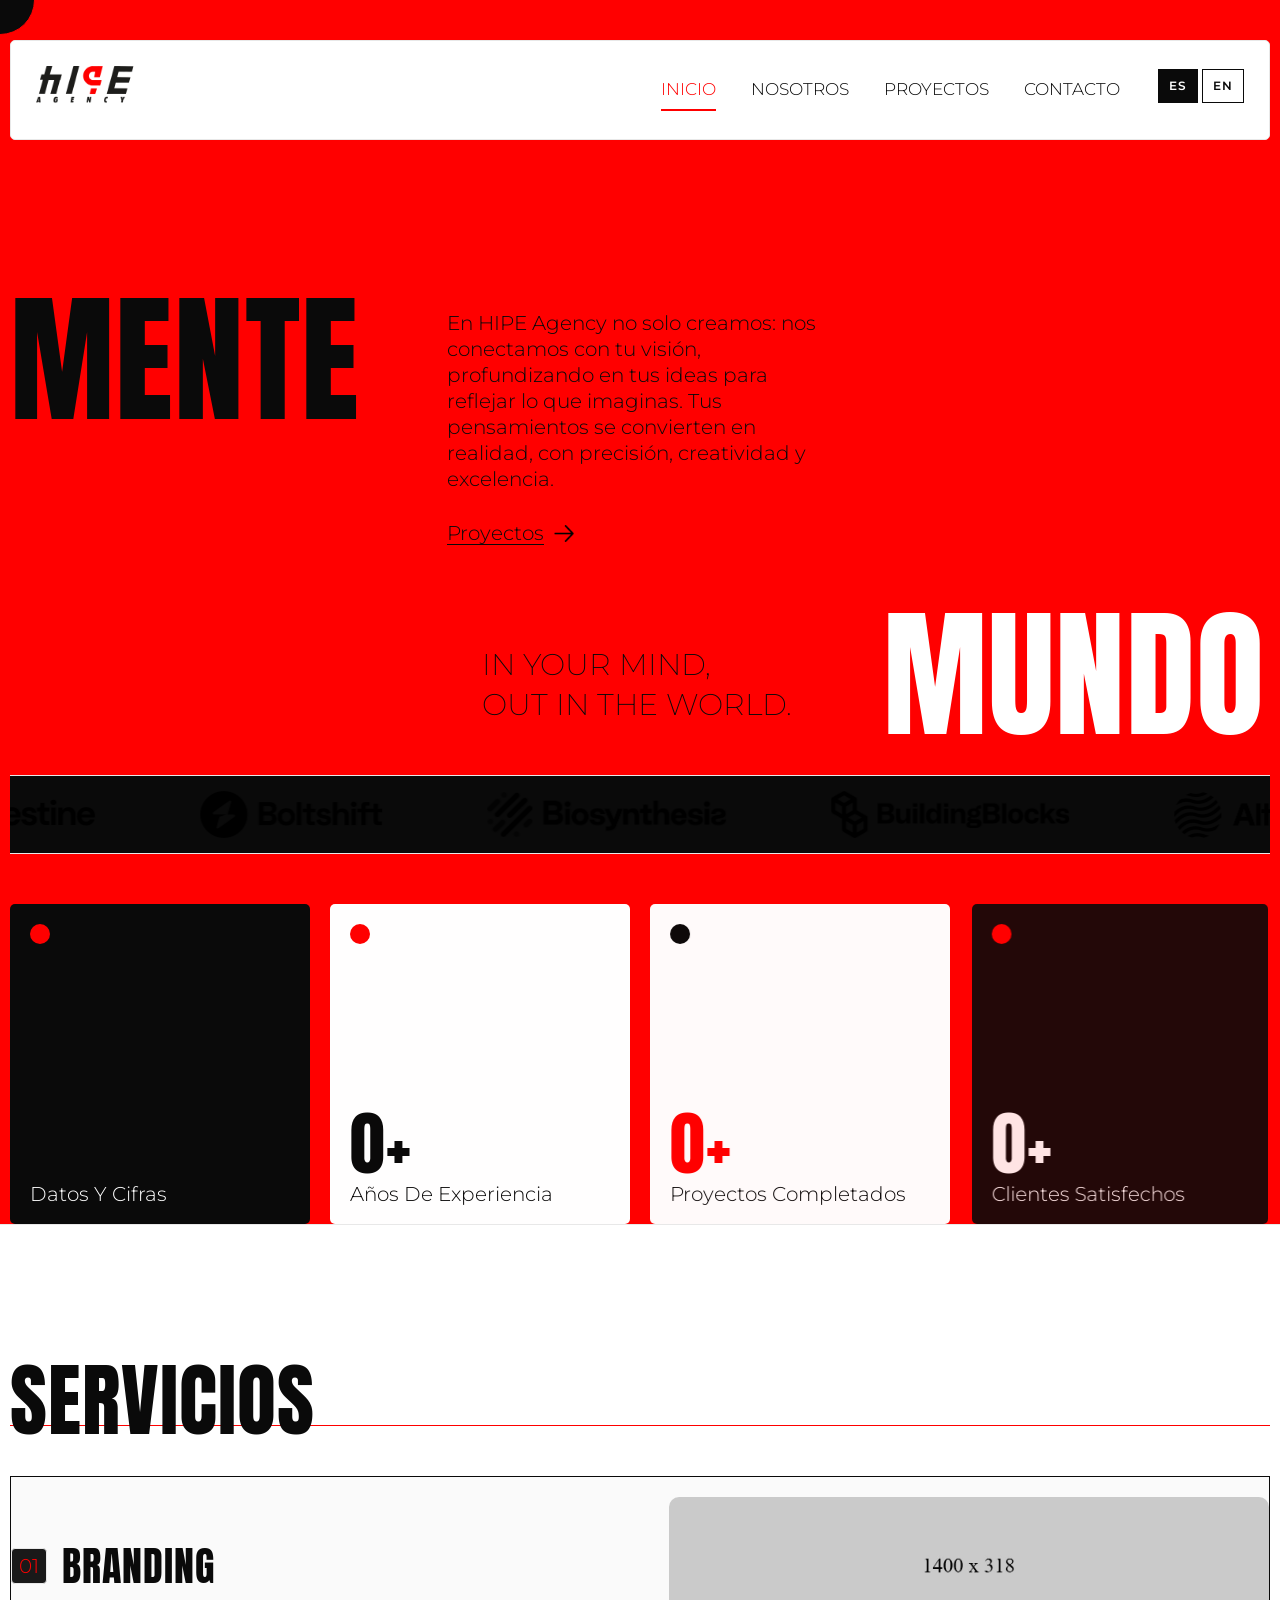
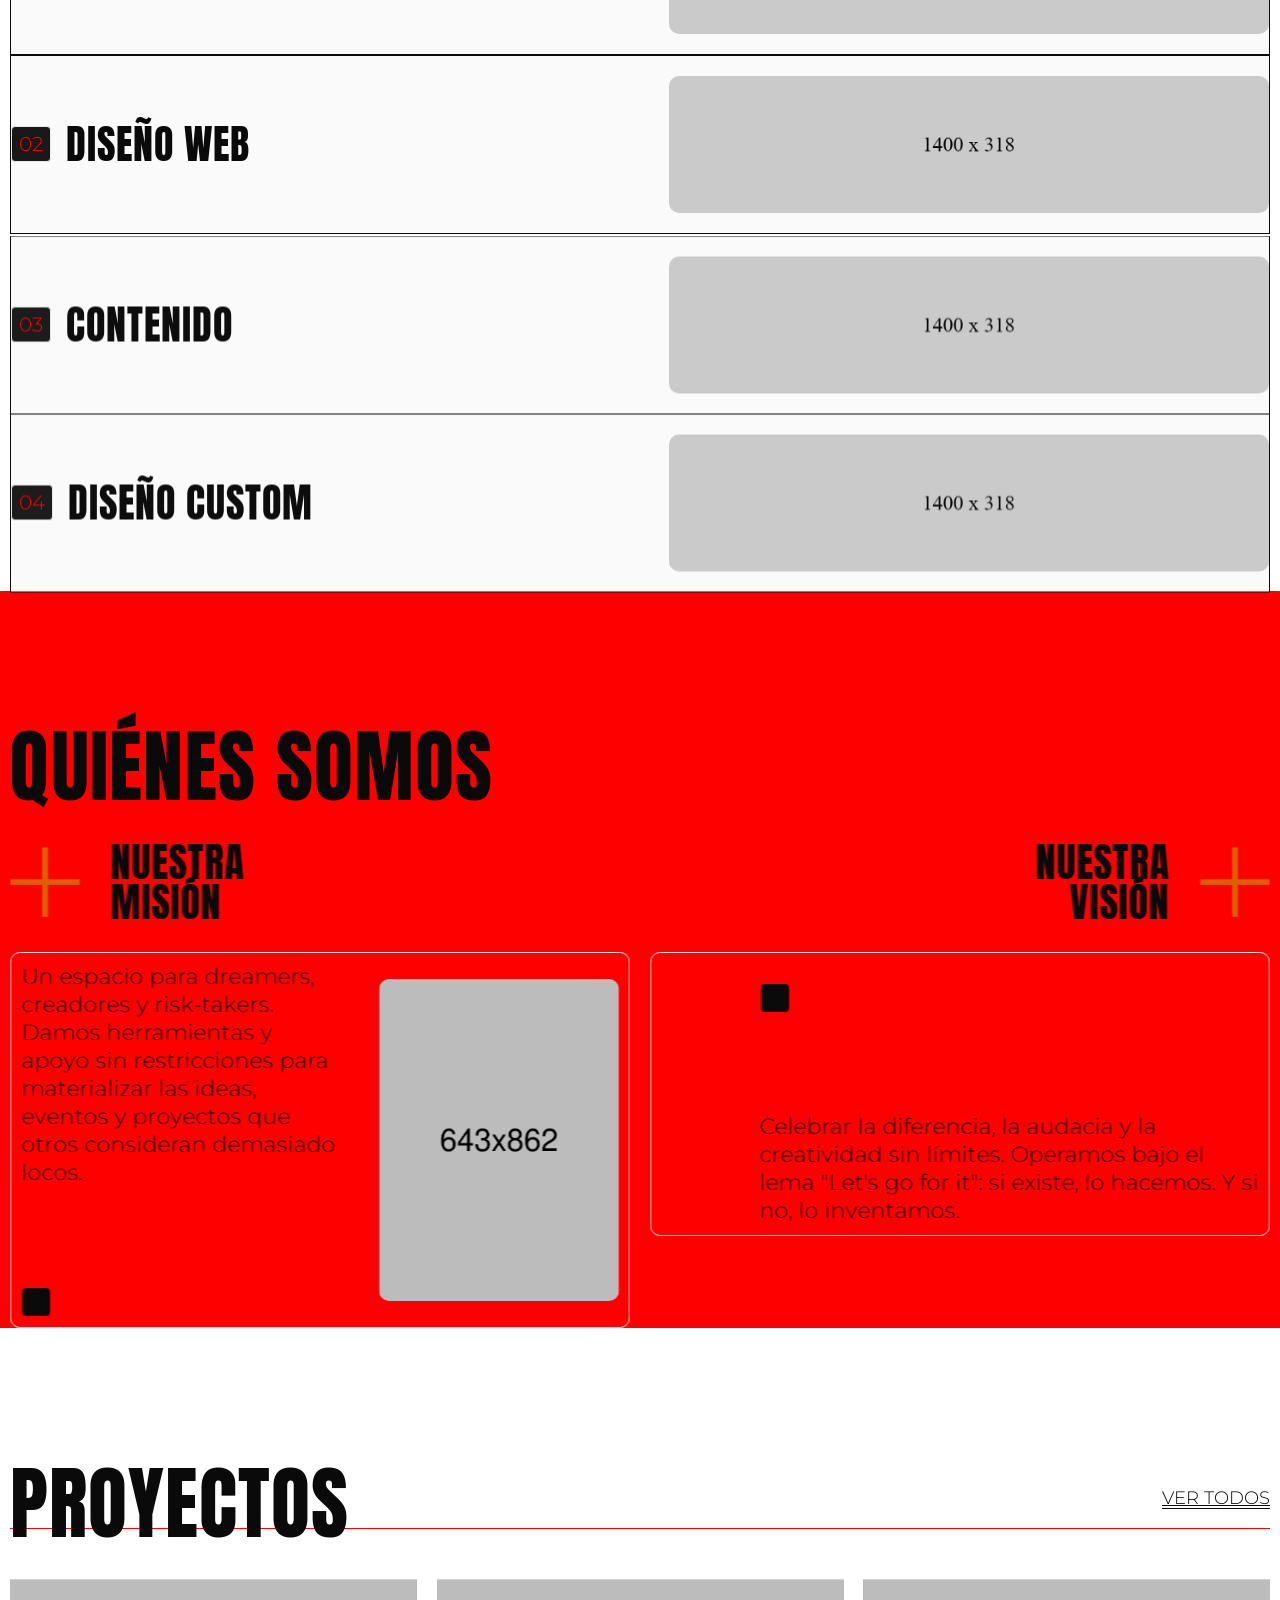
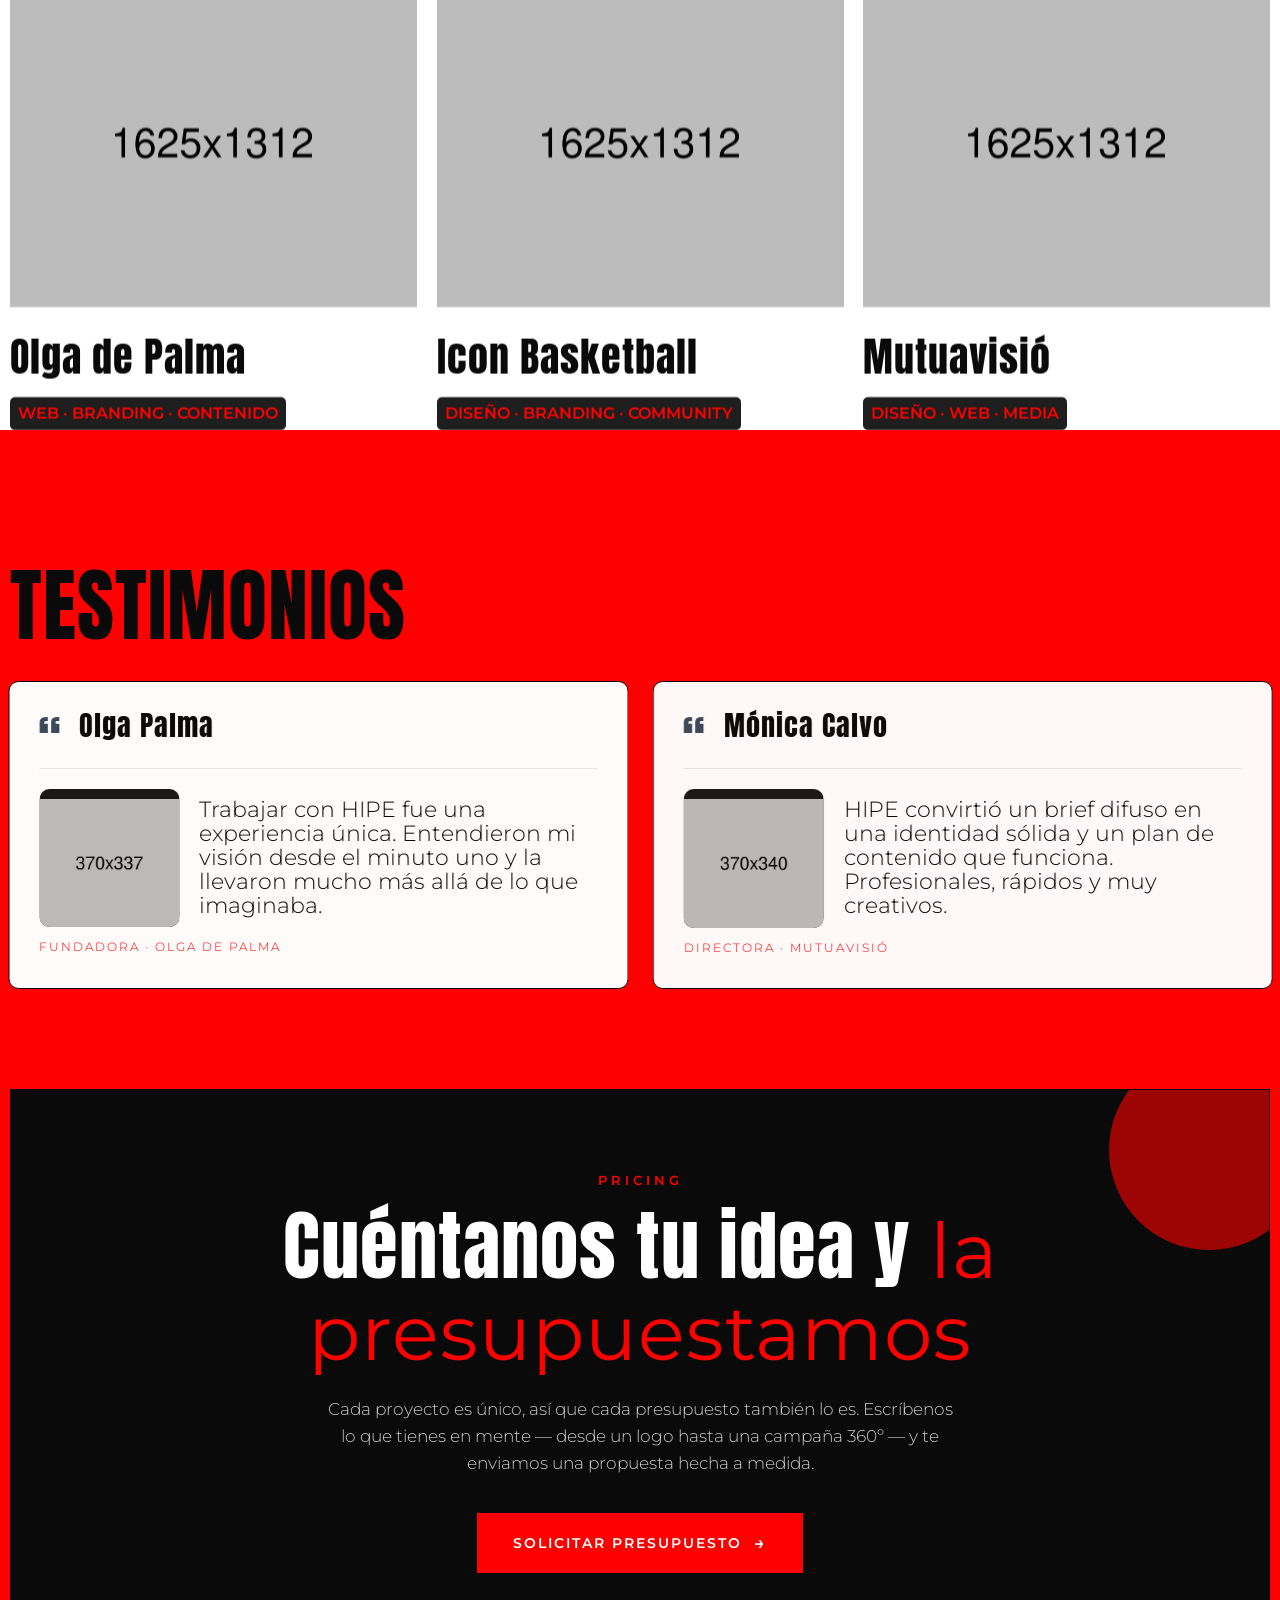
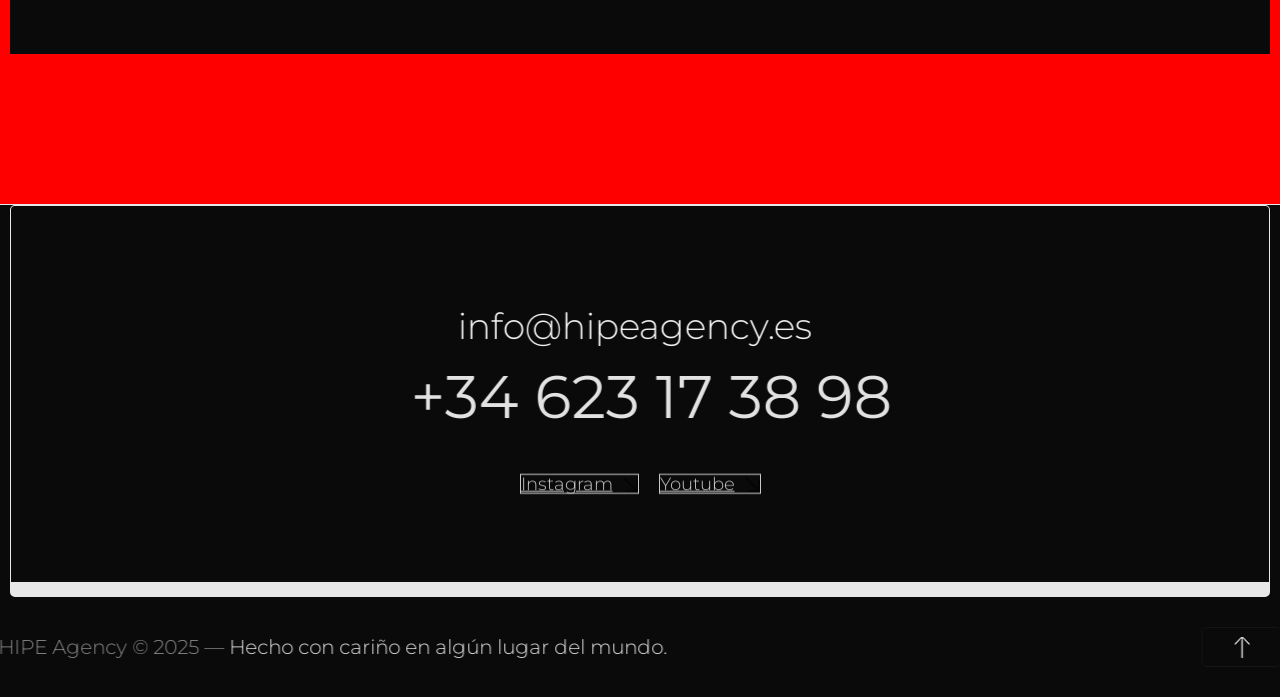
==== index.html @ ff64edf8 "fix strucutre" ====
<!DOCTYPE html>
<html lang="es" data-wf-page="667187163156a5df09557ed5">

    <head>

        <meta charset="utf-8" />
        <meta content="width=device-width, initial-scale=1" name="viewport" />

        <title>HIPE Agency — In your mind, out in the world</title>
        <meta name="description" content="HIPE Agency: branding, web design, content creation y diseños personalizados. Where your ideas become reality." />

        <link href="css/normalize.css" rel="stylesheet" type="text/css" />
        <link href="css/layout.css" rel="stylesheet" type="text/css" />
        <link href="css/style.css" rel="stylesheet" type="text/css" />
        <link href="css/hipe.css" rel="stylesheet" type="text/css" />


        <link href="images/favicon.png" rel="shortcut icon" type="image/x-icon" />
        <link href="images/webclip.png" rel="apple-touch-icon" />

    </head>

    <body>

        <div class="cursor-wrapp">
            <div class="cursor-emmbed w-embed">
                <style>
                    .cursor-wrapp {
                        pointer-events: none;
                    }
                </style>
            </div>
            <div data-w-id="darkyn-cursor" class="cursor">
                <div class="project-cursor-text" data-es="Ver<br />Proyecto" data-en="View<br />Work">
                    Ver<br />
                    Proyecto
                </div>
            </div>
        </div>

        <div class="header">
            <div class="w-layout-blockcontainer main-container w-container">
                <div id="home" data-animation="default" data-collapse="medium" data-duration="400" data-easing="ease" data-easing2="ease" role="banner" class="header-inner w-nav">
                    <a href="index.html" aria-current="page" class="logo w-inline-block w--current"><img src="images/Completo-Negro-2048x978.png" alt="HIPE Agency" class="logo-img" /></a>
                    <nav role="navigation" class="main-menu w-nav-menu">
                        <a href="index.html" aria-current="page" class="menu-item w-nav-link w--current" data-es="Inicio" data-en="Home">Inicio</a>
                        <a href="about.html" class="menu-item w-nav-link" data-es="Nosotros" data-en="About">Nosotros</a>
                        <a href="works.html" class="menu-item w-nav-link" data-es="Proyectos" data-en="Work">Proyectos</a>
                        <a href="contact.html" class="menu-item w-nav-link" data-es="Contacto" data-en="Contact">Contacto</a>
                        <span class="lang-switch">
                            <button type="button" class="lang-btn" data-lang="es">ES</button>
                            <button type="button" class="lang-btn" data-lang="en">EN</button>
                        </span>
                    </nav>
                    <div class="menu-button w-nav-button">
                        <div class="icon w-icon-nav-menu"></div>
                    </div>
                </div>
            </div>
        </div>

        <div class="hero-section">
            <div class="w-layout-blockcontainer main-container w-container">
                <div class="hero-grid">
                    <div  class="hero-left">
                        <h1 data-w-id="darkyn20" style="opacity: 0;" class="hero-big-text" data-es="Mente" data-en="Mind">Mente</h1>
                    </div>
                    <div id="darkyn18" data-w-id="darkyn19" style="opacity: 0;" class="hero-mid">
                        <p class="hero-paragraph" data-es="En HIPE Agency no solo creamos: nos conectamos con tu visión, profundizando en tus ideas para reflejar lo que imaginas. Tus pensamientos se convierten en realidad, con precisión, creatividad y excelencia." data-en="At HIPE Agency we don't just create — we connect with your vision, diving deep into your ideas to reflect what you imagine. Your thoughts become reality, with precision, creativity and excellence.">En HIPE Agency no solo creamos: nos conectamos con tu visión, profundizando en tus ideas para reflejar lo que imaginas. Tus pensamientos se convierten en realidad, con precisión, creatividad y excelencia.</p>
                        <a href="works.html" class="hero-projects-link w-inline-block">
                            <div class="hero-projects-link-text" data-es="Proyectos" data-en="Projects">Proyectos</div>
                            <img src="images/arrow-right.png"  alt="" class="hero-proect-link-arrow" />
                        </a>
                        <div class="hero-under-text" data-es="In your mind,<br />out in the world." data-en="In your mind,<br />out in the world.">
                            In your mind, <br />
                            out in the world.
                        </div>
                    </div>
                    <div id="darkyn21" class="hero-right">
                        <h1 data-w-id="darkyn22" style="opacity: 0;" class="hero-big-text" data-es="Mundo" data-en="World">Mundo</h1>
                    </div>
                </div>
                <div class="hero-partners">
                    <div data-w-id="darkyn23" class="hero-partners-moving">
                        <img src="images/Clandestine.png"  width="238.5" alt="" class="hero-client-logo" />
                        <img src="images/Boltshift.png"  width="182.5" alt="" class="hero-client-logo" />
                        <img src="images/Biosynthesis.png"  width="238.5" alt="" class="hero-client-logo" />
                        <img src="images/BuildingBlocks.png"  width="238.5" alt="" class="hero-client-logo" />
                        <img src="images/AltShift.png"  width="179.5" alt="" class="hero-client-logo" />
                        <img src="images/Clandestine.png"  width="238.5" alt="" class="hero-client-logo" />
                        <img src="images/Boltshift.png"  width="182.5" alt="" class="hero-client-logo" />
                        <img src="images/Biosynthesis.png"  width="238.5" alt="" class="hero-client-logo" />
                    </div>
                </div>
            </div>
        </div>

        <div class="numbers-section">
            <div class="w-layout-blockcontainer main-container w-container">
                <div class="numbers-grid">
                    <div data-w-id="darkyn14" style="opacity: 0;" class="numbers-item numbers-item-orange">
                        <div class="number-circle number-circle-black"></div>
                        <div class="number-text-box">
                            <div class="number-text-small" data-es="Datos y cifras" data-en="Numbers and Facts">Datos y cifras</div>
                        </div>
                    </div>
                    <div data-w-id="darkyn15" style="opacity: 0;" class="numbers-item numbers-item-grey">
                        <div class="number-circle circle-dark"></div>
                        <div class="number-text-box">
                            <div class="number-text-big">0+</div>
                            <div class="number-text-small" data-es="Años de experiencia" data-en="Years of Experience">Años de experiencia</div>
                        </div>
                    </div>
                    <div data-w-id="darkyn16" style="opacity: 0;" class="numbers-item numbers-item-dark">
                        <div class="number-circle circle-orange"></div>
                        <div class="number-text-box">
                            <div class="number-text-big">0+</div>
                            <div class="number-text-small" data-es="Proyectos completados" data-en="Projects Completed">Proyectos completados</div>
                        </div>
                    </div>
                    <div data-w-id="darkyn17" style="opacity: 0;" class="numbers-item numbers-item-grey-light">
                        <div class="number-circle circle-grey"></div>
                        <div class="number-text-box">
                            <div class="number-text-big">0+</div>
                            <div class="number-text-small" data-es="Clientes satisfechos" data-en="Happy Clients">Clientes satisfechos</div>
                        </div>
                    </div>
                </div>
            </div>
        </div>

        <div class="services-section">
            <div class="w-layout-blockcontainer main-container w-container">
                <h2 class="main-title" data-es="Servicios" data-en="Services">Servicios</h2>
                <div class="services-wrapp">
                    <div data-w-id="darkyn10" style="opacity: 0;" class="services-item">
                        <div class="service-nunmber">01</div>
                        <div class="service-text" data-es="Branding" data-en="Branding">Branding</div>
                        <img src="images/branding.jpg" alt="" class="service-img" />
                    </div>
                    <div data-w-id="darkyn11" style="opacity: 0;" class="services-item">
                        <div class="service-nunmber">02</div>
                        <div class="service-text" data-es="Diseño Web" data-en="Web Design">Diseño Web</div>
                        <img src="images/motion.jpg" alt="" class="service-img" />
                    </div>
                    <div data-w-id="darkyn12" style="opacity: 0;" class="services-item">
                        <div class="service-nunmber">03</div>
                        <div class="service-text" data-es="Contenido" data-en="Content">Contenido</div>
                        <img src="images/webdesign.jpg" alt="" class="service-img" />
                    </div>
                    <div data-w-id="darkyn13" style="opacity: 0;" class="services-item">
                        <div class="service-nunmber">04</div>
                        <div class="service-text" data-es="Diseño Custom" data-en="Custom Design">Diseño Custom</div>
                        <img src="images/marketing.jpg" alt="" class="service-img" />
                    </div>
                </div>
            </div>
        </div>

        <div class="who-we-are-section">
            <div class="w-layout-blockcontainer main-container w-container">
                <h2 class="main-title" data-es="Quiénes somos" data-en="Who we are">Quiénes somos</h2>
                <div class="mission-grid">
                    <div data-w-id="darkyn09" style="opacity: 0;" class="mission-left">
                        <div class="mission-title">
                            <img src="images/plus.png"  alt="" class="mission-plus" />
                            <h4 class="mission-heading" data-es="Nuestra<br />Misión" data-en="Our<br />Mission">
                                Nuestra<br />
                                Misión
                            </h4>
                        </div>
                        <div class="mission-content">
                            <div class="mission-text-box">
                                <p class="mission-paragraph" data-es="Un espacio para dreamers, creadores y risk-takers. Damos herramientas y apoyo sin restricciones para materializar las ideas, eventos y proyectos que otros consideran demasiado locos." data-en="A space for dreamers, creators and risk-takers. We provide tools and unrestricted support to bring to life the ideas, events and projects others consider too crazy.">Un espacio para dreamers, creadores y risk-takers. Damos herramientas y apoyo sin restricciones para materializar las ideas, eventos y proyectos que otros consideran demasiado locos.</p>
                                <div class="mission-orange-box"></div>
                            </div>
                            <img src="images/ab1.jpg"  alt="" class="mission-img" />
                        </div>
                    </div>
                    <div data-w-id="darkyn24" style="opacity: 0;" class="mission-right">
                        <div class="mission-title mission-title-right">
                            <h4 class="mission-heading mission-heading-right" data-es="Nuestra<br />Visión" data-en="Our<br />Vision">
                                Nuestra<br />
                                Visión
                            </h4>
                            <img src="images/plus.png"  alt="" class="mission-plus mission-plus-right" />
                        </div>
                        <div class="mission-content">
                            <img src="images/ab2.jpg"  alt="" class="mission-img mission-img-right" />
                            <div class="mission-text-box">
                                <div class="mission-orange-box mission-transparent"></div>
                                <p class="mission-paragraph mission-paragraph-right" data-es="Celebrar la diferencia, la audacia y la creatividad sin límites. Operamos bajo el lema &quot;Let&#x27;s go for it&quot;: si existe, lo hacemos. Y si no, lo inventamos." data-en="Celebrating difference, boldness and creativity without limits. We operate under the motto &quot;Let&#x27;s go for it&quot;: if it exists, we do it. And if not, we invent it.">Celebrar la diferencia, la audacia y la creatividad sin límites. Operamos bajo el lema "Let's go for it": si existe, lo hacemos. Y si no, lo inventamos.</p>
                            </div>
                        </div>
                    </div>
                </div>
            </div>
        </div>

        <div class="work-section">
            <div class="w-layout-blockcontainer main-container w-container">

                <div class="main-title-box">
                    <h2 class="main-title" data-es="Proyectos" data-en="Work">Proyectos</h2>
                    <a href="works.html" class="all-projects" data-es="Ver todos" data-en="All Projects">Ver todos</a>
                </div>

                <div class="work-wrapper w-dyn-list">
                    <div role="list" class="work-list w-dyn-items">
                        <div role="listitem" class="w-dyn-item">
                            <a
                                data-w-id="darkyn08"
                                style="opacity: 1; transform: translate3d(0px, 0px, 0px) scale3d(1, 1, 1) rotateX(0deg) rotateY(0deg) rotateZ(0deg) skew(0deg, 0deg); transform-style: preserve-3d;"
                                href="singlework.html"
                                class="work-item w-inline-block"
                            >
                                <div class="work-img-wrapp"><img src="images/work7.jpg"  alt="" class="work-img" /></div>
                                <h4 class="heading">Olga de Palma</h4>
                                <div class="work-category" data-es="Web · Branding · Contenido" data-en="Web · Branding · Content">Web · Branding · Contenido</div>
                            </a>
                        </div>
                        <div role="listitem" class="w-dyn-item">
                            <a
                                data-w-id="darkyn08"
                                style="opacity: 1; transform: translate3d(0px, 0px, 0px) scale3d(1, 1, 1) rotateX(0deg) rotateY(0deg) rotateZ(0deg) skew(0deg, 0deg); transform-style: preserve-3d;"
                                href="singlework.html"
                                class="work-item w-inline-block"
                            >
                                <div class="work-img-wrapp"><img src="images/work8.jpg"  alt="" class="work-img" /></div>
                                <h4 class="heading">Icon Basketball</h4>
                                <div class="work-category" data-es="Diseño · Branding · Community" data-en="Design · Branding · Community">Diseño · Branding · Community</div>
                            </a>
                        </div>
                        <div role="listitem" class="w-dyn-item">
                            <a
                                data-w-id="darkyn08"
                                style="opacity: 1; transform: translate3d(0px, 0px, 0px) scale3d(1, 1, 1) rotateX(0deg) rotateY(0deg) rotateZ(0deg) skew(0deg, 0deg); transform-style: preserve-3d;"
                                href="singlework.html"
                                class="work-item w-inline-block"
                            >
                                <div class="work-img-wrapp"><img src="images/work9.jpg"  alt="" class="work-img" /></div>
                                <h4 class="heading">Mutuavisió</h4>
                                <div class="work-category" data-es="Diseño · Web · Media" data-en="Design · Web · Media">Diseño · Web · Media</div>
                            </a>
                        </div>
                    </div>
                </div>

            </div>
        </div>

        <div class="testimonials-section">
            <div class="w-layout-blockcontainer main-container w-container">
                <h2 class="main-title" data-es="Testimonios" data-en="Testimonials">Testimonios</h2>
                <div class="testimonials-grid">
                    <div data-w-id="darkyn07" style="opacity: 0;" class="trstimonials-item">
                        <div class="testimonial-item-box">
                            <img src="images/quote.png"  alt="" class="testimonials-quote" />
                            <h4 class="testimonial-heading">Olga Palma</h4>
                        </div>
                        <div class="testimonials-img-txt">
                            <img src="images/testimonials-photo1.png"  alt="" class="testimonial-img" />
                            <p class="testimonials-txt" data-es="Trabajar con HIPE fue una experiencia única. Entendieron mi visión desde el minuto uno y la llevaron mucho más allá de lo que imaginaba." data-en="Working with HIPE was a unique experience. They got my vision from minute one and pushed it far beyond what I imagined.">Trabajar con HIPE fue una experiencia única. Entendieron mi visión desde el minuto uno y la llevaron mucho más allá de lo que imaginaba.</p>
                        </div>
                        <div class="testimonial-role" data-es="Fundadora · Olga de Palma" data-en="Founder · Olga de Palma">Fundadora · Olga de Palma</div>
                    </div>
                    <div id="w-node-_darkyn29-09557ed5" data-w-id="darkyn29" style="opacity: 0;" class="trstimonials-item">
                        <div class="testimonial-item-box">
                            <img src="images/quote.png"  alt="" class="testimonials-quote" />
                            <h4 class="testimonial-heading">Mónica Calvo</h4>
                        </div>
                        <div class="testimonials-img-txt">
                            <img src="images/testimonials-photo2.png"  alt="" class="testimonial-img" />
                            <p class="testimonials-txt" data-es="HIPE convirtió un brief difuso en una identidad sólida y un plan de contenido que funciona. Profesionales, rápidos y muy creativos." data-en="HIPE turned a fuzzy brief into a solid identity and a content plan that works. Professional, fast and very creative.">HIPE convirtió un brief difuso en una identidad sólida y un plan de contenido que funciona. Profesionales, rápidos y muy creativos.</p>
                        </div>
                        <div class="testimonial-role" data-es="Directora · Mutuavisió" data-en="Director · Mutuavisió">Directora · Mutuavisió</div>
                    </div>
                </div>
            </div>
        </div>

        <div class="pricing-section">
            <div class="w-layout-blockcontainer main-container w-container">
                <div class="pricing-cta" data-w-id="hipe-pricing">
                    <div class="pricing-cta-eyebrow" data-es="Pricing" data-en="Pricing">Pricing</div>
                    <h2 class="pricing-cta-title" data-es="Cuéntanos tu idea y <span class=&quot;accent&quot;>la presupuestamos</span>" data-en="Tell us your idea and <span class=&quot;accent&quot;>we&#x27;ll quote it</span>">
                        Cuéntanos tu idea y <span class="accent">la presupuestamos</span>
                    </h2>
                    <p class="pricing-cta-text" data-es="Cada proyecto es único, así que cada presupuesto también lo es. Escríbenos lo que tienes en mente — desde un logo hasta una campaña 360º — y te enviamos una propuesta hecha a medida." data-en="Every project is unique, so every quote is too. Tell us what you have in mind — from a logo to a 360º campaign — and we'll send you a tailor-made proposal.">Cada proyecto es único, así que cada presupuesto también lo es. Escríbenos lo que tienes en mente — desde un logo hasta una campaña 360º — y te enviamos una propuesta hecha a medida.</p>
                    <a href="contact.html" class="pricing-cta-button">
                        <span data-es="Solicitar presupuesto" data-en="Request a budget">Solicitar presupuesto</span>
                        <span class="arrow">→</span>
                    </a>
                </div>
            </div>
        </div>


        <div class="footer">
            <div class="w-layout-blockcontainer main-container w-container">
                <div class="inner-footer">
                    <a data-w-id="darkyn02" href="mailto:info@hipeagency.es" class="mail-link">info@hipeagency.es</a>
                    <a data-w-id="darkyn03" href="tel:+34623173898" class="phone-link">+34 623 17 38 98</a>
                    <div data-w-id="darkyn04" class="socials">
                        <a href="https://instagram.com/hipeagency" target="_blank" rel="noopener noreferrer" class="social-link w-inline-block">
                            <div class="social-text">instagram</div>
                            <img src="images/arrow-down-right.png"  alt="" class="social-arrow" />
                        </a>
                        <a href="https://youtube.com" target="_blank" rel="noopener noreferrer" class="social-link last-social w-inline-block">
                            <div class="social-text">youtube</div>
                            <img src="images/arrow-down-right.png"  alt="" class="social-arrow" />
                        </a>
                    </div>
                </div>
                <div class="copyright">
                    <div data-w-id="darkyn05" class="copyright-text">
                        HIPE Agency © 2025 — <span data-es="Hecho con cariño en algún lugar del mundo." data-en="Made with love somewhere in the world.">Hecho con cariño en algún lugar del mundo.</span>
                    </div>
                    <div data-w-id="darkyn06" class="right-copyright">
                        <a href="#home" class="backtotop w-inline-block" aria-label="Back to top" title="Back to top"><img  src="images/back-top_1back-top.png" alt="Back to top" /></a>
                    </div>
                </div>
            </div>
        </div>


        <script src="js/jquery.min.js" type="text/javascript"></script>
        <script src="js/plugins.js" type="text/javascript"></script>
        <script src="js/hipe.js" type="text/javascript"></script>


    </body>

</html>
---- css/layout.css ----
@font-face {
  font-family: 'webflow-icons';
  src: url("[data-uri]") format('truetype');
  font-weight: normal;
  font-style: normal;
}
[class^="w-icon-"],
[class*=" w-icon-"] {
  /* use !important to prevent issues with browser extensions that change fonts */
  font-family: 'webflow-icons' !important;
  speak: none;
  font-style: normal;
  font-weight: normal;
  font-variant: normal;
  text-transform: none;
  line-height: 1;
  /* Better Font Rendering =========== */
  -webkit-font-smoothing: antialiased;
  -moz-osx-font-smoothing: grayscale;
}
.w-icon-slider-right:before {
  content: "\e600";
}
.w-icon-slider-left:before {
  content: "\e601";
}
.w-icon-nav-menu:before {
  content: "\e602";
}
.w-icon-arrow-down:before,
.w-icon-dropdown-toggle:before {
  content: "\e603";
}
.w-icon-file-upload-remove:before {
  content: "\e900";
}
.w-icon-file-upload-icon:before {
  content: "\e903";
}
* {
  -webkit-box-sizing: border-box;
  -moz-box-sizing: border-box;
  box-sizing: border-box;
}
html {
  height: 100%;
}
body {
  margin: 0;
  min-height: 100%;
  background-color: #fff;
  font-family: Arial, sans-serif;
  font-size: 14px;
  line-height: 20px;
  color: #333;
}
img {
  max-width: 100%;
  vertical-align: middle;
  display: inline-block;
}
html.w-mod-touch * {
  background-attachment: scroll !important;
}
.w-block {
  display: block;
}
.w-inline-block {
  max-width: 100%;
  display: inline-block;
}
.w-clearfix:before,
.w-clearfix:after {
  content: " ";
  display: table;
  grid-column-start: 1;
  grid-row-start: 1;
  grid-column-end: 2;
  grid-row-end: 2;
}
.w-clearfix:after {
  clear: both;
}
.w-hidden {
  display: none;
}
.w-button {
  display: inline-block;
  padding: 9px 15px;
  background-color: #3898EC;
  color: white;
  border: 0;
  line-height: inherit;
  text-decoration: none;
  cursor: pointer;
  border-radius: 0;
}
input.w-button {
  -webkit-appearance: button;
}
html[data-w-dynpage] [data-w-cloak] {
  color: transparent !important;
}
.w-code-block {
  margin: unset;
}
pre.w-code-block code {
  all: inherit;
}
.w-optimization {
  display: contents;
}
.w-webflow-badge,
.w-webflow-badge * {
  position: static;
  left: auto;
  top: auto;
  right: auto;
  bottom: auto;
  z-index: auto;
  display: block;
  visibility: visible;
  overflow: visible;
  overflow-x: visible;
  overflow-y: visible;
  box-sizing: border-box;
  width: auto;
  height: auto;
  max-height: none;
  max-width: none;
  min-height: 0;
  min-width: 0;
  margin: 0;
  padding: 0;
  float: none;
  clear: none;
  border: 0 none transparent;
  border-radius: 0;
  background: none;
  background-image: none;
  background-position: 0% 0%;
  background-size: auto auto;
  background-repeat: repeat;
  background-origin: padding-box;
  background-clip: border-box;
  background-attachment: scroll;
  background-color: transparent;
  box-shadow: none;
  opacity: 1;
  transform: none;
  transition: none;
  direction: ltr;
  font-family: inherit;
  font-weight: inherit;
  color: inherit;
  font-size: inherit;
  line-height: inherit;
  font-style: inherit;
  font-variant: inherit;
  text-align: inherit;
  letter-spacing: inherit;
  text-decoration: inherit;
  text-indent: 0;
  text-transform: inherit;
  list-style-type: disc;
  text-shadow: none;
  font-smoothing: auto;
  vertical-align: baseline;
  cursor: inherit;
  white-space: inherit;
  word-break: normal;
  word-spacing: normal;
  word-wrap: normal;
}
.w-webflow-badge {
  position: fixed !important;
  display: inline-block !important;
  visibility: visible !important;
  z-index: 2147483647 !important;
  top: auto !important;
  right: 12px !important;
  bottom: 12px !important;
  left: auto !important;
  color: #aaadb0 !important;
  background-color: #fff !important;
  border-radius: 3px !important;
  padding: 6px !important;
  font-size: 12px !important;
  opacity: 1 !important;
  line-height: 14px !important;
  text-decoration: none !important;
  transform: none !important;
  margin: 0 !important;
  width: auto !important;
  height: auto !important;
  overflow: visible !important;
  white-space: nowrap;
  box-shadow: 0 0 0 1px rgba(0, 0, 0, 0.1), 0px 1px 3px rgba(0, 0, 0, 0.1);
  cursor: pointer;
}
.w-webflow-badge > img {
  display: inline-block !important;
  visibility: visible !important;
  opacity: 1 !important;
  vertical-align: middle !important;
}
h1,
h2,
h3,
h4,
h5,
h6 {
  font-weight: bold;
  margin-bottom: 10px;
}
h1 {
  font-size: 38px;
  line-height: 44px;
  margin-top: 20px;
}
h2 {
  font-size: 32px;
  line-height: 36px;
  margin-top: 20px;
}
h3 {
  font-size: 24px;
  line-height: 30px;
  margin-top: 20px;
}
h4 {
  font-size: 18px;
  line-height: 24px;
  margin-top: 10px;
}
h5 {
  font-size: 14px;
  line-height: 20px;
  margin-top: 10px;
}
h6 {
  font-size: 12px;
  line-height: 18px;
  margin-top: 10px;
}
p {
  margin-top: 0;
  margin-bottom: 10px;
}
blockquote {
  margin: 0 0 10px 0;
  padding: 10px 20px;
  border-left: 5px solid #E2E2E2;
  font-size: 18px;
  line-height: 22px;
}
figure {
  margin: 0;
  margin-bottom: 10px;
}
figcaption {
  margin-top: 5px;
  text-align: center;
}
ul,
ol {
  margin-top: 0px;
  margin-bottom: 10px;
  padding-left: 40px;
}
.w-list-unstyled {
  padding-left: 0;
  list-style: none;
}
.w-embed:before,
.w-embed:after {
  content: " ";
  display: table;
  grid-column-start: 1;
  grid-row-start: 1;
  grid-column-end: 2;
  grid-row-end: 2;
}
.w-embed:after {
  clear: both;
}
.w-video {
  width: 100%;
  position: relative;
  padding: 0;
}
.w-video iframe,
.w-video object,
.w-video embed {
  position: absolute;
  top: 0;
  left: 0;
  width: 100%;
  height: 100%;
  border: none;
}
fieldset {
  padding: 0;
  margin: 0;
  border: 0;
}
button,
[type='button'],
[type='reset'] {
  border: 0;
  cursor: pointer;
  -webkit-appearance: button;
}
.w-form {
  margin: 0 0 15px;
}
.w-form-done {
  display: none;
  padding: 20px;
  text-align: center;
  background-color: #dddddd;
}
.w-form-fail {
  display: none;
  margin-top: 10px;
  padding: 10px;
  background-color: #ffdede;
}
label {
  display: block;
  margin-bottom: 5px;
  font-weight: bold;
}
.w-input,
.w-select {
  display: block;
  width: 100%;
  height: 38px;
  padding: 8px 12px;
  margin-bottom: 10px;
  font-size: 14px;
  line-height: 1.42857143;
  color: #333333;
  vertical-align: middle;
  background-color: #ffffff;
  border: 1px solid #cccccc;
}
.w-input::placeholder,
.w-select::placeholder {
  color: #999;
}
.w-input:focus,
.w-select:focus {
  border-color: #3898EC;
  outline: 0;
}
.w-input[disabled],
.w-select[disabled],
.w-input[readonly],
.w-select[readonly],
fieldset[disabled] .w-input,
fieldset[disabled] .w-select {
  cursor: not-allowed;
}
.w-input[disabled]:not(.w-input-disabled),
.w-select[disabled]:not(.w-input-disabled),
.w-input[readonly],
.w-select[readonly],
fieldset[disabled]:not(.w-input-disabled) .w-input,
fieldset[disabled]:not(.w-input-disabled) .w-select {
  background-color: #eeeeee;
}
textarea.w-input,
textarea.w-select {
  height: auto;
}
.w-select {
  background-color: #f3f3f3;
}
.w-select[multiple] {
  height: auto;
}
.w-form-label {
  display: inline-block;
  cursor: pointer;
  font-weight: normal;
  margin-bottom: 0px;
}
.w-radio {
  display: block;
  margin-bottom: 5px;
  padding-left: 20px;
}
.w-radio:before,
.w-radio:after {
  content: " ";
  display: table;
  grid-column-start: 1;
  grid-row-start: 1;
  grid-column-end: 2;
  grid-row-end: 2;
}
.w-radio:after {
  clear: both;
}
.w-radio-input {
  margin: 4px 0 0;
  line-height: normal;
  float: left;
  margin-left: -20px;
}
.w-radio-input {
  margin-top: 3px;
}
.w-file-upload {
  display: block;
  margin-bottom: 10px;
}
.w-file-upload-input {
  width: 0.1px;
  height: 0.1px;
  opacity: 0;
  overflow: hidden;
  position: absolute;
  z-index: -100;
}
.w-file-upload-default,
.w-file-upload-uploading,
.w-file-upload-success {
  display: inline-block;
  color: #333333;
}
.w-file-upload-error {
  display: block;
  margin-top: 10px;
}
.w-file-upload-default.w-hidden,
.w-file-upload-uploading.w-hidden,
.w-file-upload-error.w-hidden,
.w-file-upload-success.w-hidden {
  display: none;
}
.w-file-upload-uploading-btn {
  display: flex;
  font-size: 14px;
  font-weight: normal;
  cursor: pointer;
  margin: 0;
  padding: 8px 12px;
  border: 1px solid #cccccc;
  background-color: #fafafa;
}
.w-file-upload-file {
  display: flex;
  flex-grow: 1;
  justify-content: space-between;
  margin: 0;
  padding: 8px 9px 8px 11px;
  border: 1px solid #cccccc;
  background-color: #fafafa;
}
.w-file-upload-file-name {
  font-size: 14px;
  font-weight: normal;
  display: block;
}
.w-file-remove-link {
  margin-top: 3px;
  margin-left: 10px;
  width: auto;
  height: auto;
  padding: 3px;
  display: block;
  cursor: pointer;
}
.w-icon-file-upload-remove {
  margin: auto;
  font-size: 10px;
}
.w-file-upload-error-msg {
  display: inline-block;
  color: #ea384c;
  padding: 2px 0;
}
.w-file-upload-info {
  display: inline-block;
  line-height: 38px;
  padding: 0 12px;
}
.w-file-upload-label {
  display: inline-block;
  font-size: 14px;
  font-weight: normal;
  cursor: pointer;
  margin: 0;
  padding: 8px 12px;
  border: 1px solid #cccccc;
  background-color: #fafafa;
}
.w-icon-file-upload-icon,
.w-icon-file-upload-uploading {
  display: inline-block;
  margin-right: 8px;
  width: 20px;
}
.w-icon-file-upload-uploading {
  height: 20px;
}
.w-container {
  margin-left: auto;
  margin-right: auto;
  max-width: 940px;
}
.w-container:before,
.w-container:after {
  content: " ";
  display: table;
  grid-column-start: 1;
  grid-row-start: 1;
  grid-column-end: 2;
  grid-row-end: 2;
}
.w-container:after {
  clear: both;
}
.w-container .w-row {
  margin-left: -10px;
  margin-right: -10px;
}
.w-row:before,
.w-row:after {
  content: " ";
  display: table;
  grid-column-start: 1;
  grid-row-start: 1;
  grid-column-end: 2;
  grid-row-end: 2;
}
.w-row:after {
  clear: both;
}
.w-row .w-row {
  margin-left: 0;
  margin-right: 0;
}
.w-col {
  position: relative;
  float: left;
  width: 100%;
  min-height: 1px;
  padding-left: 10px;
  padding-right: 10px;
}
.w-col .w-col {
  padding-left: 0;
  padding-right: 0;
}
.w-col-1 {
  width: 8.33333333%;
}
.w-col-2 {
  width: 16.66666667%;
}
.w-col-3 {
  width: 25%;
}
.w-col-4 {
  width: 33.33333333%;
}
.w-col-5 {
  width: 41.66666667%;
}
.w-col-6 {
  width: 50%;
}
.w-col-7 {
  width: 58.33333333%;
}
.w-col-8 {
  width: 66.66666667%;
}
.w-col-9 {
  width: 75%;
}
.w-col-10 {
  width: 83.33333333%;
}
.w-col-11 {
  width: 91.66666667%;
}
.w-col-12 {
  width: 100%;
}
.w-hidden-main {
  display: none !important;
}
@media screen and (max-width: 991px) {
  .w-container {
    max-width: 728px;
  }
  .w-hidden-main {
    display: inherit !important;
  }
  .w-hidden-medium {
    display: none !important;
  }
  .w-col-medium-1 {
    width: 8.33333333%;
  }
  .w-col-medium-2 {
    width: 16.66666667%;
  }
  .w-col-medium-3 {
    width: 25%;
  }
  .w-col-medium-4 {
    width: 33.33333333%;
  }
  .w-col-medium-5 {
    width: 41.66666667%;
  }
  .w-col-medium-6 {
    width: 50%;
  }
  .w-col-medium-7 {
    width: 58.33333333%;
  }
  .w-col-medium-8 {
    width: 66.66666667%;
  }
  .w-col-medium-9 {
    width: 75%;
  }
  .w-col-medium-10 {
    width: 83.33333333%;
  }
  .w-col-medium-11 {
    width: 91.66666667%;
  }
  .w-col-medium-12 {
    width: 100%;
  }
  .w-col-stack {
    width: 100%;
    left: auto;
    right: auto;
  }
}
@media screen and (max-width: 767px) {
  .w-hidden-main {
    display: inherit !important;
  }
  .w-hidden-medium {
    display: inherit !important;
  }
  .w-hidden-small {
    display: none !important;
  }
  .w-row,
  .w-container .w-row {
    margin-left: 0;
    margin-right: 0;
  }
  .w-col {
    width: 100%;
    left: auto;
    right: auto;
  }
  .w-col-small-1 {
    width: 8.33333333%;
  }
  .w-col-small-2 {
    width: 16.66666667%;
  }
  .w-col-small-3 {
    width: 25%;
  }
  .w-col-small-4 {
    width: 33.33333333%;
  }
  .w-col-small-5 {
    width: 41.66666667%;
  }
  .w-col-small-6 {
    width: 50%;
  }
  .w-col-small-7 {
    width: 58.33333333%;
  }
  .w-col-small-8 {
    width: 66.66666667%;
  }
  .w-col-small-9 {
    width: 75%;
  }
  .w-col-small-10 {
    width: 83.33333333%;
  }
  .w-col-small-11 {
    width: 91.66666667%;
  }
  .w-col-small-12 {
    width: 100%;
  }
}
@media screen and (max-width: 479px) {
  .w-container {
    max-width: none;
  }
  .w-hidden-main {
    display: inherit !important;
  }
  .w-hidden-medium {
    display: inherit !important;
  }
  .w-hidden-small {
    display: inherit !important;
  }
  .w-hidden-tiny {
    display: none !important;
  }
  .w-col {
    width: 100%;
  }
  .w-col-tiny-1 {
    width: 8.33333333%;
  }
  .w-col-tiny-2 {
    width: 16.66666667%;
  }
  .w-col-tiny-3 {
    width: 25%;
  }
  .w-col-tiny-4 {
    width: 33.33333333%;
  }
  .w-col-tiny-5 {
    width: 41.66666667%;
  }
  .w-col-tiny-6 {
    width: 50%;
  }
  .w-col-tiny-7 {
    width: 58.33333333%;
  }
  .w-col-tiny-8 {
    width: 66.66666667%;
  }
  .w-col-tiny-9 {
    width: 75%;
  }
  .w-col-tiny-10 {
    width: 83.33333333%;
  }
  .w-col-tiny-11 {
    width: 91.66666667%;
  }
  .w-col-tiny-12 {
    width: 100%;
  }
}
.w-widget {
  position: relative;
}
.w-widget-map {
  width: 100%;
  height: 400px;
}
.w-widget-map label {
  width: auto;
  display: inline;
}
.w-widget-map img {
  max-width: inherit;
}
.w-widget-map .gm-style-iw {
  text-align: center;
}
.w-widget-map .gm-style-iw > button {
  display: none !important;
}
.w-widget-twitter {
  overflow: hidden;
}
.w-widget-twitter-count-shim {
  display: inline-block;
  vertical-align: top;
  position: relative;
  width: 28px;
  height: 20px;
  text-align: center;
  background: white;
  border: #758696 solid 1px;
  border-radius: 3px;
}
.w-widget-twitter-count-shim * {
  pointer-events: none;
  user-select: none;
}
.w-widget-twitter-count-shim .w-widget-twitter-count-inner {
  position: relative;
  font-size: 15px;
  line-height: 12px;
  text-align: center;
  color: #999;
  font-family: serif;
}
.w-widget-twitter-count-shim .w-widget-twitter-count-clear {
  position: relative;
  display: block;
}
.w-widget-twitter-count-shim.w--large {
  width: 36px;
  height: 28px;
}
.w-widget-twitter-count-shim.w--large .w-widget-twitter-count-inner {
  font-size: 18px;
  line-height: 18px;
}
.w-widget-twitter-count-shim:not(.w--vertical) {
  margin-left: 5px;
  margin-right: 8px;
}
.w-widget-twitter-count-shim:not(.w--vertical).w--large {
  margin-left: 6px;
}
.w-widget-twitter-count-shim:not(.w--vertical):before,
.w-widget-twitter-count-shim:not(.w--vertical):after {
  top: 50%;
  left: 0;
  border: solid transparent;
  content: ' ';
  height: 0;
  width: 0;
  position: absolute;
  pointer-events: none;
}
.w-widget-twitter-count-shim:not(.w--vertical):before {
  border-color: rgba(117, 134, 150, 0);
  border-right-color: #5d6c7b;
  border-width: 4px;
  margin-left: -9px;
  margin-top: -4px;
}
.w-widget-twitter-count-shim:not(.w--vertical).w--large:before {
  border-width: 5px;
  margin-left: -10px;
  margin-top: -5px;
}
.w-widget-twitter-count-shim:not(.w--vertical):after {
  border-color: rgba(255, 255, 255, 0);
  border-right-color: white;
  border-width: 4px;
  margin-left: -8px;
  margin-top: -4px;
}
.w-widget-twitter-count-shim:not(.w--vertical).w--large:after {
  border-width: 5px;
  margin-left: -9px;
  margin-top: -5px;
}
.w-widget-twitter-count-shim.w--vertical {
  width: 61px;
  height: 33px;
  margin-bottom: 8px;
}
.w-widget-twitter-count-shim.w--vertical:before,
.w-widget-twitter-count-shim.w--vertical:after {
  top: 100%;
  left: 50%;
  border: solid transparent;
  content: ' ';
  height: 0;
  width: 0;
  position: absolute;
  pointer-events: none;
}
.w-widget-twitter-count-shim.w--vertical:before {
  border-color: rgba(117, 134, 150, 0);
  border-top-color: #5d6c7b;
  border-width: 5px;
  margin-left: -5px;
}
.w-widget-twitter-count-shim.w--vertical:after {
  border-color: rgba(255, 255, 255, 0);
  border-top-color: white;
  border-width: 4px;
  margin-left: -4px;
}
.w-widget-twitter-count-shim.w--vertical .w-widget-twitter-count-inner {
  font-size: 18px;
  line-height: 22px;
}
.w-widget-twitter-count-shim.w--vertical.w--large {
  width: 76px;
}
.w-background-video {
  position: relative;
  overflow: hidden;
  height: 500px;
  color: white;
}
.w-background-video > video {
  background-size: cover;
  background-position: 50% 50%;
  position: absolute;
  margin: auto;
  width: 100%;
  height: 100%;
  right: -100%;
  bottom: -100%;
  top: -100%;
  left: -100%;
  object-fit: cover;
  z-index: -100;
}
.w-background-video > video::-webkit-media-controls-start-playback-button {
  display: none !important;
  -webkit-appearance: none;
}
.w-background-video--control {
  position: absolute;
  bottom: 1em;
  right: 1em;
  background-color: transparent;
  padding: 0;
}
.w-background-video--control > [hidden] {
  display: none !important;
}
.w-slider {
  position: relative;
  height: 300px;
  text-align: center;
  background: #dddddd;
  clear: both;
  -webkit-tap-highlight-color: rgba(0, 0, 0, 0);
  tap-highlight-color: rgba(0, 0, 0, 0);
}
.w-slider-mask {
  position: relative;
  display: block;
  overflow: hidden;
  z-index: 1;
  left: 0;
  right: 0;
  height: 100%;
  white-space: nowrap;
}
.w-slide {
  position: relative;
  display: inline-block;
  vertical-align: top;
  width: 100%;
  height: 100%;
  white-space: normal;
  text-align: left;
}
.w-slider-nav {
  position: absolute;
  z-index: 2;
  top: auto;
  right: 0;
  bottom: 0;
  left: 0;
  margin: auto;
  padding-top: 10px;
  height: 40px;
  text-align: center;
  -webkit-tap-highlight-color: rgba(0, 0, 0, 0);
  tap-highlight-color: rgba(0, 0, 0, 0);
}
.w-slider-nav.w-round > div {
  border-radius: 100%;
}
.w-slider-nav.w-num > div {
  width: auto;
  height: auto;
  padding: 0.2em 0.5em;
  font-size: inherit;
  line-height: inherit;
}
.w-slider-nav.w-shadow > div {
  box-shadow: 0 0 3px rgba(51, 51, 51, 0.4);
}
.w-slider-nav-invert {
  color: #fff;
}
.w-slider-nav-invert > div {
  background-color: rgba(34, 34, 34, 0.4);
}
.w-slider-nav-invert > div.w-active {
  background-color: #222;
}
.w-slider-dot {
  position: relative;
  display: inline-block;
  width: 1em;
  height: 1em;
  background-color: rgba(255, 255, 255, 0.4);
  cursor: pointer;
  margin: 0 3px 0.5em;
  transition: background-color 100ms, color 100ms;
}
.w-slider-dot.w-active {
  background-color: #fff;
}
.w-slider-dot:focus {
  outline: none;
  box-shadow: 0px 0px 0px 2px #fff;
}
.w-slider-dot:focus.w-active {
  box-shadow: none;
}
.w-slider-arrow-left,
.w-slider-arrow-right {
  position: absolute;
  width: 80px;
  top: 0;
  right: 0;
  bottom: 0;
  left: 0;
  margin: auto;
  cursor: pointer;
  overflow: hidden;
  color: white;
  font-size: 40px;
  -webkit-tap-highlight-color: rgba(0, 0, 0, 0);
  tap-highlight-color: rgba(0, 0, 0, 0);
  user-select: none;
}
.w-slider-arrow-left [class^='w-icon-'],
.w-slider-arrow-right [class^='w-icon-'],
.w-slider-arrow-left [class*=' w-icon-'],
.w-slider-arrow-right [class*=' w-icon-'] {
  position: absolute;
}
.w-slider-arrow-left:focus,
.w-slider-arrow-right:focus {
  outline: 0;
}
.w-slider-arrow-left {
  z-index: 3;
  right: auto;
}
.w-slider-arrow-right {
  z-index: 4;
  left: auto;
}
.w-icon-slider-left,
.w-icon-slider-right {
  top: 0;
  right: 0;
  bottom: 0;
  left: 0;
  margin: auto;
  width: 1em;
  height: 1em;
}
.w-slider-aria-label {
  border: 0;
  clip: rect(0 0 0 0);
  height: 1px;
  margin: -1px;
  overflow: hidden;
  padding: 0;
  position: absolute;
  width: 1px;
}
.w-slider-force-show {
  display: block !important;
}
.w-dropdown {
  display: inline-block;
  position: relative;
  text-align: left;
  margin-left: auto;
  margin-right: auto;
  z-index: 900;
}
.w-dropdown-btn,
.w-dropdown-toggle,
.w-dropdown-link {
  position: relative;
  vertical-align: top;
  text-decoration: none;
  color: #222222;
  padding: 20px;
  text-align: left;
  margin-left: auto;
  margin-right: auto;
  white-space: nowrap;
}
.w-dropdown-toggle {
  user-select: none;
  display: inline-block;
  cursor: pointer;
  padding-right: 40px;
}
.w-dropdown-toggle:focus {
  outline: 0;
}
.w-icon-dropdown-toggle {
  position: absolute;
  top: 0;
  right: 0;
  bottom: 0;
  margin: auto;
  margin-right: 20px;
  width: 1em;
  height: 1em;
}
.w-dropdown-list {
  position: absolute;
  background: #dddddd;
  display: none;
  min-width: 100%;
}
.w-dropdown-list.w--open {
  display: block;
}
.w-dropdown-link {
  padding: 10px 20px;
  display: block;
  color: #222222;
}
.w-dropdown-link.w--current {
  color: #0082f3;
}
.w-dropdown-link:focus {
  outline: 0;
}
@media screen and (max-width: 767px) {
  .w-nav-brand {
    padding-left: 10px;
  }
}
/**
 * ## Note
 * Safari (on both iOS and OS X) does not handle viewport units (vh, vw) well.
 * For example percentage units do not work on descendants of elements that
 * have any dimensions expressed in viewport units. It also doesn’t handle them at
 * all in `calc()`.
 */
/**
 * Wrapper around all lightbox elements
 *
 * 1. Since the lightbox can receive focus, IE also gives it an outline.
 * 2. Fixes flickering on Chrome when a transition is in progress
 *    underneath the lightbox.
 */
.w-lightbox-backdrop {
  cursor: auto;
  font-style: normal;
  letter-spacing: normal;
  list-style: disc;
  text-indent: 0;
  text-shadow: none;
  text-transform: none;
  visibility: visible;
  white-space: normal;
  word-break: normal;
  word-spacing: normal;
  word-wrap: normal;
  position: fixed;
  top: 0;
  right: 0;
  bottom: 0;
  left: 0;
  color: #fff;
  font-family: "Helvetica Neue", Helvetica, Ubuntu, "Segoe UI", Verdana, sans-serif;
  font-size: 17px;
  line-height: 1.2;
  font-weight: 300;
  text-align: center;
  background: rgba(0, 0, 0, 0.9);
  z-index: 2000;
  outline: 0;
  /* 1 */
  opacity: 0;
  -webkit-user-select: none;
  -moz-user-select: none;
  -webkit-tap-highlight-color: transparent;
  -webkit-transform: translate(0, 0);
  /* 2 */
}
/**
 * Neat trick to bind the rubberband effect to our canvas instead of the whole
 * document on iOS. It also prevents a bug that causes the document underneath to scroll.
 */
.w-lightbox-backdrop,
.w-lightbox-container {
  height: 100%;
  overflow: auto;
  -webkit-overflow-scrolling: touch;
}
.w-lightbox-content {
  position: relative;
  height: 100vh;
  overflow: hidden;
}
.w-lightbox-view {
  position: absolute;
  width: 100vw;
  height: 100vh;
  opacity: 0;
}
.w-lightbox-view:before {
  content: "";
  height: 100vh;
}
/* .w-lightbox-content */
.w-lightbox-group,
.w-lightbox-group .w-lightbox-view,
.w-lightbox-group .w-lightbox-view:before {
  height: 86vh;
}
.w-lightbox-frame,
.w-lightbox-view:before {
  display: inline-block;
  vertical-align: middle;
}
/*
 * 1. Remove default margin set by user-agent on the <figure> element.
 */
.w-lightbox-figure {
  position: relative;
  margin: 0;
  /* 1 */
}
.w-lightbox-group .w-lightbox-figure {
  cursor: pointer;
}
/**
 * IE adds image dimensions as width and height attributes on the IMG tag,
 * but we need both width and height to be set to auto to enable scaling.
 */
.w-lightbox-img {
  width: auto;
  height: auto;
  max-width: none;
}
/**
 * 1. Reset if style is set by user on "All Images"
 */
.w-lightbox-image {
  display: block;
  float: none;
  /* 1 */
  max-width: 100vw;
  max-height: 100vh;
}
.w-lightbox-group .w-lightbox-image {
  max-height: 86vh;
}
.w-lightbox-caption {
  position: absolute;
  right: 0;
  bottom: 0;
  left: 0;
  padding: 0.5em 1em;
  background: rgba(0, 0, 0, 0.4);
  text-align: left;
  text-overflow: ellipsis;
  white-space: nowrap;
  overflow: hidden;
}
.w-lightbox-embed {
  position: absolute;
  top: 0;
  right: 0;
  bottom: 0;
  left: 0;
  width: 100%;
  height: 100%;
}
.w-lightbox-control {
  position: absolute;
  top: 0;
  width: 4em;
  background-size: 24px;
  background-repeat: no-repeat;
  background-position: center;
  cursor: pointer;
  -webkit-transition: all 0.3s;
  transition: all 0.3s;
}
.w-lightbox-left {
  display: none;
  bottom: 0;
  left: 0;
  /* <svg xmlns="http://www.w3.org/2000/svg" viewBox="-20 0 24 40" width="24" height="40"><g transform="rotate(45)"><path d="m0 0h5v23h23v5h-28z" opacity=".4"/><path d="m1 1h3v23h23v3h-26z" fill="#fff"/></g></svg> */
  background-image: url("[data-uri]");
}
.w-lightbox-right {
  display: none;
  right: 0;
  bottom: 0;
  /* <svg xmlns="http://www.w3.org/2000/svg" viewBox="-4 0 24 40" width="24" height="40"><g transform="rotate(45)"><path d="m0-0h28v28h-5v-23h-23z" opacity=".4"/><path d="m1 1h26v26h-3v-23h-23z" fill="#fff"/></g></svg> */
  background-image: url("[data-uri]");
}
/*
 * Without specifying the with and height inside the SVG, all versions of IE render the icon too small.
 * The bug does not seem to manifest itself if the elements are tall enough such as the above arrows.
 * (http://stackoverflow.com/questions/16092114/background-size-differs-in-internet-explorer)
 */
.w-lightbox-close {
  right: 0;
  height: 2.6em;
  /* <svg xmlns="http://www.w3.org/2000/svg" viewBox="-4 0 18 17" width="18" height="17"><g transform="rotate(45)"><path d="m0 0h7v-7h5v7h7v5h-7v7h-5v-7h-7z" opacity=".4"/><path d="m1 1h7v-7h3v7h7v3h-7v7h-3v-7h-7z" fill="#fff"/></g></svg> */
  background-image: url("[data-uri]");
  background-size: 18px;
}
/**
 * 1. All IE versions add extra space at the bottom without this.
 */
.w-lightbox-strip {
  position: absolute;
  bottom: 0;
  left: 0;
  right: 0;
  padding: 0 1vh;
  line-height: 0;
  /* 1 */
  white-space: nowrap;
  overflow-x: auto;
  overflow-y: hidden;
}
/*
 * 1. We use content-box to avoid having to do `width: calc(10vh + 2vw)`
 *    which doesn’t work in Safari anyway.
 * 2. Chrome renders images pixelated when switching to GPU. Making sure
 *    the parent is also rendered on the GPU (by setting translate3d for
 *    example) fixes this behavior.
 */
.w-lightbox-item {
  display: inline-block;
  width: 10vh;
  padding: 2vh 1vh;
  box-sizing: content-box;
  /* 1 */
  cursor: pointer;
  -webkit-transform: translate3d(0, 0, 0);
  /* 2 */
}
.w-lightbox-active {
  opacity: 0.3;
}
.w-lightbox-thumbnail {
  position: relative;
  height: 10vh;
  background: #222;
  overflow: hidden;
}
.w-lightbox-thumbnail-image {
  position: absolute;
  top: 0;
  left: 0;
}
.w-lightbox-thumbnail .w-lightbox-tall {
  top: 50%;
  width: 100%;
  -webkit-transform: translate(0, -50%);
  transform: translate(0, -50%);
}
.w-lightbox-thumbnail .w-lightbox-wide {
  left: 50%;
  height: 100%;
  -webkit-transform: translate(-50%, 0);
  transform: translate(-50%, 0);
}
/*
 * Spinner
 *
 * Absolute pixel values are used to avoid rounding errors that would cause
 * the white spinning element to be misaligned with the track.
 */
.w-lightbox-spinner {
  position: absolute;
  top: 50%;
  left: 50%;
  box-sizing: border-box;
  width: 40px;
  height: 40px;
  margin-top: -20px;
  margin-left: -20px;
  border: 5px solid rgba(0, 0, 0, 0.4);
  border-radius: 50%;
  -webkit-animation: spin 0.8s infinite linear;
  animation: spin 0.8s infinite linear;
}
.w-lightbox-spinner:after {
  content: "";
  position: absolute;
  top: -4px;
  right: -4px;
  bottom: -4px;
  left: -4px;
  border: 3px solid transparent;
  border-bottom-color: #fff;
  border-radius: 50%;
}
/*
 * Utility classes
 */
.w-lightbox-hide {
  display: none;
}
.w-lightbox-noscroll {
  overflow: hidden;
}
@media (min-width: 768px) {
  .w-lightbox-content {
    height: 96vh;
    margin-top: 2vh;
  }
  .w-lightbox-view,
  .w-lightbox-view:before {
    height: 96vh;
  }
  /* .w-lightbox-content */
  .w-lightbox-group,
  .w-lightbox-group .w-lightbox-view,
  .w-lightbox-group .w-lightbox-view:before {
    height: 84vh;
  }
  .w-lightbox-image {
    max-width: 96vw;
    max-height: 96vh;
  }
  .w-lightbox-group .w-lightbox-image {
    max-width: 82.3vw;
    max-height: 84vh;
  }
  .w-lightbox-left,
  .w-lightbox-right {
    display: block;
    opacity: 0.5;
  }
  .w-lightbox-close {
    opacity: 0.8;
  }
  .w-lightbox-control:hover {
    opacity: 1;
  }
}
.w-lightbox-inactive,
.w-lightbox-inactive:hover {
  opacity: 0;
}
.w-richtext:before,
.w-richtext:after {
  content: " ";
  display: table;
  grid-column-start: 1;
  grid-row-start: 1;
  grid-column-end: 2;
  grid-row-end: 2;
}
.w-richtext:after {
  clear: both;
}
.w-richtext[contenteditable="true"]:before,
.w-richtext[contenteditable="true"]:after {
  white-space: initial;
}
.w-richtext ol,
.w-richtext ul {
  overflow: hidden;
}
.w-richtext .w-richtext-figure-selected.w-richtext-figure-type-video div:after,
.w-richtext .w-richtext-figure-selected[data-rt-type="video"] div:after {
  outline: 2px solid #2895f7;
}
.w-richtext .w-richtext-figure-selected.w-richtext-figure-type-image div,
.w-richtext .w-richtext-figure-selected[data-rt-type="image"] div {
  outline: 2px solid #2895f7;
}
.w-richtext figure.w-richtext-figure-type-video > div:after,
.w-richtext figure[data-rt-type="video"] > div:after {
  content: '';
  position: absolute;
  display: none;
  left: 0;
  top: 0;
  right: 0;
  bottom: 0;
}
.w-richtext figure {
  position: relative;
  max-width: 60%;
}
.w-richtext figure > div:before {
  cursor: default!important;
}
.w-richtext figure img {
  width: 100%;
}
.w-richtext figure figcaption.w-richtext-figcaption-placeholder {
  opacity: 0.6;
}
.w-richtext figure div {
  /* fix incorrectly sized selection border in the data manager */
  font-size: 0px;
  color: transparent;
}
.w-richtext figure.w-richtext-figure-type-image,
.w-richtext figure[data-rt-type="image"] {
  display: table;
}
.w-richtext figure.w-richtext-figure-type-image > div,
.w-richtext figure[data-rt-type="image"] > div {
  display: inline-block;
}
.w-richtext figure.w-richtext-figure-type-image > figcaption,
.w-richtext figure[data-rt-type="image"] > figcaption {
  display: table-caption;
  caption-side: bottom;
}
.w-richtext figure.w-richtext-figure-type-video,
.w-richtext figure[data-rt-type="video"] {
  width: 60%;
  height: 0;
}
.w-richtext figure.w-richtext-figure-type-video iframe,
.w-richtext figure[data-rt-type="video"] iframe {
  position: absolute;
  top: 0;
  left: 0;
  width: 100%;
  height: 100%;
}
.w-richtext figure.w-richtext-figure-type-video > div,
.w-richtext figure[data-rt-type="video"] > div {
  width: 100%;
}
.w-richtext figure.w-richtext-align-center {
  margin-right: auto;
  margin-left: auto;
  clear: both;
}
.w-richtext figure.w-richtext-align-center.w-richtext-figure-type-image > div,
.w-richtext figure.w-richtext-align-center[data-rt-type="image"] > div {
  max-width: 100%;
}
.w-richtext figure.w-richtext-align-normal {
  clear: both;
}
.w-richtext figure.w-richtext-align-fullwidth {
  width: 100%;
  max-width: 100%;
  text-align: center;
  clear: both;
  display: block;
  margin-right: auto;
  margin-left: auto;
}
.w-richtext figure.w-richtext-align-fullwidth > div {
  display: inline-block;
  /* padding-bottom is used for aspect ratios in video figures
      we want the div to inherit that so hover/selection borders in the designer-canvas
      fit right*/
  padding-bottom: inherit;
}
.w-richtext figure.w-richtext-align-fullwidth > figcaption {
  display: block;
}
.w-richtext figure.w-richtext-align-floatleft {
  float: left;
  margin-right: 15px;
  clear: none;
}
.w-richtext figure.w-richtext-align-floatright {
  float: right;
  margin-left: 15px;
  clear: none;
}
.w-nav {
  position: relative;
  background: #dddddd;
  z-index: 1000;
}
.w-nav:before,
.w-nav:after {
  content: " ";
  display: table;
  grid-column-start: 1;
  grid-row-start: 1;
  grid-column-end: 2;
  grid-row-end: 2;
}
.w-nav:after {
  clear: both;
}
.w-nav-brand {
  position: relative;
  float: left;
  text-decoration: none;
  color: #333333;
}
.w-nav-link {
  position: relative;
  display: inline-block;
  vertical-align: top;
  text-decoration: none;
  color: #222222;
  padding: 20px;
  text-align: left;
  margin-left: auto;
  margin-right: auto;
}
.w-nav-link.w--current {
  color: #0082f3;
}
.w-nav-menu {
  position: relative;
  float: right;
}
[data-nav-menu-open] {
  display: block !important;
  position: absolute;
  top: 100%;
  left: 0;
  right: 0;
  background: #C8C8C8;
  text-align: center;
  overflow: visible;
  min-width: 200px;
}
.w--nav-link-open {
  display: block;
  position: relative;
}
.w-nav-overlay {
  position: absolute;
  overflow: hidden;
  display: none;
  top: 100%;
  left: 0;
  right: 0;
  width: 100%;
}
.w-nav-overlay [data-nav-menu-open] {
  top: 0;
}
.w-nav[data-animation='over-left'] .w-nav-overlay {
  width: auto;
}
.w-nav[data-animation='over-left'] .w-nav-overlay,
.w-nav[data-animation='over-left'] [data-nav-menu-open] {
  right: auto;
  z-index: 1;
  top: 0;
}
.w-nav[data-animation='over-right'] .w-nav-overlay {
  width: auto;
}
.w-nav[data-animation='over-right'] .w-nav-overlay,
.w-nav[data-animation='over-right'] [data-nav-menu-open] {
  left: auto;
  z-index: 1;
  top: 0;
}
.w-nav-button {
  position: relative;
  float: right;
  padding: 18px;
  font-size: 24px;
  display: none;
  cursor: pointer;
  -webkit-tap-highlight-color: rgba(0, 0, 0, 0);
  tap-highlight-color: rgba(0, 0, 0, 0);
  user-select: none;
}
.w-nav-button:focus {
  outline: 0;
}
.w-nav-button.w--open {
  background-color: #C8C8C8;
  color: white;
}
.w-nav[data-collapse='all'] .w-nav-menu {
  display: none;
}
.w-nav[data-collapse='all'] .w-nav-button {
  display: block;
}
.w--nav-dropdown-open {
  display: block;
}
.w--nav-dropdown-toggle-open {
  display: block;
}
.w--nav-dropdown-list-open {
  position: static;
}
@media screen and (max-width: 991px) {
  .w-nav[data-collapse='medium'] .w-nav-menu {
    display: none;
  }
  .w-nav[data-collapse='medium'] .w-nav-button {
    display: block;
  }
}
@media screen and (max-width: 767px) {
  .w-nav[data-collapse='small'] .w-nav-menu {
    display: none;
  }
  .w-nav[data-collapse='small'] .w-nav-button {
    display: block;
  }
  .w-nav-brand {
    padding-left: 10px;
  }
}
@media screen and (max-width: 479px) {
  .w-nav[data-collapse='tiny'] .w-nav-menu {
    display: none;
  }
  .w-nav[data-collapse='tiny'] .w-nav-button {
    display: block;
  }
}
.w-tabs {
  position: relative;
}
.w-tabs:before,
.w-tabs:after {
  content: " ";
  display: table;
  grid-column-start: 1;
  grid-row-start: 1;
  grid-column-end: 2;
  grid-row-end: 2;
}
.w-tabs:after {
  clear: both;
}
.w-tab-menu {
  position: relative;
}
.w-tab-link {
  position: relative;
  display: inline-block;
  vertical-align: top;
  text-decoration: none;
  padding: 9px 30px;
  text-align: left;
  cursor: pointer;
  color: #222222;
  background-color: #dddddd;
}
.w-tab-link.w--current {
  background-color: #C8C8C8;
}
.w-tab-link:focus {
  outline: 0;
}
.w-tab-content {
  position: relative;
  display: block;
  overflow: hidden;
}
.w-tab-pane {
  position: relative;
  display: none;
}
.w--tab-active {
  display: block;
}
@media screen and (max-width: 479px) {
  .w-tab-link {
    display: block;
  }
}
.w-ix-emptyfix:after {
  content: "";
}
@keyframes spin {
  0% {
    transform: rotate(0deg);
  }
  100% {
    transform: rotate(360deg);
  }
}
.w-dyn-empty {
  padding: 10px;
  background-color: #dddddd;
}
.w-dyn-hide {
  display: none !important;
}
.w-dyn-bind-empty {
  display: none !important;
}
.w-condition-invisible {
  display: none !important;
}
.wf-layout-layout {
  display: grid;
}
.w-code-component > * {
  height: 100%;
  width: 100%;
  position: absolute;
  top: 0;
  left: 0;
}
---- css/style.css ----
:root {
  --black: black;
  --default: #dc5f00;
  --transparent: #fff0;
  --white: white;
  --border-color: #292929;
  --grey: #1e1e1e;
}

.w-layout-blockcontainer {
  max-width: 940px;
  margin-left: auto;
  margin-right: auto;
  display: block;
}

.w-commerce-commercecartwrapper {
  display: inline-block;
  position: relative;
}

.w-commerce-commercecartopenlink {
  color: #fff;
  cursor: pointer;
  -webkit-appearance: none;
  appearance: none;
  background-color: #3898ec;
  border-width: 0;
  border-radius: 0;
  align-items: center;
  padding: 9px 15px;
  text-decoration: none;
  display: flex;
}

.w-commerce-commercecartopenlinkcount {
  color: #3898ec;
  text-align: center;
  background-color: #fff;
  border-radius: 9px;
  min-width: 18px;
  height: 18px;
  margin-left: 8px;
  padding-left: 6px;
  padding-right: 6px;
  font-size: 11px;
  font-weight: 700;
  line-height: 18px;
  display: inline-block;
}

.w-commerce-commercecartcontainerwrapper {
  z-index: 1001;
  background-color: #000c;
  position: fixed;
  inset: 0;
}

.w-commerce-commercecartcontainerwrapper--cartType-modal {
  flex-direction: column;
  justify-content: center;
  align-items: center;
  display: flex;
}

.w-commerce-commercecartcontainerwrapper--cartType-leftSidebar {
  flex-direction: row;
  justify-content: flex-start;
  align-items: stretch;
  display: flex;
}

.w-commerce-commercecartcontainerwrapper--cartType-rightSidebar {
  flex-direction: row;
  justify-content: flex-end;
  align-items: stretch;
  display: flex;
}

.w-commerce-commercecartcontainerwrapper--cartType-leftDropdown {
  background-color: #0000;
  position: absolute;
  inset: 100% auto auto 0;
}

.w-commerce-commercecartcontainerwrapper--cartType-rightDropdown {
  background-color: #0000;
  position: absolute;
  inset: 100% 0 auto auto;
}

.w-commerce-commercecartcontainer {
  background-color: #fff;
  flex-direction: column;
  width: 100%;
  min-width: 320px;
  max-width: 480px;
  display: flex;
  overflow: auto;
  box-shadow: 0 5px 25px #00000040;
}

.w-commerce-commercecartheader {
  border-bottom: 1px solid #e6e6e6;
  flex: none;
  justify-content: space-between;
  align-items: center;
  padding: 16px 24px;
  display: flex;
  position: relative;
}

.w-commerce-commercecartheading {
  margin-top: 0;
  margin-bottom: 0;
  padding-left: 0;
  padding-right: 0;
}

.w-commerce-commercecartcloselink {
  width: 16px;
  height: 16px;
}

.w-commerce-commercecartformwrapper {
  flex-direction: column;
  flex: 1;
  display: flex;
}

.w-commerce-commercecartform {
  flex-direction: column;
  flex: 1;
  justify-content: flex-start;
  display: flex;
}

.w-commerce-commercecartlist {
  -webkit-overflow-scrolling: touch;
  flex: 1;
  padding: 12px 24px;
  overflow: auto;
}

.w-commerce-commercecartitem {
  align-items: flex-start;
  padding-top: 12px;
  padding-bottom: 12px;
  display: flex;
}

.w-commerce-commercecartitemimage {
  width: 60px;
  height: 0%;
}

.w-commerce-commercecartiteminfo {
  flex-direction: column;
  flex: 1;
  margin-left: 16px;
  margin-right: 16px;
  display: flex;
}

.w-commerce-commercecartproductname {
  font-weight: 700;
}

.w-commerce-commercecartoptionlist {
  margin-bottom: 0;
  padding-left: 0;
  text-decoration: none;
  list-style-type: none;
}

.w-commerce-commercecartquantity {
  -webkit-appearance: none;
  appearance: none;
  background-color: #fafafa;
  border: 1px solid #ddd;
  border-radius: 3px;
  width: 60px;
  height: 38px;
  margin-bottom: 10px;
  padding: 8px 6px 8px 12px;
  line-height: 20px;
  display: block;
}

.w-commerce-commercecartquantity::placeholder {
  color: #999;
}

.w-commerce-commercecartquantity:focus {
  border-color: #3898ec;
  outline-style: none;
}

.w-commerce-commercecartfooter {
  border-top: 1px solid #e6e6e6;
  flex-direction: column;
  flex: none;
  padding: 16px 24px 24px;
  display: flex;
}

.w-commerce-commercecartlineitem {
  flex: none;
  justify-content: space-between;
  align-items: baseline;
  margin-bottom: 16px;
  display: flex;
}

.w-commerce-commercecartordervalue {
  font-weight: 700;
}

.w-commerce-commercecartapplepaybutton {
  color: #fff;
  cursor: pointer;
  -webkit-appearance: none;
  appearance: none;
  background-color: #000;
  border-width: 0;
  border-radius: 2px;
  align-items: center;
  height: 38px;
  min-height: 30px;
  margin-bottom: 8px;
  padding: 0;
  text-decoration: none;
  display: flex;
}

.w-commerce-commercecartapplepayicon {
  width: 100%;
  height: 50%;
  min-height: 20px;
}

.w-commerce-commercecartquickcheckoutbutton {
  color: #fff;
  cursor: pointer;
  -webkit-appearance: none;
  appearance: none;
  background-color: #000;
  border-width: 0;
  border-radius: 2px;
  justify-content: center;
  align-items: center;
  height: 38px;
  margin-bottom: 8px;
  padding: 0 15px;
  text-decoration: none;
  display: flex;
}

.w-commerce-commercequickcheckoutgoogleicon, .w-commerce-commercequickcheckoutmicrosofticon {
  margin-right: 8px;
  display: block;
}

.w-commerce-commercecartcheckoutbutton {
  color: #fff;
  cursor: pointer;
  -webkit-appearance: none;
  appearance: none;
  text-align: center;
  background-color: #3898ec;
  border-width: 0;
  border-radius: 2px;
  align-items: center;
  padding: 9px 15px;
  text-decoration: none;
  display: block;
}

.w-commerce-commercecartemptystate {
  flex: 1;
  justify-content: center;
  align-items: center;
  padding-top: 100px;
  padding-bottom: 100px;
  display: flex;
}

.w-commerce-commercecarterrorstate {
  background-color: #ffdede;
  flex: none;
  margin: 0 24px 24px;
  padding: 10px;
}

.w-commerce-commerceaddtocartform {
  margin: 0 0 15px;
}

.w-commerce-commerceaddtocartoptionpillgroup {
  margin-bottom: 10px;
  display: flex;
}

.w-commerce-commerceaddtocartoptionpill {
  color: #000;
  cursor: pointer;
  background-color: #fff;
  border: 1px solid #000;
  margin-right: 10px;
  padding: 8px 15px;
}

.w-commerce-commerceaddtocartoptionpill.w--ecommerce-pill-selected {
  color: #fff;
  background-color: #000;
}

.w-commerce-commerceaddtocartoptionpill.w--ecommerce-pill-disabled {
  color: #666;
  cursor: not-allowed;
  background-color: #e6e6e6;
  border-color: #e6e6e6;
  outline-style: none;
}

.w-commerce-commerceaddtocartquantityinput {
  -webkit-appearance: none;
  appearance: none;
  background-color: #fafafa;
  border: 1px solid #ddd;
  border-radius: 3px;
  width: 60px;
  height: 38px;
  margin-bottom: 10px;
  padding: 8px 6px 8px 12px;
  line-height: 20px;
  display: block;
}

.w-commerce-commerceaddtocartquantityinput::placeholder {
  color: #999;
}

.w-commerce-commerceaddtocartquantityinput:focus {
  border-color: #3898ec;
  outline-style: none;
}

.w-commerce-commerceaddtocartbutton {
  color: #fff;
  cursor: pointer;
  -webkit-appearance: none;
  appearance: none;
  background-color: #3898ec;
  border-width: 0;
  border-radius: 0;
  align-items: center;
  padding: 9px 15px;
  text-decoration: none;
  display: flex;
}

.w-commerce-commerceaddtocartbutton.w--ecommerce-add-to-cart-disabled {
  color: #666;
  cursor: not-allowed;
  background-color: #e6e6e6;
  border-color: #e6e6e6;
  outline-style: none;
}

.w-commerce-commercebuynowbutton {
  color: #fff;
  cursor: pointer;
  -webkit-appearance: none;
  appearance: none;
  background-color: #3898ec;
  border-width: 0;
  border-radius: 0;
  align-items: center;
  margin-top: 10px;
  padding: 9px 15px;
  text-decoration: none;
  display: inline-block;
}

.w-commerce-commercebuynowbutton.w--ecommerce-buy-now-disabled {
  color: #666;
  cursor: not-allowed;
  background-color: #e6e6e6;
  border-color: #e6e6e6;
  outline-style: none;
}

.w-commerce-commerceaddtocartoutofstock {
  background-color: #ddd;
  margin-top: 10px;
  padding: 10px;
}

.w-commerce-commerceaddtocarterror {
  background-color: #ffdede;
  margin-top: 10px;
  padding: 10px;
}

.w-commerce-commercecheckoutformcontainer {
  background-color: #f5f5f5;
  width: 100%;
  min-height: 100vh;
  padding: 20px;
}

.w-commerce-commercelayoutcontainer {
  justify-content: center;
  align-items: flex-start;
  display: flex;
}

.w-commerce-commercelayoutmain {
  flex: 0 800px;
  margin-right: 20px;
}

.w-commerce-commercecheckoutcustomerinfowrapper {
  margin-bottom: 20px;
}

.w-commerce-commercecheckoutblockheader {
  background-color: #fff;
  border: 1px solid #e6e6e6;
  justify-content: space-between;
  align-items: baseline;
  padding: 4px 20px;
  display: flex;
}

.w-commerce-commercecheckoutblockcontent {
  background-color: #fff;
  border-bottom: 1px solid #e6e6e6;
  border-left: 1px solid #e6e6e6;
  border-right: 1px solid #e6e6e6;
  padding: 20px;
}

.w-commerce-commercecheckoutlabel {
  margin-bottom: 8px;
}

.w-commerce-commercecheckoutemailinput {
  -webkit-appearance: none;
  appearance: none;
  background-color: #fafafa;
  border: 1px solid #ddd;
  border-radius: 3px;
  width: 100%;
  height: 38px;
  margin-bottom: 0;
  padding: 8px 12px;
  line-height: 20px;
  display: block;
}

.w-commerce-commercecheckoutemailinput::placeholder {
  color: #999;
}

.w-commerce-commercecheckoutemailinput:focus {
  border-color: #3898ec;
  outline-style: none;
}

.w-commerce-commercecheckoutshippingaddresswrapper {
  margin-bottom: 20px;
}

.w-commerce-commercecheckoutshippingfullname {
  -webkit-appearance: none;
  appearance: none;
  background-color: #fafafa;
  border: 1px solid #ddd;
  border-radius: 3px;
  width: 100%;
  height: 38px;
  margin-bottom: 16px;
  padding: 8px 12px;
  line-height: 20px;
  display: block;
}

.w-commerce-commercecheckoutshippingfullname::placeholder {
  color: #999;
}

.w-commerce-commercecheckoutshippingfullname:focus {
  border-color: #3898ec;
  outline-style: none;
}

.w-commerce-commercecheckoutshippingstreetaddress {
  -webkit-appearance: none;
  appearance: none;
  background-color: #fafafa;
  border: 1px solid #ddd;
  border-radius: 3px;
  width: 100%;
  height: 38px;
  margin-bottom: 16px;
  padding: 8px 12px;
  line-height: 20px;
  display: block;
}

.w-commerce-commercecheckoutshippingstreetaddress::placeholder {
  color: #999;
}

.w-commerce-commercecheckoutshippingstreetaddress:focus {
  border-color: #3898ec;
  outline-style: none;
}

.w-commerce-commercecheckoutshippingstreetaddressoptional {
  -webkit-appearance: none;
  appearance: none;
  background-color: #fafafa;
  border: 1px solid #ddd;
  border-radius: 3px;
  width: 100%;
  height: 38px;
  margin-bottom: 16px;
  padding: 8px 12px;
  line-height: 20px;
  display: block;
}

.w-commerce-commercecheckoutshippingstreetaddressoptional::placeholder {
  color: #999;
}

.w-commerce-commercecheckoutshippingstreetaddressoptional:focus {
  border-color: #3898ec;
  outline-style: none;
}

.w-commerce-commercecheckoutrow {
  margin-left: -8px;
  margin-right: -8px;
  display: flex;
}

.w-commerce-commercecheckoutcolumn {
  flex: 1;
  padding-left: 8px;
  padding-right: 8px;
}

.w-commerce-commercecheckoutshippingcity {
  -webkit-appearance: none;
  appearance: none;
  background-color: #fafafa;
  border: 1px solid #ddd;
  border-radius: 3px;
  width: 100%;
  height: 38px;
  margin-bottom: 16px;
  padding: 8px 12px;
  line-height: 20px;
  display: block;
}

.w-commerce-commercecheckoutshippingcity::placeholder {
  color: #999;
}

.w-commerce-commercecheckoutshippingcity:focus {
  border-color: #3898ec;
  outline-style: none;
}

.w-commerce-commercecheckoutshippingstateprovince {
  -webkit-appearance: none;
  appearance: none;
  background-color: #fafafa;
  border: 1px solid #ddd;
  border-radius: 3px;
  width: 100%;
  height: 38px;
  margin-bottom: 16px;
  padding: 8px 12px;
  line-height: 20px;
  display: block;
}

.w-commerce-commercecheckoutshippingstateprovince::placeholder {
  color: #999;
}

.w-commerce-commercecheckoutshippingstateprovince:focus {
  border-color: #3898ec;
  outline-style: none;
}

.w-commerce-commercecheckoutshippingzippostalcode {
  -webkit-appearance: none;
  appearance: none;
  background-color: #fafafa;
  border: 1px solid #ddd;
  border-radius: 3px;
  width: 100%;
  height: 38px;
  margin-bottom: 16px;
  padding: 8px 12px;
  line-height: 20px;
  display: block;
}

.w-commerce-commercecheckoutshippingzippostalcode::placeholder {
  color: #999;
}

.w-commerce-commercecheckoutshippingzippostalcode:focus {
  border-color: #3898ec;
  outline-style: none;
}

.w-commerce-commercecheckoutshippingcountryselector {
  -webkit-appearance: none;
  appearance: none;
  background-color: #fafafa;
  border: 1px solid #ddd;
  border-radius: 3px;
  width: 100%;
  height: 38px;
  margin-bottom: 0;
  padding: 8px 12px;
  line-height: 20px;
  display: block;
}

.w-commerce-commercecheckoutshippingcountryselector::placeholder {
  color: #999;
}

.w-commerce-commercecheckoutshippingcountryselector:focus {
  border-color: #3898ec;
  outline-style: none;
}

.w-commerce-commercecheckoutshippingmethodswrapper {
  margin-bottom: 20px;
}

.w-commerce-commercecheckoutshippingmethodslist {
  border-left: 1px solid #e6e6e6;
  border-right: 1px solid #e6e6e6;
}

.w-commerce-commercecheckoutshippingmethoditem {
  background-color: #fff;
  border-bottom: 1px solid #e6e6e6;
  flex-direction: row;
  align-items: baseline;
  margin-bottom: 0;
  padding: 16px;
  font-weight: 400;
  display: flex;
}

.w-commerce-commercecheckoutshippingmethoddescriptionblock {
  flex-direction: column;
  flex-grow: 1;
  margin-left: 12px;
  margin-right: 12px;
  display: flex;
}

.w-commerce-commerceboldtextblock {
  font-weight: 700;
}

.w-commerce-commercecheckoutshippingmethodsemptystate {
  text-align: center;
  background-color: #fff;
  border-bottom: 1px solid #e6e6e6;
  border-left: 1px solid #e6e6e6;
  border-right: 1px solid #e6e6e6;
  padding: 64px 16px;
}

.w-commerce-commercecheckoutpaymentinfowrapper {
  margin-bottom: 20px;
}

.w-commerce-commercecheckoutcardnumber {
  -webkit-appearance: none;
  appearance: none;
  cursor: text;
  background-color: #fafafa;
  border: 1px solid #ddd;
  border-radius: 3px;
  width: 100%;
  height: 38px;
  margin-bottom: 16px;
  padding: 8px 12px;
  line-height: 20px;
  display: block;
}

.w-commerce-commercecheckoutcardnumber::placeholder {
  color: #999;
}

.w-commerce-commercecheckoutcardnumber:focus, .w-commerce-commercecheckoutcardnumber.-wfp-focus {
  border-color: #3898ec;
  outline-style: none;
}

.w-commerce-commercecheckoutcardexpirationdate {
  -webkit-appearance: none;
  appearance: none;
  cursor: text;
  background-color: #fafafa;
  border: 1px solid #ddd;
  border-radius: 3px;
  width: 100%;
  height: 38px;
  margin-bottom: 16px;
  padding: 8px 12px;
  line-height: 20px;
  display: block;
}

.w-commerce-commercecheckoutcardexpirationdate::placeholder {
  color: #999;
}

.w-commerce-commercecheckoutcardexpirationdate:focus, .w-commerce-commercecheckoutcardexpirationdate.-wfp-focus {
  border-color: #3898ec;
  outline-style: none;
}

.w-commerce-commercecheckoutcardsecuritycode {
  -webkit-appearance: none;
  appearance: none;
  cursor: text;
  background-color: #fafafa;
  border: 1px solid #ddd;
  border-radius: 3px;
  width: 100%;
  height: 38px;
  margin-bottom: 16px;
  padding: 8px 12px;
  line-height: 20px;
  display: block;
}

.w-commerce-commercecheckoutcardsecuritycode::placeholder {
  color: #999;
}

.w-commerce-commercecheckoutcardsecuritycode:focus, .w-commerce-commercecheckoutcardsecuritycode.-wfp-focus {
  border-color: #3898ec;
  outline-style: none;
}

.w-commerce-commercecheckoutbillingaddresstogglewrapper {
  flex-direction: row;
  display: flex;
}

.w-commerce-commercecheckoutbillingaddresstogglecheckbox {
  margin-top: 4px;
}

.w-commerce-commercecheckoutbillingaddresstogglelabel {
  margin-left: 8px;
  font-weight: 400;
}

.w-commerce-commercecheckoutbillingaddresswrapper {
  margin-top: 16px;
  margin-bottom: 20px;
}

.w-commerce-commercecheckoutbillingfullname {
  -webkit-appearance: none;
  appearance: none;
  background-color: #fafafa;
  border: 1px solid #ddd;
  border-radius: 3px;
  width: 100%;
  height: 38px;
  margin-bottom: 16px;
  padding: 8px 12px;
  line-height: 20px;
  display: block;
}

.w-commerce-commercecheckoutbillingfullname::placeholder {
  color: #999;
}

.w-commerce-commercecheckoutbillingfullname:focus {
  border-color: #3898ec;
  outline-style: none;
}

.w-commerce-commercecheckoutbillingstreetaddress {
  -webkit-appearance: none;
  appearance: none;
  background-color: #fafafa;
  border: 1px solid #ddd;
  border-radius: 3px;
  width: 100%;
  height: 38px;
  margin-bottom: 16px;
  padding: 8px 12px;
  line-height: 20px;
  display: block;
}

.w-commerce-commercecheckoutbillingstreetaddress::placeholder {
  color: #999;
}

.w-commerce-commercecheckoutbillingstreetaddress:focus {
  border-color: #3898ec;
  outline-style: none;
}

.w-commerce-commercecheckoutbillingstreetaddressoptional {
  -webkit-appearance: none;
  appearance: none;
  background-color: #fafafa;
  border: 1px solid #ddd;
  border-radius: 3px;
  width: 100%;
  height: 38px;
  margin-bottom: 16px;
  padding: 8px 12px;
  line-height: 20px;
  display: block;
}

.w-commerce-commercecheckoutbillingstreetaddressoptional::placeholder {
  color: #999;
}

.w-commerce-commercecheckoutbillingstreetaddressoptional:focus {
  border-color: #3898ec;
  outline-style: none;
}

.w-commerce-commercecheckoutbillingcity {
  -webkit-appearance: none;
  appearance: none;
  background-color: #fafafa;
  border: 1px solid #ddd;
  border-radius: 3px;
  width: 100%;
  height: 38px;
  margin-bottom: 16px;
  padding: 8px 12px;
  line-height: 20px;
  display: block;
}

.w-commerce-commercecheckoutbillingcity::placeholder {
  color: #999;
}

.w-commerce-commercecheckoutbillingcity:focus {
  border-color: #3898ec;
  outline-style: none;
}

.w-commerce-commercecheckoutbillingstateprovince {
  -webkit-appearance: none;
  appearance: none;
  background-color: #fafafa;
  border: 1px solid #ddd;
  border-radius: 3px;
  width: 100%;
  height: 38px;
  margin-bottom: 16px;
  padding: 8px 12px;
  line-height: 20px;
  display: block;
}

.w-commerce-commercecheckoutbillingstateprovince::placeholder {
  color: #999;
}

.w-commerce-commercecheckoutbillingstateprovince:focus {
  border-color: #3898ec;
  outline-style: none;
}

.w-commerce-commercecheckoutbillingzippostalcode {
  -webkit-appearance: none;
  appearance: none;
  background-color: #fafafa;
  border: 1px solid #ddd;
  border-radius: 3px;
  width: 100%;
  height: 38px;
  margin-bottom: 16px;
  padding: 8px 12px;
  line-height: 20px;
  display: block;
}

.w-commerce-commercecheckoutbillingzippostalcode::placeholder {
  color: #999;
}

.w-commerce-commercecheckoutbillingzippostalcode:focus {
  border-color: #3898ec;
  outline-style: none;
}

.w-commerce-commercecheckoutbillingcountryselector {
  -webkit-appearance: none;
  appearance: none;
  background-color: #fafafa;
  border: 1px solid #ddd;
  border-radius: 3px;
  width: 100%;
  height: 38px;
  margin-bottom: 0;
  padding: 8px 12px;
  line-height: 20px;
  display: block;
}

.w-commerce-commercecheckoutbillingcountryselector::placeholder {
  color: #999;
}

.w-commerce-commercecheckoutbillingcountryselector:focus {
  border-color: #3898ec;
  outline-style: none;
}

.w-commerce-commercecheckoutorderitemswrapper {
  margin-bottom: 20px;
}

.w-commerce-commercecheckoutsummaryblockheader {
  background-color: #fff;
  border: 1px solid #e6e6e6;
  justify-content: space-between;
  align-items: baseline;
  padding: 4px 20px;
  display: flex;
}

.w-commerce-commercecheckoutorderitemslist {
  margin-bottom: -20px;
}

.w-commerce-commercecheckoutorderitem {
  margin-bottom: 20px;
  display: flex;
}

.w-commerce-commercecheckoutorderitemdescriptionwrapper {
  flex-grow: 1;
  margin-left: 16px;
  margin-right: 16px;
}

.w-commerce-commercecheckoutorderitemquantitywrapper {
  white-space: pre-wrap;
  display: flex;
}

.w-commerce-commercecheckoutorderitemoptionlist {
  margin-bottom: 0;
  padding-left: 0;
  text-decoration: none;
  list-style-type: none;
}

.w-commerce-commercelayoutsidebar {
  flex: 0 0 320px;
  position: sticky;
  top: 20px;
}

.w-commerce-commercecheckoutordersummarywrapper {
  margin-bottom: 20px;
}

.w-commerce-commercecheckoutsummarylineitem, .w-commerce-commercecheckoutordersummaryextraitemslistitem {
  flex-direction: row;
  justify-content: space-between;
  margin-bottom: 8px;
  display: flex;
}

.w-commerce-commercecheckoutsummarytotal {
  font-weight: 700;
}

.w-commerce-commercecheckoutplaceorderbutton {
  color: #fff;
  cursor: pointer;
  -webkit-appearance: none;
  appearance: none;
  text-align: center;
  background-color: #3898ec;
  border-width: 0;
  border-radius: 3px;
  align-items: center;
  margin-bottom: 20px;
  padding: 9px 15px;
  text-decoration: none;
  display: block;
}

.w-commerce-commercecheckouterrorstate {
  background-color: #ffdede;
  margin-top: 16px;
  margin-bottom: 16px;
  padding: 10px 16px;
}

.w-commerce-commercepaypalcheckoutformcontainer {
  background-color: #f5f5f5;
  width: 100%;
  min-height: 100vh;
  padding: 20px;
}

.w-commerce-commercecheckoutcustomerinfosummarywrapper {
  margin-bottom: 20px;
}

.w-commerce-commercecheckoutsummaryitem, .w-commerce-commercecheckoutsummarylabel {
  margin-bottom: 8px;
}

.w-commerce-commercecheckoutsummaryflexboxdiv {
  flex-direction: row;
  justify-content: flex-start;
  display: flex;
}

.w-commerce-commercecheckoutsummarytextspacingondiv {
  margin-right: .33em;
}

.w-commerce-commercecheckoutpaymentsummarywrapper {
  margin-bottom: 20px;
}

.w-commerce-commercepaypalcheckouterrorstate {
  background-color: #ffdede;
  margin-top: 16px;
  margin-bottom: 16px;
  padding: 10px 16px;
}

.w-commerce-commerceorderconfirmationcontainer {
  background-color: #f5f5f5;
  width: 100%;
  min-height: 100vh;
  padding: 20px;
}

.w-commerce-commercecheckoutshippingsummarywrapper {
  margin-bottom: 20px;
}

.w-layout-layout {
  grid-row-gap: 20px;
  grid-column-gap: 20px;
  grid-auto-columns: 1fr;
  justify-content: center;
  padding: 20px;
}

.w-layout-cell {
  flex-direction: column;
  justify-content: flex-start;
  align-items: flex-start;
  display: flex;
}

@media screen and (max-width: 991px) {
  .w-layout-blockcontainer {
    max-width: 728px;
  }
}

@media screen and (max-width: 767px) {
  .w-layout-blockcontainer {
    max-width: none;
  }

  .w-commerce-commercelayoutcontainer {
    flex-direction: column;
    align-items: stretch;
  }

  .w-commerce-commercelayoutmain {
    flex-basis: auto;
    margin-right: 0;
  }

  .w-commerce-commercelayoutsidebar {
    flex-basis: auto;
  }
}

@media screen and (max-width: 479px) {
  .w-commerce-commercecartcontainerwrapper--cartType-modal {
    flex-direction: row;
    justify-content: center;
    align-items: stretch;
  }

  .w-commerce-commercecartcontainerwrapper--cartType-leftDropdown, .w-commerce-commercecartcontainerwrapper--cartType-rightDropdown {
    flex-direction: row;
    justify-content: center;
    align-items: stretch;
    display: flex;
    position: fixed;
    inset: 0;
  }

  .w-commerce-commercecartquantity, .w-commerce-commerceaddtocartquantityinput, .w-commerce-commercecheckoutemailinput, .w-commerce-commercecheckoutshippingfullname, .w-commerce-commercecheckoutshippingstreetaddress, .w-commerce-commercecheckoutshippingstreetaddressoptional {
    font-size: 16px;
  }

  .w-commerce-commercecheckoutrow {
    flex-direction: column;
  }

  .w-commerce-commercecheckoutshippingcity, .w-commerce-commercecheckoutshippingstateprovince, .w-commerce-commercecheckoutshippingzippostalcode, .w-commerce-commercecheckoutshippingcountryselector, .w-commerce-commercecheckoutcardnumber, .w-commerce-commercecheckoutcardexpirationdate, .w-commerce-commercecheckoutcardsecuritycode, .w-commerce-commercecheckoutbillingfullname, .w-commerce-commercecheckoutbillingstreetaddress, .w-commerce-commercecheckoutbillingstreetaddressoptional, .w-commerce-commercecheckoutbillingcity, .w-commerce-commercecheckoutbillingstateprovince, .w-commerce-commercecheckoutbillingzippostalcode, .w-commerce-commercecheckoutbillingcountryselector {
    font-size: 16px;
  }
}

body {
  background-color: var(--black);
  color: #fff;
  cursor: none;
  background-image: url('../images/hero-bg.jpg');
  background-position: 50%;
  background-repeat: no-repeat;
  background-size: contain;
  font-family: Clashdisplay, sans-serif;
  font-size: 22px;
  line-height: 28px;
}

h2 {
  margin-top: 20px;
  margin-bottom: 10px;
  font-size: 32px;
  font-weight: 600;
  line-height: 36px;
}

h4 {
  margin-top: 0;
  margin-bottom: 10px;
  font-size: 30px;
  font-weight: 400;
  line-height: 28px;
}

p {
  margin-bottom: 0;
  line-height: 26px;
}

blockquote {
  border-left: 5px solid var(--default);
  margin-bottom: 10px;
  padding: 10px 20px;
  font-size: 18px;
  line-height: 22px;
}

.header {
  padding-top: 40px;
}

.menu-item {
  border-bottom: 2px solid var(--transparent);
  color: var(--white);
  text-transform: uppercase;
  margin-left: 15px;
  margin-right: 15px;
  padding: 10px 0;
  font-size: 17px;
  font-weight: 300;
}

.menu-item:hover {
  color: var(--default);
}

.menu-item.w--current {
  border-bottom-color: var(--default);
  color: var(--white);
  margin-left: 15px;
  margin-right: 15px;
  padding-right: 0;
}

.menu-item.w--current:hover {
  color: var(--default);
}

.logo-img {
  width: 200px;
}

.header-right-side {
  margin-left: auto;
  display: flex;
}

.cart-button {
  border: 1px solid var(--border-color);
  text-align: left;
  -webkit-text-stroke-color: #e8e7ef;
  background-color: #fff0;
  border-radius: 5px;
  justify-content: center;
  width: auto;
  height: auto;
  padding: 15px;
  position: relative;
}

.header-inner {
  background-color: var(--grey);
  border: 1px solid #292929;
  border-radius: 5px;
  justify-content: space-between;
  align-items: center;
  margin-bottom: 0;
  padding: 25px;
  display: flex;
}

.logo.w--current {
  flex: none;
}

.main-menu {
  border: 2px #f9dc4a;
  border-radius: 0;
  flex: 0 auto;
  align-self: center;
  margin-left: auto;
  padding: 0;
}

.shop-link {
  color: #1d1d1d;
  text-decoration: underline;
}

.shop-button {
  color: #f8ff00;
  background-color: #000;
  align-self: flex-end;
  margin-top: auto;
  padding: 20px 30px;
  font-size: 18px;
  line-height: 20px;
}

.cart-quantity {
  color: var(--white);
  background-color: #fff0;
  min-width: auto;
  height: auto;
  padding: 0;
  font-size: 17px;
  font-weight: 400;
  line-height: 18px;
  position: static;
  inset: 0% 0% auto auto;
}

.main-container {
  max-width: 1400px;
  margin-left: auto;
  margin-right: auto;
  padding-left: 10px;
  padding-right: 10px;
  font-size: 20px;
  font-weight: 300;
  line-height: 20px;
}

.cursor-wrapp {
  z-index: 9999;
  justify-content: center;
  align-items: center;
  width: 100%;
  height: 100vh;
  display: flex;
  position: fixed;
  inset: 0%;
}

.cursor {
  z-index: 9999;
  border: 1px solid var(--default);
  opacity: 0;
  -webkit-text-fill-color: inherit;
  cursor: none;
  mix-blend-mode: normal;
  background-color: #a9a9a980;
  background-clip: border-box;
  border-radius: 50%;
  justify-content: center;
  align-items: center;
  width: 70px;
  height: 70px;
  display: flex;
  position: absolute;
}

.project-cursor-text {
  opacity: 0;
  text-align: center;
  text-transform: uppercase;
}

.hero-section {
  padding-top: 20px;
  padding-bottom: 50px;
}

.hero-grid {
  grid-column-gap: 50px;
  grid-row-gap: 50px;
  grid-template-rows: auto;
  grid-template-columns: 1fr 1fr 1fr;
  grid-auto-columns: 1fr;
  padding-top: 150px;
  display: grid;
}

.hero-big-text {
  text-transform: uppercase;
  margin-top: 0;
  margin-bottom: 0;
  font-size: 140px;
  line-height: 100px;
}

.hero-paragraph {
  margin-bottom: 0;
  font-weight: 300;
}

.hero-projects-link {
  color: var(--white);
  justify-content: flex-start;
  align-items: center;
  margin-top: 30px;
  text-decoration: none;
  display: flex;
}

.hero-projects-link-text {
  border-bottom: 1px solid var(--white);
  font-weight: 300;
  line-height: 22px;
  text-decoration: none;
}

.hero-proect-link-arrow {
  width: 20px;
  margin-left: 10px;
}

.hero-under-text {
  border-left: 5px solid var(--default);
  text-transform: uppercase;
  margin-top: 100px;
  padding-left: 30px;
  font-size: 30px;
  font-weight: 200;
  line-height: 40px;
}

.hero-partners {
  border-top: 1px solid var(--border-color);
  border-bottom: 1px solid var(--border-color);
  margin-top: 50px;
  padding-top: 15px;
  padding-bottom: 15px;
  overflow: hidden;
}

.hero-partners.partners-about {
  margin-top: 0;
}

.hero-partners-moving {
  white-space: nowrap;
  word-break: normal;
  overflow-wrap: normal;
}

.hero-client-logo {
  margin-right: 100px;
}

.numbers-grid {
  grid-column-gap: 20px;
  grid-row-gap: 20px;
  grid-template-rows: auto;
  grid-template-columns: 1fr 1fr 1fr 1fr;
  grid-auto-columns: 1fr;
  display: grid;
}

.numbers-item {
  border-radius: 5px;
  flex-flow: column;
  height: auto;
  min-height: 320px;
  padding: 20px;
  display: flex;
}

.numbers-item.numbers-item-grey {
  background-color: #4a4a4a;
}

.numbers-item.numbers-item-orange {
  background-color: #dc5f00;
}

.numbers-item.numbers-item-dark {
  background-color: #191919;
}

.numbers-item.numbers-item-grey-light {
  background-color: #939393;
}

.number-circle {
  border-radius: 50%;
  width: 20px;
  height: 20px;
}

.number-circle.circle-dark {
  background-color: #242424;
}

.number-circle.number-circle-black {
  background-color: #0f0f0f;
}

.number-circle.circle-orange {
  background-color: var(--default);
}

.number-circle.circle-grey {
  background-color: #b7b7b7;
}

.number-text-box {
  margin-top: auto;
}

.number-text-small {
  text-transform: capitalize;
}

.number-text-big {
  margin-bottom: 15px;
  font-size: 70px;
  font-weight: 500;
  line-height: 50px;
}

.services-section {
  padding-top: 150px;
}

.main-title {
  border-bottom: 1px solid var(--default);
  text-transform: uppercase;
  margin-top: 0;
  margin-bottom: 50px;
  font-size: 80px;
  font-weight: 600;
  line-height: 50px;
}

.services-item {
  border-bottom: 1px solid var(--border-color);
  justify-content: flex-start;
  align-items: center;
  padding-top: 20px;
  padding-bottom: 20px;
  display: flex;
}

.service-nunmber {
  border: 1px solid var(--border-color);
  background-color: #191919;
  border-radius: 4px;
  padding: 7px;
  display: inline-block;
}

.service-text {
  text-transform: uppercase;
  flex: none;
  margin-left: 15px;
  font-size: 40px;
  font-weight: 200;
  line-height: 30px;
}

.service-img {
  border-radius: 10px;
  flex: none;
  width: 600px;
  margin-left: auto;
}

.who-we-are-section {
  padding-top: 150px;
}

.who-we-are-section.wo-we-are-about {
  padding-top: 100px;
}

.mission-grid {
  grid-column-gap: 20px;
  grid-row-gap: 20px;
  grid-template-rows: auto;
  grid-template-columns: 1fr 1fr;
  grid-auto-columns: 1fr;
  display: grid;
}

.mission-title {
  justify-content: flex-start;
  align-items: center;
  margin-bottom: 30px;
  display: flex;
}

.mission-title.mission-title-right {
  justify-content: flex-end;
  align-items: center;
}

.mission-plus {
  flex: 0 auto;
  width: 70px;
}

.mission-heading {
  text-transform: uppercase;
  flex: none;
  margin-top: 0;
  margin-bottom: 0;
  margin-left: 30px;
  font-size: 40px;
  font-weight: 200;
  line-height: 40px;
}

.mission-heading.mission-heading-right {
  text-align: right;
  margin-left: 0;
  margin-right: 30px;
}

.mission-content {
  border: 1px solid var(--border-color);
  border-radius: 10px;
  justify-content: flex-start;
  align-items: center;
  padding: 10px;
  display: flex;
}

.mission-text-box {
  flex-flow: column;
  flex: 0 auto;
  display: flex;
}

.mission-paragraph {
  margin-bottom: 100px;
  font-size: 22px;
  line-height: 28px;
}

.mission-paragraph.mission-paragraph-right {
  margin-top: 100px;
  margin-bottom: 0;
  margin-left: 20px;
}

.mission-orange-box {
  border: 1px solid var(--default);
  background-color: var(--default);
  border-radius: 5px;
  align-self: flex-start;
  width: 30px;
  height: 30px;
}

.mission-orange-box.mission-transparent {
  background-color: var(--transparent);
  margin-top: 20px;
  margin-left: 20px;
}

.mission-img {
  border-radius: 10px;
  flex: 0 auto;
  width: 240px;
  margin-left: 40px;
}

.mission-img.mission-img-right {
  margin-left: 0;
}

.work-section {
  padding-top: 150px;
}

.work-section.work-page-section {
  padding-top: 50px;
  padding-bottom: 50px;
}

.main-title-box {
  position: relative;
}

.all-projects {
  color: var(--white);
  text-transform: uppercase;
  font-size: 18px;
  position: absolute;
  top: 10px;
  right: 0;
}

.work-list {
  grid-column-gap: 20px;
  grid-row-gap: 40px;
  grid-template-rows: auto;
  grid-template-columns: 1fr 1fr 1fr;
  grid-auto-columns: 1fr;
  display: grid;
}

.work-item {
  color: var(--white);
  text-decoration: none;
  display: block;
}

.work-img {
  width: 100%;
}

.heading {
  margin-top: 30px;
  margin-bottom: 20px;
  font-size: 40px;
  font-weight: 200;
  line-height: 40px;
}

.work-category {
  text-transform: uppercase;
  background-color: #1e1e1e;
  border-radius: 5px;
  padding: 8px;
  font-size: 16px;
  font-weight: 600;
  line-height: 17px;
  display: inline-block;
}

.testimonials-section {
  padding-top: 150px;
}

.testimonials-grid {
  grid-column-gap: 20px;
  grid-row-gap: 20px;
  grid-template-rows: auto;
  grid-template-columns: 1fr 1fr;
  grid-auto-columns: 1fr;
  display: grid;
}

.trstimonials-item {
  border: 1px solid var(--border-color);
  border-radius: 10px;
  padding: 30px;
}

.trstimonials-item:hover {
  background-color: var(--transparent);
}

.testimonial-item-box {
  border-bottom: 1px solid var(--border-color);
  justify-content: flex-start;
  align-items: center;
  margin-bottom: 20px;
  padding-bottom: 30px;
  display: flex;
}

.testimonials-quote {
  width: 20px;
}

.testimonial-heading {
  text-transform: capitalize;
  margin: 0 0 0 20px;
  font-size: 28px;
  font-weight: 200;
  line-height: 26px;
}

.testimonials-img-txt {
  justify-content: flex-start;
  align-items: center;
  display: flex;
}

.testimonial-img {
  background-color: #191919;
  border-radius: 10px;
  width: 140px;
  padding-top: 10px;
}

.testimonials-txt {
  margin-bottom: 0;
  margin-left: 20px;
  font-size: 22px;
  line-height: 24px;
}

.blog-section {
  padding-top: 150px;
}

.blog-list-wrapper {
  margin-top: 50px;
}

.blog-list-wrapper.blog-list-page {
  margin-top: 0;
}

.blog-list {
  grid-column-gap: 40px;
  grid-row-gap: 40px;
  grid-template-rows: auto;
  grid-template-columns: 1fr;
  grid-auto-columns: 1fr;
  display: grid;
}

.blog-arrow {
  background-color: #333;
  border-radius: 50%;
  justify-content: center;
  align-items: center;
  width: 55px;
  height: 55px;
  margin-left: 10px;
  text-decoration: none;
  display: flex;
}

.blog-left {
  border: 1px none var(--border-color);
  border-radius: 10px;
  flex: 1;
  padding: 0;
}

.blog-author {
  object-fit: cover;
  border: 3px solid #333;
  border-radius: 50%;
  width: 55px;
  height: 55px;
}

.link-to-single {
  margin-left: auto;
}

.blog-image {
  border-radius: 5px;
  width: 390px;
  margin-left: auto;
}

.blog-item {
  border: 1px solid var(--border-color);
  cursor: pointer;
  border-radius: 5px;
  justify-content: flex-start;
  align-items: center;
  padding: 30px;
  text-decoration: none;
  display: flex;
}

.blog-category {
  border: 1px solid var(--border-color);
  color: var(--white);
  border-radius: 10px;
  padding: 10px 20px;
  text-decoration: none;
  display: inline-block;
}

.blog-heading {
  color: var(--white);
  text-transform: uppercase;
  width: 80%;
  margin-bottom: 0;
  font-size: 40px;
  font-weight: 200;
  line-height: 44px;
}

.blog-author-and-arrow {
  border-top: 1px solid var(--border-color);
  width: 20%;
  margin-top: 20px;
  padding-top: 20px;
  display: flex;
}

.blog-arrow-icon {
  width: 25px;
}

.footer {
  margin-top: 50px;
}

.phone-link {
  color: #fff;
  margin-top: 30px;
  margin-bottom: 30px;
  font-family: Clashdisplay, sans-serif;
  font-size: 60px;
  font-weight: 400;
  line-height: 50px;
  text-decoration: none;
  display: block;
}

.copyright-text {
  color: #fff;
}

.socials {
  justify-content: center;
  display: flex;
}

.inner-footer {
  border-style: solid;
  border-width: 1px 1px 15px;
  border-color: var(--border-color);
  text-align: center;
  border-radius: 5px;
  padding-top: 110px;
  padding-bottom: 110px;
}

.copyright {
  justify-content: space-between;
  align-items: center;
  padding-top: 30px;
  padding-bottom: 30px;
  display: flex;
}

.backtotop {
  border: 1px solid var(--border-color);
  border-radius: 5px;
  justify-content: center;
  align-items: center;
  width: 80px;
  height: 40px;
  display: flex;
}

.mail-link {
  color: #fff;
  text-align: center;
  font-size: 36px;
  text-decoration: none;
  display: inline-block;
}

.social-link {
  color: var(--white);
  justify-content: flex-start;
  align-items: center;
  margin-right: 20px;
  text-decoration: none;
  display: flex;
}

.social-link.last-social {
  margin-right: 0;
}

.social-text {
  text-transform: capitalize;
  font-size: 18px;
  line-height: 18px;
  text-decoration: underline;
}

.social-arrow {
  width: 15px;
  margin-left: 10px;
}

.right-copyright {
  justify-content: flex-start;
  align-items: center;
  display: flex;
}

.license {
  color: var(--white);
  text-transform: capitalize;
  margin-right: 20px;
  text-decoration: none;
}

.sitemap {
  margin-top: 20px;
}

.inner-sitemap {
  border: 1px solid var(--border-color);
  border-radius: 5px;
  justify-content: flex-start;
  align-items: center;
  padding: 50px;
  display: flex;
}

.sitemap-heading {
  text-transform: uppercase;
  margin-top: 0;
  margin-bottom: 0;
  font-size: 80px;
  font-weight: 200;
  line-height: 60px;
}

.stemap-text {
  border: 1px solid var(--border-color);
  background-color: #000000b3;
  color: var(--white);
  border-radius: 5px;
  margin-left: 20px;
  padding: 10px;
}

.clients-section, .team-section {
  padding-top: 150px;
}

.team-scials {
  position: absolute;
  inset: 10px 10px auto auto;
}

.social-link-2 {
  border: 1px solid var(--border-color);
  border-radius: 5px;
  justify-content: center;
  align-items: center;
  width: 55px;
  height: 55px;
  margin-bottom: 5px;
  display: flex;
}

.team-job {
  font-size: 16px;
  line-height: 20px;
}

.team-image-wrapp {
  border: 1px solid var(--border-color);
  background-color: var(--black);
  color: #1d1d1d;
  text-align: center;
  border-radius: 5px;
  padding: 60px 20px 0;
  position: relative;
}

.team-grid {
  grid-column-gap: 20px;
  grid-row-gap: 20px;
  grid-template-rows: auto;
  grid-template-columns: 1fr 1fr 1fr;
  grid-auto-columns: 1fr;
  display: grid;
}

.social-image {
  width: 20px;
}

.team-img {
  object-fit: cover;
  width: auto;
  height: 247px;
}

.team-heading {
  margin-top: 0;
  font-size: 28px;
  font-weight: 500;
  line-height: 28px;
}

.team-details {
  padding-top: 20px;
  padding-bottom: 20px;
}

.contact-section {
  padding-top: 100px;
  padding-bottom: 50px;
}

.contact-text {
  border-bottom: 1px solid #fff;
  margin-bottom: 30px;
  padding-bottom: 30px;
  font-size: 40px;
  line-height: 40px;
}

.social-arrow-2 {
  width: 16px;
  margin-left: auto;
}

.input-style {
  border: 1px solid var(--border-color);
  color: #fff;
  background-color: #fff0;
  border-radius: 5px;
  flex: 1;
  align-self: auto;
  min-height: 50px;
  margin-bottom: 0;
  padding: 25px 20px 20px;
  line-height: 20px;
}

.input-style:active {
  color: #fff;
}

.input-style:focus {
  color: #fff;
  background-color: #fff0;
  font-size: 20px;
  font-weight: 400;
}

.input-style:focus-visible {
  color: #fff;
  font-weight: 400;
}

.input-style[data-wf-focus-visible] {
  color: #fff;
  font-weight: 400;
}

.input-style::placeholder {
  color: #fff;
  font-size: 20px;
  font-weight: 400;
}

.input-style:lang(en) {
  color: #fff;
  font-weight: 400;
}

.input-style.textarea {
  min-height: auto;
  padding-bottom: 100px;
}

.form-stack {
  grid-row-gap: 20px;
  padding: 0;
}

.contact-stack {
  margin-top: 0;
  padding: 0;
}

.comtact-main-title {
  text-transform: uppercase;
  margin-top: 0;
  margin-bottom: 30px;
  font-size: 38px;
}

.comtact-main-title.contact-title-with-border {
  text-transform: capitalize;
  border-bottom: 1px #fff;
  padding-bottom: 0;
  font-size: 30px;
  font-weight: 400;
  line-height: 30px;
}

.social-item {
  color: #fff;
  align-items: center;
  margin-right: 20px;
  text-decoration: none;
  display: flex;
}

.social-text-2 {
  text-transform: capitalize;
  margin-right: 10px;
  line-height: 20px;
  text-decoration: underline;
}

.contact-link {
  color: #fff;
  margin-bottom: 5px;
  font-size: 18px;
  line-height: 18px;
  text-decoration: none;
}

.contact-link.contact-last-link {
  border-bottom: 1px solid #fff;
  margin-bottom: 30px;
  padding-bottom: 30px;
}

.contact-location {
  width: 100%;
  margin-bottom: 30px;
}

.footer-socials {
  align-self: stretch;
  align-items: center;
  margin-top: 65px;
  display: flex;
}

.footer-socials.contact-socials {
  margin-top: 0;
}

.submit-button {
  float: none;
  color: #fff;
  text-transform: uppercase;
  background-color: #dc5f00;
  border: 1px solid #242424;
  border-radius: 5px;
  margin-top: 20px;
  margin-left: auto;
  padding: 20px 40px;
  font-size: 20px;
  font-weight: 500;
  transition: all .3s;
}

.submit-button:hover {
  color: #000;
  background-color: #fff;
  background-image: none;
}

.success-message {
  background-color: #fff0;
  border: 1px solid #272727;
}

.single-cell {
  align-items: stretch;
}

.contact-form-block {
  border: 5px #fff;
  border-radius: 0;
  margin-bottom: 0;
  padding: 0;
}

.error-message {
  background-color: #c4ecce;
}

.product-section {
  padding-top: 50px;
  padding-bottom: 50px;
}

.prod-description-title {
  margin-top: 0;
  margin-bottom: 20px;
  font-size: 25px;
  font-weight: 500;
}

.single-prod-right {
  border: 1px solid var(--border-color);
  background-color: var(--transparent);
  border-radius: 5px;
  padding: 50px;
}

.prod-description {
  border-top: 1px solid var(--border-color);
  border-bottom: 1px solid var(--border-color);
  margin-top: 30px;
  padding-top: 30px;
  padding-bottom: 30px;
}

.quantity {
  float: left;
  border-color: var(--border-color);
  background-color: #000;
  border-radius: 0;
  height: 43px;
  margin-top: 20px;
  margin-bottom: 0;
  margin-right: 20px;
  padding-top: 10px;
  padding-bottom: 10px;
}

.single-prod-title {
  margin: 0 0 20px;
  font-size: 40px;
  font-weight: 400;
}

.refund-title {
  text-transform: uppercase;
  margin-top: 0;
  margin-bottom: 20px;
  font-size: 24px;
  font-weight: 400;
}

.option-list {
  grid-column-gap: 16px;
  grid-row-gap: 16px;
  border-bottom: 1px solid var(--border-color);
  grid-template-rows: auto;
  grid-template-columns: 1fr 1fr;
  grid-auto-columns: 1fr;
  padding-top: 20px;
  padding-bottom: 20px;
  display: grid;
}

.single-prod-left {
  border: 1px solid var(--border-color);
  background-color: var(--transparent);
  border-radius: 5px;
  padding: 50px;
}

.select-field {
  color: #fff;
  background-color: #000;
  border: 1px solid #303030;
  margin-top: 0;
  margin-bottom: 0;
  padding-top: 10px;
  padding-bottom: 10px;
}

.refund-div {
  border: 1px solid var(--border-color);
  background-color: var(--transparent);
  border-radius: 5px;
  margin-top: 20px;
  padding: 40px;
}

.buy-now-button {
  display: none;
}

.single-prod-price {
  line-height: 21px;
}

.add-to-cart-button {
  background-color: var(--white);
  color: #000;
  margin-top: 20px;
  margin-left: 20px;
}

.single-prod-grid {
  grid-column-gap: 20px;
  grid-row-gap: 20px;
  grid-template-rows: auto;
  grid-template-columns: 1fr 1fr;
  grid-auto-columns: 1fr;
  display: grid;
}

.paragraph {
  margin-bottom: 0;
}

.shop-section {
  padding-top: 50px;
  padding-bottom: 50px;
}

.shop-list {
  grid-column-gap: 20px;
  grid-row-gap: 20px;
  grid-template-rows: auto auto;
  grid-template-columns: 1fr 1fr 1fr;
  grid-auto-columns: 1fr;
  display: grid;
}

.shop-item {
  border: 1px solid var(--border-color);
  border-radius: 5px;
  transition: all .2s;
}

.shop-item:hover {
  border-color: var(--default);
}

.shop-image-wrapper {
  padding: 20px 40px;
  display: block;
}

.shop-image-image {
  width: 100%;
}

.shop-text-wrapp {
  text-align: center;
  background-color: #181818;
  border-bottom-right-radius: 5px;
  border-bottom-left-radius: 5px;
  padding: 30px;
}

.shop-prod-title {
  border-bottom: 1px solid var(--border-color);
  margin-top: 0;
  margin-bottom: 20px;
  padding-bottom: 20px;
  font-size: 24px;
  font-weight: 500;
}

.default-button {
  color: #000;
  text-transform: uppercase;
  background-color: #c4ef17;
  border: 1px solid #c4ef17;
  padding: 17px 23px;
  font-weight: 600;
  transition: all .2s;
}

.default-button:hover {
  color: #c4ef17;
  background-color: #000;
}

.default-button.order-button {
  border-color: var(--border-color);
  background-color: var(--white);
  margin-top: 20px;
  padding: 10px 40px;
  font-size: 20px;
  font-weight: 400;
  line-height: 25px;
}

.default-button.order-button:hover {
  background-color: var(--black);
  color: var(--white);
}

.sigle-work-section {
  padding-top: 50px;
  padding-bottom: 50px;
}

.single-work-grid {
  grid-column-gap: 20px;
  grid-row-gap: 20px;
  grid-template-rows: auto;
  grid-template-columns: 1fr 1fr;
  grid-auto-columns: 1fr;
  display: grid;
}

.single-main-work-img {
  margin-bottom: 20px;
}

.single-main-title-heading {
  text-transform: uppercase;
  margin-top: 0;
  margin-bottom: 40px;
  font-size: 50px;
  font-weight: 200;
  line-height: 40px;
}

.single-left-grid {
  grid-column-gap: 10px;
  grid-row-gap: 10px;
  grid-template-rows: auto;
  grid-template-columns: 1fr 1fr 1fr;
  grid-auto-columns: 1fr;
  display: grid;
}

.single-left-item {
  border-left: 1px solid var(--white);
  padding-left: 20px;
}

.single-detail-heading {
  text-transform: uppercase;
  margin-top: 0;
  margin-bottom: 20px;
  font-size: 20px;
  font-weight: 200;
}

.single-details-text {
  font-size: 18px;
}

.button {
  border: 1px solid var(--default);
  background-color: var(--transparent);
  text-transform: uppercase;
  border-radius: 5px;
  margin-top: 50px;
  padding: 10px 40px;
}

.single-post-section {
  padding-top: 50px;
  padding-bottom: 50px;
}

.blog-author-and-category {
  margin-bottom: 20px;
}

.single-post-text-cell {
  border: 1px solid var(--border-color);
  background-color: var(--transparent);
  border-radius: 5px;
  padding: 30px;
}

.single-post-img {
  mix-blend-mode: normal;
  border-radius: 0;
  position: static;
  top: 10px;
}

.single-blog-heading {
  color: #fff;
  text-transform: uppercase;
  margin-top: 0;
  margin-bottom: 0;
  font-size: 50px;
  font-weight: 600;
  line-height: 50px;
  position: static;
}

.blog-category-2 {
  color: #19191a;
  border: 1px solid #0003;
  border-radius: 50px;
  padding: 10px 20px;
  text-decoration: none;
  display: inline-block;
}

.blog-category-2.single-category {
  border-color: var(--default);
  color: #fff;
  border-radius: 0;
  margin-left: 0;
}

.signel-post-image-cell {
  background-color: #fff0;
  border-radius: 0;
}

.single-img-wrapper {
  position: sticky;
  top: 10px;
}

.single-stack {
  padding: 0;
}

.single-upper {
  border: 1px solid var(--border-color);
  background-color: var(--transparent);
  border-radius: 5px;
  padding: 30px 30px 40px;
}

.blog-page-section {
  padding-top: 50px;
  padding-bottom: 50px;
}

.pages-body {
  cursor: auto;
}

.checkout {
  color: var(--black);
  margin-top: 40px;
}

.checkout-button {
  background-color: var(--default);
  border-style: solid;
  border-color: #000;
}

.utility-section {
  padding-top: 50px;
  padding-bottom: 50px;
}

.utility-h4 {
  margin-top: 20px;
  margin-bottom: 20px;
}

.list-item.last-list-item {
  margin-bottom: 0;
}

.h1-heading {
  margin-top: 0;
  margin-bottom: 0;
  font-size: 60px;
  line-height: 60px;
}

.style-guide {
  margin-top: 0;
}

.h5-heading {
  margin-top: 0;
  margin-bottom: 0;
  font-weight: 400;
  line-height: 20px;
}

.block-quote {
  border-left-color: var(--default);
}

.quick-stack-2 {
  padding: 0;
}

.h6-heading {
  margin-top: 0;
  margin-bottom: 0;
  font-weight: 400;
  line-height: 16px;
}

.h3-heading {
  margin-top: 0;
  margin-bottom: 0;
  font-size: 25px;
  font-weight: 400;
  line-height: 25px;
}

.h3-heading.list-heading {
  margin-bottom: 30px;
  font-weight: 600;
}

.sample-link {
  color: #fff;
  font-size: 20px;
  font-weight: 400;
  line-height: 25px;
  text-decoration: underline;
}

.h2-heading {
  margin-top: 0;
  margin-bottom: 0;
  font-size: 40px;
  font-weight: 400;
  line-height: 40px;
}

.ordered-list {
  margin-top: 0;
  margin-bottom: 0;
  padding-left: 20px;
}

._30mb-space {
  border-bottom: 1px solid #272727;
  height: 30px;
  margin-bottom: 30px;
}

.list-text {
  font-size: 20px;
  font-weight: 400;
  line-height: 27px;
}

.h4-heading {
  margin-top: 0;
  margin-bottom: 0;
  font-size: 22px;
  font-weight: 400;
  line-height: 23px;
}

.paragraph-6 {
  margin-bottom: 0;
  font-size: 20px;
  font-weight: 400;
  line-height: 25px;
}

.sample-link-2 {
  color: var(--white);
  font-size: 20px;
  font-weight: 400;
  line-height: 25px;
  text-decoration: underline;
}

.utility-p {
  text-align: center;
  margin-bottom: 30px;
  font-size: 20px;
  line-height: 30px;
}

.utility-p.change-paragrap {
  text-align: left;
  margin-top: 0;
  margin-bottom: 0;
}

.changelog-text {
  margin-top: 10px;
  font-size: 20px;
  font-weight: 300;
  line-height: 30px;
}

.cart-wrapper {
  color: var(--black);
}

.close-button {
  cursor: pointer;
}

.delete-me {
  color: #fff;
  text-transform: capitalize;
  background-image: linear-gradient(#55bdbe, #3da9af);
  border: 1px solid #7acfd8;
  border-radius: 50px;
  padding: 10px 40px;
  font-size: 20px;
  font-weight: 400;
  transition: all .2s;
  display: inline-block;
  box-shadow: 0 2px 5px #00000017;
}

.delete-me:hover {
  box-shadow: 0 2px 20px 5px #0000000d;
}

.delete-me.more-template {
  z-index: 5555;
  background-image: linear-gradient(180deg, var(--default), #6d2f00);
  text-transform: uppercase;
  border-style: none;
  margin-bottom: 10px;
  padding: 10px 20px;
  font-size: 16px;
  font-weight: 400;
  display: block;
  position: fixed;
  inset: auto 20px 10px auto;
}

@media screen and (min-width: 1440px) {
  .menu-item {
    padding: 10px 0;
    font-size: 20px;
  }

  .menu-item.w--current {
    margin-left: 15px;
    margin-right: 15px;
    padding: 10px 0;
  }

  .header-inner {
    justify-content: flex-end;
    display: flex;
  }

  .main-menu {
    flex: none;
    align-self: center;
    margin-left: auto;
  }

  .main-container {
    max-width: 1400px;
    padding-left: 0;
    padding-right: 0;
  }

  .cursor {
    opacity: 0;
  }

  .hero-big-text {
    font-size: 201px;
  }

  .hero-under-text {
    font-size: 39px;
  }

  .hero-partners {
    border-style: solid none;
    border-width: 1px;
    border-color: var(--border-color);
    padding-top: 25px;
    padding-bottom: 25px;
  }

  .service-img {
    width: 770px;
  }

  .mission-paragraph {
    margin-top: 20px;
    margin-bottom: 130px;
    margin-left: 20px;
  }

  .mission-paragraph.mission-paragraph-right {
    margin-top: 130px;
    margin-bottom: 20px;
  }

  .mission-orange-box {
    border: 1px solid var(--default);
    margin-bottom: 20px;
    margin-left: 20px;
  }

  .mission-orange-box.mission-transparent {
    background-color: var(--transparent);
    align-self: flex-start;
  }

  .mission-img {
    object-fit: cover;
    border-radius: 10px;
    align-self: stretch;
    margin-left: 20px;
  }

  .mission-img.mission-img-right {
    margin-left: 0;
    margin-right: 20px;
  }

  .blog-image {
    width: 420px;
  }

  .blog-heading {
    font-size: 50px;
    line-height: 55px;
  }

  .contact-stack {
    grid-column-gap: 70px;
    grid-row-gap: 70px;
  }

  .single-left-item {
    padding-left: 40px;
  }

  .single-stack {
    grid-column-gap: 50px;
    grid-row-gap: 50px;
  }

  .paragraph-6 {
    font-size: 22px;
    line-height: 28px;
  }
}

@media screen and (min-width: 1920px) {
  .menu-item {
    padding: 10px 0;
  }

  .menu-item.w--current {
    padding-left: 0;
    padding-right: 0;
  }

  .main-container {
    max-width: 1700px;
  }
}

@media screen and (max-width: 991px) {
  body {
    cursor: auto;
  }

  .menu-item {
    color: var(--white);
    font-weight: 300;
  }

  .menu-item.w--current {
    color: var(--default);
    border-bottom-style: none;
  }

  .cart-button {
    justify-content: center;
    width: auto;
    height: auto;
    padding: 15px;
  }

  .main-menu {
    border: 1px solid var(--white);
    background-color: #ffffff;
    border-radius: 0;
    padding: 20px;
  }

  .icon {
    color: var(--white);
    font-size: 33px;
  }

  .shop-button {
    color: var(--white);
    align-self: flex-start;
    margin-top: 25px;
  }

  .menu-button {
    border: 1px solid var(--white);
    flex: 0 auto;
    order: 1;
    margin-left: 20px;
    padding: 8px;
  }

  .menu-button.w--open {
    background-color: #fff0;
  }

  .hero-section {
    background-position: 50% 100%;
  }

  .hero-grid {
    grid-template-columns: 1fr;
  }

  .hero-under-text {
    margin-top: 60px;
  }

  .numbers-grid {
    grid-template-columns: 1fr 1fr;
  }

  .services-item {
    display: block;
  }

  .service-text {
    margin-top: 20px;
    margin-bottom: 20px;
    margin-left: 0;
  }

  .service-img {
    flex: 0 auto;
    order: 0;
    margin-left: 0;
    display: block;
  }

  .mission-grid {
    grid-column-gap: 60px;
    grid-row-gap: 60px;
    grid-template-columns: 1fr;
  }

  .testimonials-grid {
    grid-template-columns: 1fr;
  }

  .blog-left {
    flex: 1;
  }

  .blog-image {
    width: 300px;
  }

  .blog-heading {
    width: 100%;
  }

  .blog-author-and-arrow {
    width: 50%;
  }

  .socials {
    display: flex;
  }

  .team-image-wrapp {
    padding: 60px 60px 0;
  }

  .team-grid {
    grid-column-gap: 40px;
    grid-row-gap: 40px;
    grid-template-columns: 1fr;
  }

  .single-prod-grid {
    grid-column-gap: 50px;
    grid-row-gap: 50px;
  }

  .shop-list {
    grid-column-gap: 20px;
    grid-row-gap: 20px;
    grid-template-columns: 1fr 1fr;
  }

  .single-stack {
    grid-column-gap: 30px;
    grid-row-gap: 30px;
  }

  .cart-wrapper {
    color: var(--black);
  }
}

@media screen and (max-width: 767px) {
  .logo-img {
    width: 150px;
  }

  .menu-button {
    margin-left: 10px;
  }

  .service-img {
    width: 100%;
  }

  .work-list {
    grid-template-columns: 1fr;
  }

  .blog-left {
    margin-bottom: 20px;
  }

  .blog-image {
    width: 100%;
  }

  .blog-item {
    margin-bottom: 0;
    display: block;
  }

  .blog-heading, .blog-author-and-arrow {
    width: 100%;
  }

  .phone-link {
    font-size: 50px;
    line-height: 50px;
  }

  .socials {
    flex-flow: column;
    justify-content: center;
    align-items: center;
  }

  .copyright {
    display: block;
  }

  .social-link {
    margin-bottom: 20px;
    margin-right: 0;
  }

  .right-copyright {
    justify-content: space-between;
    margin-top: 20px;
  }

  .inner-sitemap {
    display: block;
  }

  .sitemap-heading {
    margin-top: 0;
    margin-bottom: 20px;
    font-size: 60px;
    line-height: 50px;
  }

  .stemap-text {
    margin-left: 0;
  }

  .contact-stack {
    grid-column-gap: 50px;
    grid-row-gap: 50px;
    margin-top: 60px;
  }

  .footer-socials {
    margin-top: 40px;
  }

  .single-prod-grid, .shop-list {
    grid-template-columns: 1fr;
  }

  .single-work-grid {
    grid-column-gap: 50px;
    grid-row-gap: 50px;
    grid-template-columns: 1fr;
  }

  .single-left-grid {
    grid-column-gap: 35px;
    grid-row-gap: 35px;
    grid-template-columns: 1fr;
  }

  .single-left-item {
    border-bottom: 1px solid var(--white);
    border-left-style: none;
    padding-bottom: 20px;
    padding-left: 0;
  }
}

@media screen and (max-width: 479px) {
  .logo-img {
    width: 120px;
  }

  .header-right-side {
    margin-top: 0;
  }

  .cart-button {
    padding: 8px;
  }

  .header-inner {
    justify-content: space-between;
    align-items: center;
    display: flex;
  }

  .icon {
    font-size: 20px;
    line-height: 20px;
  }

  .hero-grid {
    grid-column-gap: 20px;
    grid-row-gap: 20px;
  }

  .hero-big-text {
    font-size: 60px;
    line-height: 40px;
  }

  .hero-under-text {
    font-size: 26px;
    line-height: 35px;
  }

  .numbers-grid {
    grid-template-columns: 1fr;
  }

  .main-title {
    font-size: 30px;
    line-height: 19px;
  }

  .mission-content {
    display: block;
  }

  .mission-paragraph {
    margin-bottom: 20px;
  }

  .mission-paragraph.mission-paragraph-right {
    margin: 10px 0 0;
  }

  .mission-orange-box.mission-transparent {
    margin-left: 0;
  }

  .mission-img {
    width: 100%;
    margin-top: 20px;
    margin-left: 0;
  }

  .all-projects {
    top: 0;
  }

  .heading {
    font-size: 30px;
    line-height: 30px;
  }

  .testimonials-img-txt {
    display: block;
  }

  .testimonial-img {
    width: 100%;
  }

  .testimonials-txt {
    margin-left: 0;
    padding-top: 20px;
  }

  .phone-link {
    font-size: 34px;
    line-height: 40px;
  }

  .copyright-text {
    padding-right: 20px;
  }

  .inner-footer {
    padding-top: 60px;
    padding-bottom: 60px;
  }

  .backtotop {
    flex: none;
    width: 60px;
    height: 60px;
  }

  .mail-link {
    font-size: 28px;
  }

  .inner-sitemap {
    padding: 20px;
  }

  .sitemap-heading {
    font-size: 40px;
    line-height: 40px;
  }

  .team-image-wrapp {
    padding-left: 20px;
    padding-right: 20px;
  }

  .team-img {
    width: auto;
  }

  .social-item {
    margin-bottom: 15px;
  }

  .contact-location {
    width: 80%;
  }

  .footer-socials {
    margin-top: 30px;
    display: block;
  }

  .submit-button {
    float: none;
    background-image: none;
    margin-top: 10px;
    padding: 20px 60px;
    font-size: 19px;
  }

  .quantity {
    float: none;
  }

  .option-list {
    grid-template-columns: 1fr;
  }

  .select-field {
    color: #fff;
  }

  .add-to-cart-button {
    margin-left: 0;
  }

  .single-post-text-cell {
    padding: 20px;
  }

  .single-blog-heading {
    font-size: 40px;
    line-height: 40px;
  }

  .delete-me {
    text-align: center;
    padding: 10px 20px;
    font-size: 16px;
  }
}

#darkyn21 {
  align-self: end;
}

#w-node-_300d1045-815b-d871-744a-2aa00050ca14-3c872027 {
  grid-area: span 1 / span 1 / span 1 / span 1;
}

#darkyn42, #darkyn36 {
  grid-template-rows: auto;
  grid-template-columns: 1fr 1fr;
}

#darkyn30 {
  grid-template-rows: auto auto auto;
  grid-template-columns: 1fr 1fr;
}

#darkyn35 {
  grid-column: span 2 / span 2;
}

#w-node-_08bc5feb-2130-9b76-71de-0ef14c34c536-affb563a {
  grid-template-rows: auto auto;
  grid-template-columns: 1fr 1fr 1fr;
}

#w-node-_08bc5feb-2130-9b76-71de-0ef14c34c537-affb563a, #w-node-_08bc5feb-2130-9b76-71de-0ef14c34c539-affb563a, #w-node-_08bc5feb-2130-9b76-71de-0ef14c34c53b-affb563a, #w-node-_08bc5feb-2130-9b76-71de-0ef14c34c53d-affb563a, #w-node-_08bc5feb-2130-9b76-71de-0ef14c34c53f-affb563a, #w-node-_08bc5feb-2130-9b76-71de-0ef14c34c541-affb563a {
  grid-area: span 1 / span 1 / span 1 / span 1;
}

@media screen and (max-width: 991px) {
  #darkyn18 {
    order: 9999;
  }

  #darkyn42 {
    grid-template-rows: auto;
    grid-template-columns: 1fr;
  }
}

@media screen and (max-width: 767px) {
  #darkyn36 {
    grid-template-rows: auto;
    grid-template-columns: 1fr;
  }
}

@media screen and (max-width: 479px) {
  #darkyn30 {
    grid-template-rows: auto auto auto;
    grid-template-columns: 1fr;
  }

  #darkyn31, #darkyn32, #darkyn33, #darkyn34 {
    grid-column: span 2 / span 2;
  }

  #w-node-_08bc5feb-2130-9b76-71de-0ef14c34c536-affb563a {
    grid-template-rows: auto auto;
    grid-template-columns: 1fr;
  }
}


@font-face {
  font-family: 'Clashdisplay';
  src: url('../fonts/ClashDisplay-Light.otf') format('opentype');
  font-weight: 300;
  font-style: normal;
  font-display: swap;
}
@font-face {
  font-family: 'Clashdisplay';
  src: url('../fonts/ClashDisplay-Extralight.otf') format('opentype');
  font-weight: 200;
  font-style: normal;
  font-display: swap;
}
@font-face {
  font-family: 'Clashdisplay';
  src: url('../fonts/ClashDisplay-Medium.otf') format('opentype');
  font-weight: 500;
  font-style: normal;
  font-display: swap;
}
@font-face {
  font-family: 'Clashdisplay';
  src: url('../fonts/ClashDisplay-Semibold.otf') format('opentype');
  font-weight: 600;
  font-style: normal;
  font-display: swap;
}
@font-face {
  font-family: 'Clashdisplay';
  src: url('../fonts/ClashDisplay-Bold.otf') format('opentype');
  font-weight: 700;
  font-style: normal;
  font-display: swap;
}
@font-face {
  font-family: 'Clashdisplay';
  src: url('../fonts/ClashDisplay-Regular.otf') format('opentype');
  font-weight: 400;
  font-style: normal;
  font-display: swap;
}
---- css/hipe.css ----
/* =========================================================================
   HIPE Agency — light theme + brand override (Anton/Montserrat, #ff0000)
   Loaded AFTER style.css to override variables and key surfaces.
   ========================================================================= */

@import url('https://fonts.googleapis.com/css2?family=Anton&family=Montserrat:wght@300;400;500;600;700;800&display=swap');

/* Swap dark→light by inverting the meaning of --black / --white. */
:root {
  --black: #ffffff;
  --white: #0a0a0a;
  --default: #ff0000;
  --border-color: #e8e8e8;
  --grey: #f4f4f4;
  --hipe-red: #ff0000;
  --hipe-ink: #0a0a0a;
  --hipe-bg: #ffffff;
  --hipe-bg-soft: #fafafa;
  --hipe-bg-card: #f4f4f4;
}

/* Base body */
body {
  background-color: var(--hipe-bg) !important;
  background-image: none !important;
  color: var(--hipe-ink) !important;
  font-family: 'Montserrat', sans-serif !important;
  font-weight: 400;
}

/* Headlines use Anton */
h1, h2, h3, h4, h5, h6,
.hero-big-text,
.main-title,
.heading,
.blog-heading,
.mission-heading,
.testimonial-heading,
.number-text-big,
.service-text,
.about-banner-heading,
.contact-banner-heading,
.work-banner-heading,
.bog-banner-heading,
.about-section-heading,
.singlework-banner-heading,
.singleblog-banner-heading,
.team-name,
.faq-question {
  font-family: 'Anton', sans-serif !important;
  font-weight: 400 !important;
  letter-spacing: 1px;
}

p, a, span, div, li, label, input, textarea, button, .menu-item, .hero-paragraph,
.hero-under-text, .mission-paragraph, .testimonials-txt, .number-text-small,
.work-category, .blog-category, .copyright-text, .social-text, .mail-link,
.phone-link, .hero-projects-link-text, .all-projects {
  font-family: 'Montserrat', sans-serif !important;
}

/* ---------- Header ---------- */
.header-inner {
  background-color: var(--hipe-bg-soft) !important;
  border: 1px solid var(--border-color) !important;
}

.menu-item {
  color: var(--hipe-ink) !important;
}
.menu-item:hover { color: var(--hipe-red) !important; }
.menu-item.w--current { color: var(--hipe-red) !important; }
.menu-item.w--current:hover { color: var(--hipe-ink) !important; }

.logo-img {
  max-height: 48px;
  width: auto;
}

/* Language toggle */
.lang-switch {
  display: inline-flex;
  gap: 4px;
  margin-left: 18px;
  align-items: center;
}
.lang-btn {
  font-family: 'Montserrat', sans-serif;
  font-size: 12px;
  font-weight: 600;
  letter-spacing: 1px;
  padding: 6px 10px;
  border: 1px solid var(--border-color);
  background: transparent;
  color: var(--hipe-ink);
  cursor: pointer;
  text-transform: uppercase;
  border-radius: 0;
  transition: all .2s ease;
}
.lang-btn:hover { border-color: var(--hipe-red); color: var(--hipe-red); }
.lang-btn.active { background: var(--hipe-ink); color: #fff; border-color: var(--hipe-ink); }

/* ---------- Hero ---------- */
.hero-big-text { color: var(--hipe-ink) !important; }
.hero-paragraph, .hero-under-text { color: var(--hipe-ink) !important; }
.hero-projects-link-text { color: var(--hipe-ink) !important; }
.hero-projects-link:hover .hero-projects-link-text { color: var(--hipe-red) !important; }

.hero-partners {
  border-top: 1px solid var(--border-color) !important;
  border-bottom: 1px solid var(--border-color) !important;
}

/* Make red accent appear on one of the hero words for branding */
.hero-right .hero-big-text { color: var(--hipe-red) !important; }

/* ---------- Numbers / stats ---------- */
.numbers-item-orange { background-color: var(--hipe-red) !important; }
.numbers-item-orange .number-text-big,
.numbers-item-orange .number-text-small { color: #fff !important; }

.numbers-item-grey { background-color: var(--hipe-bg-card) !important; }
.numbers-item-grey .number-text-big,
.numbers-item-grey .number-text-small { color: var(--hipe-ink) !important; }

.numbers-item-dark { background-color: var(--hipe-ink) !important; }
.numbers-item-dark .number-text-big,
.numbers-item-dark .number-text-small { color: #fff !important; }

.numbers-item-grey-light { background-color: #efefef !important; }
.numbers-item-grey-light .number-text-big,
.numbers-item-grey-light .number-text-small { color: var(--hipe-ink) !important; }

.number-circle-black { background-color: var(--hipe-ink) !important; }
.circle-orange { background-color: var(--hipe-red) !important; }
.circle-dark { background-color: var(--hipe-ink) !important; }
.circle-grey { background-color: #c7c7c7 !important; }

/* ---------- Services ---------- */
.services-section { border-top: 1px solid var(--border-color); }
.services-item {
  border: 1px solid var(--border-color) !important;
  background-color: var(--hipe-bg-soft) !important;
}
.services-item:hover { border-color: var(--hipe-red) !important; }
.service-nunmber { color: var(--hipe-red) !important; }
.service-text { color: var(--hipe-ink) !important; }

/* ---------- Who we are / mission / vision ---------- */
.mission-heading { color: var(--hipe-ink) !important; }
.mission-paragraph { color: var(--hipe-ink) !important; }
.mission-orange-box { background-color: var(--hipe-red) !important; }
.mission-transparent { background-color: transparent !important; }
.main-title { color: var(--hipe-ink) !important; }

/* ---------- Work ---------- */
.work-section .heading,
.work-item .heading { color: var(--hipe-ink) !important; }
.work-category { color: var(--hipe-red) !important; }
.all-projects {
  color: var(--hipe-ink) !important;
  border-bottom: 1px solid var(--hipe-ink);
}
.all-projects:hover { color: var(--hipe-red) !important; border-color: var(--hipe-red); }

/* ---------- Testimonials ---------- */
.trstimonials-item {
  border: 1px solid var(--border-color) !important;
  background-color: var(--hipe-bg-soft) !important;
}
.testimonial-heading { color: var(--hipe-ink) !important; }
.testimonials-txt { color: var(--hipe-ink) !important; }
.testimonials-quote { filter: invert(1) brightness(0.2); opacity: .8; }

/* ---------- Blog/Insights (kept for dynamic sliders, hidden via inline) ---------- */
.blog-item { background-color: var(--hipe-bg-soft) !important; }
.blog-heading { color: var(--hipe-ink) !important; }
.blog-category { color: var(--hipe-red) !important; }
.blog-arrow { background-color: var(--hipe-red) !important; }

/* ---------- Footer ---------- */
.footer {
  background-color: var(--hipe-bg-soft) !important;
  border-top: 1px solid var(--border-color);
}
.mail-link, .phone-link { color: var(--hipe-ink) !important; }
.mail-link:hover, .phone-link:hover { color: var(--hipe-red) !important; }
.social-link { border: 1px solid var(--border-color) !important; }
.social-link:hover { border-color: var(--hipe-red) !important; }
.social-text { color: var(--hipe-ink) !important; }
.social-link:hover .social-text { color: var(--hipe-red) !important; }
.copyright-text { color: #555 !important; }
.copyright-text a { color: var(--hipe-ink) !important; }

.backtotop { filter: invert(1); }
.social-arrow { filter: invert(1); }
.hero-proect-link-arrow { filter: invert(1); }

/* ---------- Cursor ---------- */
.cursor { background-color: var(--hipe-red) !important; }
.project-cursor-text { color: #fff !important; }

/* ---------- Banner / inner page heroes ---------- */
.about-banner, .contact-banner, .work-banner, .blog-banner,
.singlework-banner, .singleblog-banner {
  background-color: var(--hipe-bg-soft) !important;
  border-bottom: 1px solid var(--border-color) !important;
}
.about-banner-heading, .contact-banner-heading, .work-banner-heading,
.bog-banner-heading, .singlework-banner-heading, .singleblog-banner-heading {
  color: var(--hipe-ink) !important;
}

/* ---------- Generic dark surface fixes ---------- */
[class*="-section"] { background-color: var(--hipe-bg) !important; }
.work-section, .who-we-are-section, .services-section,
.numbers-section, .testimonials-section, .blog-section,
.hero-section, .mission-section, .pricing-section { background-color: var(--hipe-bg) !important; }

.heading,
h1, h2, h3, h4, h5, h6 { color: var(--hipe-ink) !important; }

/* Override any inline dark border-color/background rgb values that come from the template */
[style*="border-color: rgb(41, 41, 41)"],
[style*="border-color: rgb(25, 25, 25)"] { border-color: var(--border-color) !important; }
[style*="background-color: rgb(51, 51, 51)"],
[style*="background-color: rgb(25, 25, 25)"] { background-color: var(--hipe-red) !important; }

/* Forms (contact) */
input, textarea, select {
  background-color: var(--hipe-bg-soft) !important;
  color: var(--hipe-ink) !important;
  border: 1px solid var(--border-color) !important;
  font-family: 'Montserrat', sans-serif !important;
}
input:focus, textarea:focus { border-color: var(--hipe-red) !important; outline: none !important; }

/* ============================================================
   Pricing CTA — "Request a budget" replacing detailed pricing
   ============================================================ */
.pricing-section { padding: 100px 0; }
.pricing-cta {
  border: 1px solid var(--border-color);
  background-color: var(--hipe-bg-soft);
  padding: 80px 60px;
  text-align: center;
  position: relative;
  overflow: hidden;
}
.pricing-cta::before {
  content: '';
  position: absolute;
  top: -40px;
  right: -40px;
  width: 200px;
  height: 200px;
  background-color: var(--hipe-red);
  border-radius: 50%;
  opacity: 0.08;
}
.pricing-cta-eyebrow {
  font-family: 'Montserrat', sans-serif;
  font-size: 13px;
  font-weight: 600;
  letter-spacing: 4px;
  text-transform: uppercase;
  color: var(--hipe-red);
  margin-bottom: 18px;
}
.pricing-cta-title {
  font-family: 'Anton', sans-serif !important;
  font-size: clamp(40px, 6vw, 80px);
  line-height: 1;
  margin: 0 0 24px;
  color: var(--hipe-ink);
  letter-spacing: 1px;
}
.pricing-cta-title .accent { color: var(--hipe-red); }
.pricing-cta-text {
  font-family: 'Montserrat', sans-serif;
  font-size: 17px;
  line-height: 1.6;
  max-width: 640px;
  margin: 0 auto 36px;
  color: #444;
}
.pricing-cta-button {
  display: inline-flex;
  align-items: center;
  gap: 12px;
  background-color: var(--hipe-ink);
  color: #fff;
  padding: 20px 36px;
  font-family: 'Montserrat', sans-serif;
  font-size: 14px;
  font-weight: 600;
  letter-spacing: 2px;
  text-transform: uppercase;
  text-decoration: none;
  transition: background-color .25s ease, transform .25s ease;
}
.pricing-cta-button:hover { background-color: var(--hipe-red); transform: translateY(-2px); }
.pricing-cta-button .arrow { font-size: 18px; }

@media (max-width: 768px) {
  .pricing-cta { padding: 50px 24px; }
}

/* Hide blog/insights-only pieces if a section is opted out via class */
.hipe-hidden { display: none !important; }

/* Testimonial role / company line under each testimonial */
.testimonial-role {
  font-family: 'Montserrat', sans-serif;
  font-size: 12px;
  letter-spacing: 2px;
  text-transform: uppercase;
  color: var(--hipe-red);
  margin-top: 10px;
}

/* =========================================================================
   RED DOMINANT MODE — colors only, no layout changes
   Same structure, paddings, sizes and borders as before. Only swap surfaces.
   To revert: delete everything below this line.
   ========================================================================= */

body { background-color: #ff0000 !important; color: #0a0a0a !important; }

/* HEADER — white bar, original (black) logo, black menu */
.header { background-color: #ff0000 !important; }
.header-inner { background-color: #ffffff !important; border-color: #e8e8e8 !important; }
.header .logo-img { filter: none !important; }
.header .menu-item { color: #0a0a0a !important; }
.header .menu-item:hover { color: #ff0000 !important; }
.header .menu-item.w--current { color: #ff0000 !important; }
.lang-btn { background: transparent !important; color: #0a0a0a !important; border-color: #0a0a0a !important; }
.lang-btn:hover { background: #ff0000 !important; color: #ffffff !important; border-color: #ff0000 !important; }
.lang-btn.active { background: #0a0a0a !important; color: #ffffff !important; border-color: #0a0a0a !important; }

/* SITEMAP banner — red */
.sitemap { background-color: #ff0000 !important; }
.sitemap-heading { color: #0a0a0a !important; }
.stemap-text { color: #ffffff !important; }

/* HERO — full red */
.hero-section { background-color: #ff0000 !important; }
.hero-big-text { color: #0a0a0a !important; }
.hero-right .hero-big-text { color: #ffffff !important; }
.hero-paragraph { color: #0a0a0a !important; }
.hero-under-text { color: #0a0a0a !important; }
.hero-projects-link-text { color: #0a0a0a !important; }
.hero-projects-link:hover .hero-projects-link-text { color: #ffffff !important; }
.hero-partners { background-color: #0a0a0a !important; }
.hero-client-logo { filter: invert(1) brightness(1.5); }

/* NUMBERS — alternating black / white blocks on red backdrop */
.numbers-section { background-color: #ff0000 !important; }
.numbers-item-orange { background-color: #0a0a0a !important; }
.numbers-item-orange .number-text-big,
.numbers-item-orange .number-text-small { color: #ffffff !important; }
.numbers-item-orange .number-circle-black { background-color: #ff0000 !important; }

.numbers-item-grey { background-color: #ffffff !important; }
.numbers-item-grey .number-text-big,
.numbers-item-grey .number-text-small { color: #0a0a0a !important; }
.numbers-item-grey .circle-dark { background-color: #ff0000 !important; }

.numbers-item-dark { background-color: #ffffff !important; }
.numbers-item-dark .number-text-big { color: #ff0000 !important; }
.numbers-item-dark .number-text-small { color: #0a0a0a !important; }
.numbers-item-dark .circle-orange { background-color: #0a0a0a !important; }

.numbers-item-grey-light { background-color: #0a0a0a !important; }
.numbers-item-grey-light .number-text-big,
.numbers-item-grey-light .number-text-small { color: #ffffff !important; }
.numbers-item-grey-light .circle-grey { background-color: #ff0000 !important; }

/* SERVICES — white breather */
.services-section { background-color: #ffffff !important; }
.services-section .main-title { color: #0a0a0a !important; }
.services-item { background-color: #fafafa !important; border-color: #0a0a0a !important; }
.services-item:hover { background-color: #ff0000 !important; border-color: #ff0000 !important; }
.services-item:hover .service-text,
.services-item:hover .service-nunmber { color: #ffffff !important; }
.service-nunmber { color: #ff0000 !important; }
.service-text { color: #0a0a0a !important; }

/* WHO WE ARE / Mission-Vision — red */
.who-we-are-section { background-color: #ff0000 !important; }
.who-we-are-section .main-title { color: #0a0a0a !important; }
.mission-heading { color: #0a0a0a !important; }
.mission-paragraph { color: #0a0a0a !important; }
.mission-orange-box { background-color: #0a0a0a !important; }

/* WORK — white breather */
.work-section { background-color: #ffffff !important; }
.work-section .main-title { color: #0a0a0a !important; }
.work-item .heading { color: #0a0a0a !important; }
.work-item .work-category { color: #ff0000 !important; }
.all-projects { color: #0a0a0a !important; border-color: #0a0a0a !important; }
.all-projects:hover { color: #ff0000 !important; border-color: #ff0000 !important; }

/* TESTIMONIALS — red */
.testimonials-section { background-color: #ff0000 !important; }
.testimonials-section .main-title { color: #0a0a0a !important; }
.trstimonials-item { background-color: #ffffff !important; border-color: #0a0a0a !important; }
.testimonial-heading { color: #0a0a0a !important; }
.testimonials-txt { color: #0a0a0a !important; }
.testimonial-role { color: #ff0000 !important; }

/* CLIENTS section (about) — black band */
.clients-section { background-color: #0a0a0a !important; }
.clients-section .main-title { color: #ffffff !important; }
.clients-section .hero-client-logo { filter: invert(1) brightness(1.5); }

/* PRICING CTA — black card on red bg */
.pricing-section { background-color: #ff0000 !important; }
.pricing-cta { background-color: #0a0a0a !important; border-color: #0a0a0a !important; }
.pricing-cta::before { background-color: #ff0000 !important; opacity: 0.6 !important; }
.pricing-cta-eyebrow { color: #ff0000 !important; }
.pricing-cta-title { color: #ffffff !important; }
.pricing-cta-title .accent { color: #ff0000 !important; }
.pricing-cta-text { color: #cccccc !important; }
.pricing-cta-button { background-color: #ff0000 !important; color: #ffffff !important; }
.pricing-cta-button:hover { background-color: #ffffff !important; color: #0a0a0a !important; }

/* SINGLE WORK — white */
.sigle-work-section { background-color: #ffffff !important; }
.single-main-title-heading { color: #0a0a0a !important; }
.single-detail-heading { color: #ff0000 !important; }
.single-details-text { color: #0a0a0a !important; }
.button.w-button { background-color: #ff0000 !important; color: #ffffff !important; }
.button.w-button:hover { background-color: #0a0a0a !important; }

/* CONTACT — red with white form */
.contact-section { background-color: #ff0000 !important; }
.contact-text, .contact-location { color: #0a0a0a !important; }
.contact-link { color: #0a0a0a !important; }
.contact-link:hover { color: #ffffff !important; }
.comtact-main-title { color: #0a0a0a !important; }
.contact-title-with-border { border-color: #0a0a0a !important; }

input, textarea, select { background-color: #ffffff !important; color: #0a0a0a !important; border-color: #0a0a0a !important; }
input:focus, textarea:focus { border-color: #ffffff !important; }
input::placeholder, textarea::placeholder { color: #666 !important; }

.submit-button { background-color: #0a0a0a !important; color: #ffffff !important; }
.submit-button:hover { background-color: #ffffff !important; color: #0a0a0a !important; }

.social-text-2 { color: #0a0a0a !important; }
.social-item:hover .social-text-2 { color: #ffffff !important; }

/* FOOTER — black */
.footer { background-color: #0a0a0a !important; }
.mail-link, .phone-link { color: #ffffff !important; }
.mail-link:hover, .phone-link:hover { color: #ff0000 !important; }
.social-link { border-color: #ffffff !important; background-color: transparent !important; }
.social-link:hover { border-color: #ff0000 !important; background-color: #ff0000 !important; }
.social-text { color: #ffffff !important; }
.social-arrow { filter: invert(1) !important; }
.copyright-text { color: #999 !important; }
.copyright-text a, .copyright-text span { color: #ffffff !important; }
.backtotop img { filter: invert(1); }

/* Cursor — black with white border so it's visible on red AND white */
.cursor { background-color: #0a0a0a !important; }
.project-cursor-text { color: #ffffff !important; }
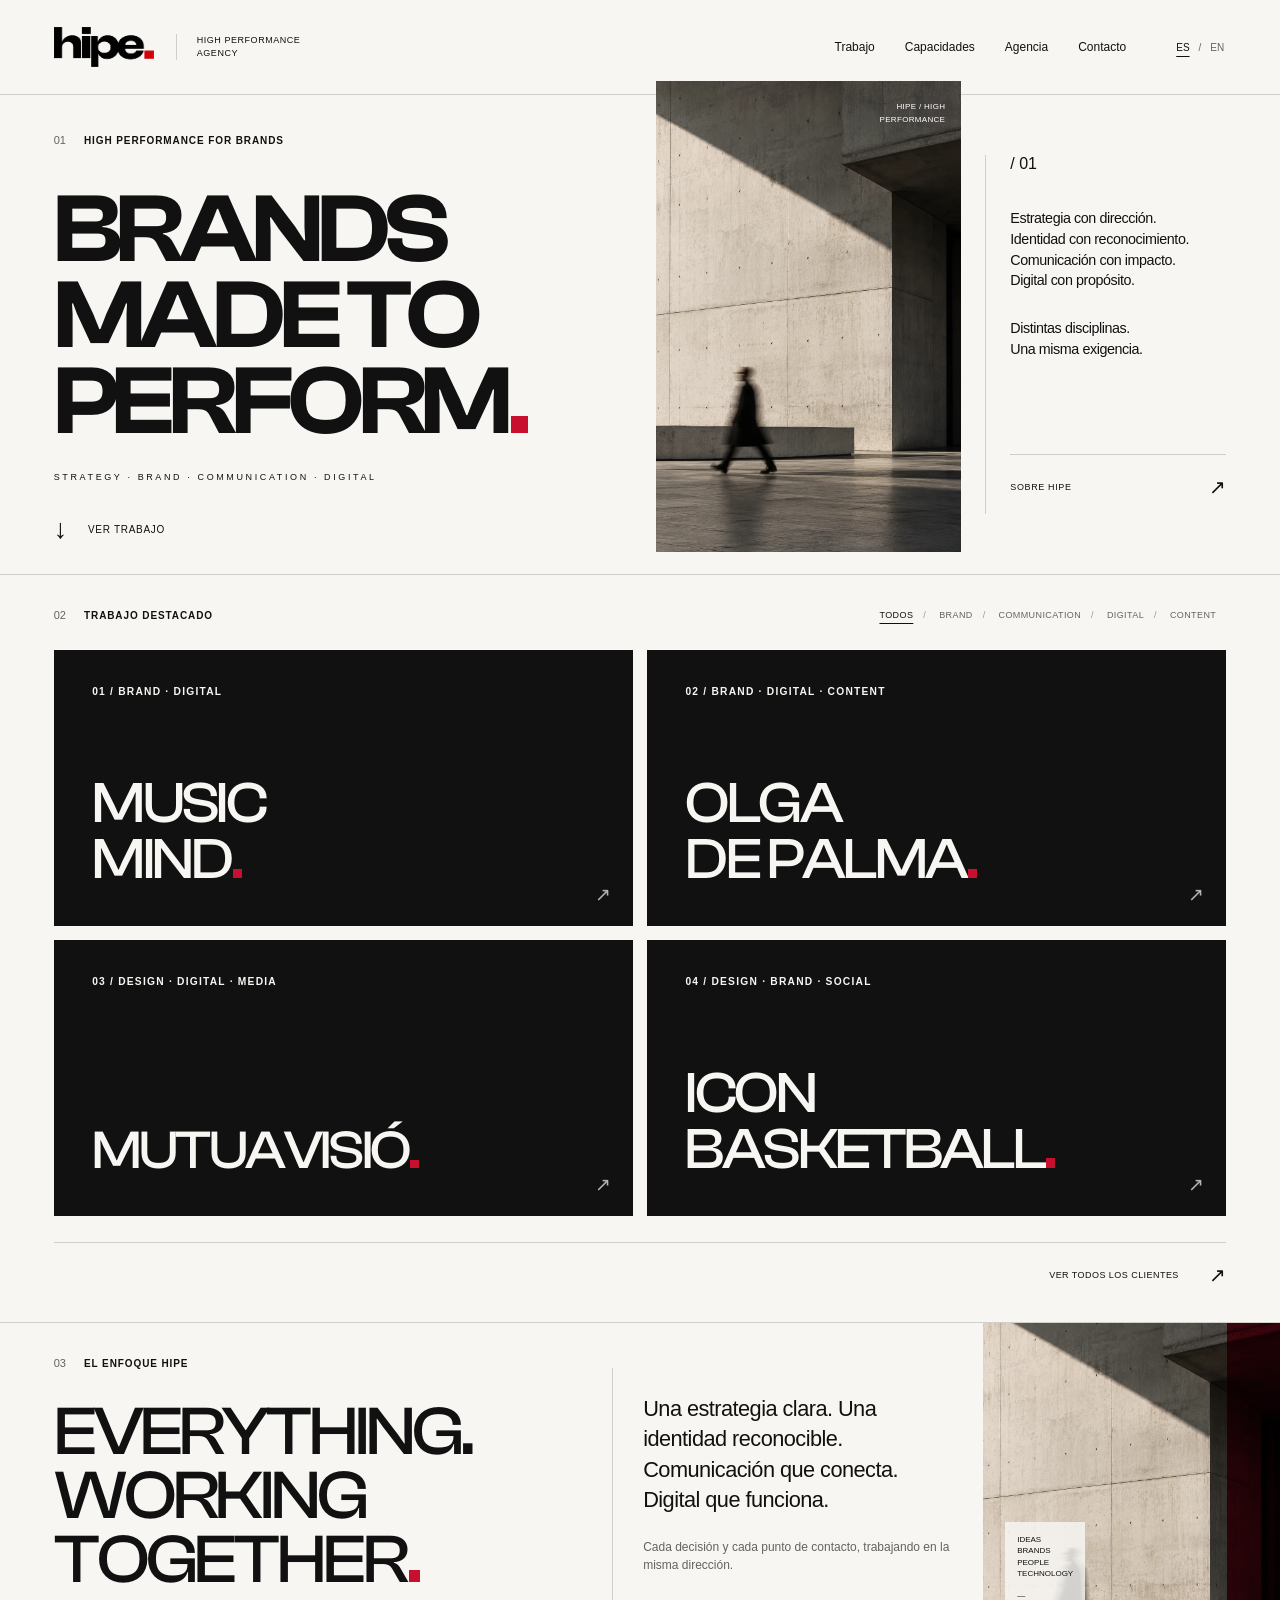
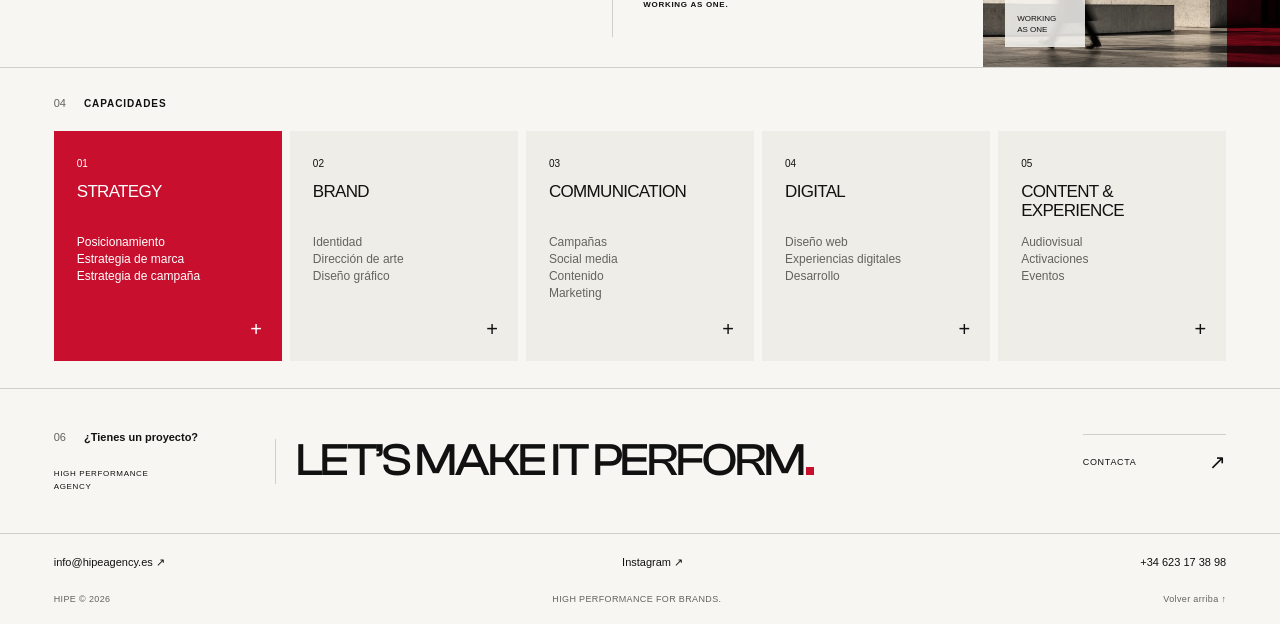
==== commit 378cb210: "rebranding" ====
--- a/index.html
+++ b/index.html
@@ -1,334 +1,612 @@
-<!DOCTYPE html>
-<html lang="es" data-wf-page="667187163156a5df09557ed5">
-
-    <head>
-
-        <meta charset="utf-8" />
-        <meta content="width=device-width, initial-scale=1" name="viewport" />
-
-        <title>HIPE Agency — In your mind, out in the world</title>
-        <meta name="description" content="HIPE Agency: branding, web design, content creation y diseños personalizados. Where your ideas become reality." />
-
-        <link href="css/normalize.css" rel="stylesheet" type="text/css" />
-        <link href="css/layout.css" rel="stylesheet" type="text/css" />
-        <link href="css/style.css" rel="stylesheet" type="text/css" />
-        <link href="css/hipe.css" rel="stylesheet" type="text/css" />
-
-
-        <link href="images/favicon.png" rel="shortcut icon" type="image/x-icon" />
-        <link href="images/webclip.png" rel="apple-touch-icon" />
-
-    </head>
-
-    <body>
-
-        <div class="cursor-wrapp">
-            <div class="cursor-emmbed w-embed">
-                <style>
-                    .cursor-wrapp {
-                        pointer-events: none;
-                    }
-                </style>
+<!doctype html>
+<html lang="es">
+  <head>
+    <meta charset="utf-8" />
+    <meta name="viewport" content="width=device-width, initial-scale=1" />
+    <title>HIPE Agency | Branding, comunicación y digital</title>
+    <meta
+      name="description"
+      content="HIPE significa High Performance Agency. Unimos estrategia, branding, comunicación y digital para construir marcas que rindan a su máximo nivel."
+    />
+    <meta name="robots" content="index, follow, max-image-preview:large" />
+    <link rel="canonical" href="https://www.hipeagency.es/" />
+    <meta name="theme-color" content="#f7f6f2" />
+    <meta property="og:type" content="website" />
+    <meta property="og:site_name" content="HIPE Agency" />
+    <meta property="og:locale" content="es_ES" />
+    <meta
+      property="og:title"
+      content="HIPE Agency | Branding, comunicación y digital"
+    />
+    <meta
+      property="og:description"
+      content="HIPE significa High Performance Agency. Unimos estrategia, branding, comunicación y digital para construir marcas que rindan a su máximo nivel."
+    />
+    <meta property="og:url" content="https://www.hipeagency.es/" />
+    <meta
+      property="og:image"
+      content="https://www.hipeagency.es/assets/social/og-home.jpg"
+    />
+    <meta
+      property="og:image:secure_url"
+      content="https://www.hipeagency.es/assets/social/og-home.jpg"
+    />
+    <meta property="og:image:type" content="image/jpeg" />
+    <meta property="og:image:width" content="1200" />
+    <meta property="og:image:height" content="630" />
+    <meta
+      property="og:image:alt"
+      content="HIPE — High Performance Agency. Brands made to perform."
+    />
+    <meta name="twitter:card" content="summary_large_image" />
+    <meta
+      name="twitter:title"
+      content="HIPE Agency | Branding, comunicación y digital"
+    />
+    <meta
+      name="twitter:description"
+      content="HIPE significa High Performance Agency. Unimos estrategia, branding, comunicación y digital para construir marcas que rindan a su máximo nivel."
+    />
+    <meta
+      name="twitter:image"
+      content="https://www.hipeagency.es/assets/social/og-home.jpg"
+    />
+    <meta
+      name="twitter:image:alt"
+      content="HIPE — High Performance Agency. Brands made to perform."
+    />
+    <link rel="icon" href="favicon.ico" sizes="any" />
+    <link
+      rel="icon"
+      type="image/png"
+      sizes="32x32"
+      href="assets/icons/favicon-32.png"
+    />
+    <link
+      rel="icon"
+      type="image/png"
+      sizes="16x16"
+      href="assets/icons/favicon-16.png"
+    />
+    <link
+      rel="apple-touch-icon"
+      sizes="180x180"
+      href="assets/icons/apple-touch-icon.png"
+    />
+    <link rel="manifest" href="site.webmanifest" />
+    <link
+      rel="preload"
+      href="fonts/ClashDisplay-Medium.otf"
+      as="font"
+      type="font/otf"
+      crossorigin
+    />
+    <link rel="stylesheet" href="css/performance.css" />
+    <script type="application/ld+json">
+      {
+        "@context": "https://schema.org",
+        "@graph": [
+          {
+            "@type": "Organization",
+            "@id": "https://www.hipeagency.es/#organization",
+            "name": "HIPE Agency",
+            "alternateName": "High Performance Agency",
+            "url": "https://www.hipeagency.es/",
+            "description": "HIPE significa High Performance Agency. Unimos estrategia, branding, comunicación y digital para construir marcas que rindan a su máximo nivel.",
+            "logo": {
+              "@type": "ImageObject",
+              "url": "https://www.hipeagency.es/assets/brand/hipe-black.png",
+              "width": 1060,
+              "height": 417
+            },
+            "email": "info@hipeagency.es",
+            "telephone": "+34623173898",
+            "sameAs": ["https://www.instagram.com/hipeagency/"]
+          },
+          {
+            "@type": "WebSite",
+            "@id": "https://www.hipeagency.es/#website",
+            "url": "https://www.hipeagency.es/",
+            "name": "HIPE Agency — High Performance Agency",
+            "inLanguage": "es",
+            "publisher": { "@id": "https://www.hipeagency.es/#organization" }
+          },
+          {
+            "@type": "WebPage",
+            "@id": "https://www.hipeagency.es/#webpage",
+            "url": "https://www.hipeagency.es/",
+            "name": "HIPE Agency | Branding, comunicación y digital",
+            "description": "HIPE significa High Performance Agency. Unimos estrategia, branding, comunicación y digital para construir marcas que rindan a su máximo nivel.",
+            "inLanguage": "es",
+            "isPartOf": { "@id": "https://www.hipeagency.es/#website" },
+            "about": { "@id": "https://www.hipeagency.es/#organization" },
+            "primaryImageOfPage": {
+              "@type": "ImageObject",
+              "url": "https://www.hipeagency.es/assets/social/og-home.jpg",
+              "width": 1200,
+              "height": 630
+            }
+          }
+        ]
+      }
+    </script>
+    <script src="js/hipe.js" defer></script>
+    <script src="js/performance.js" defer></script>
+  </head>
+  <body class="editorial-home">
+    <a class="skip-link" href="#main"
+      ><span class="" data-es="Saltar al contenido" data-en="Skip to content"
+        >Saltar al contenido</span
+      ></a
+    >
+    <header class="site-header wrap">
+      <a
+        class="brand"
+        href="index.html"
+        aria-label="HIPE — High Performance Agency"
+        ><img
+          class="brand-logo"
+          src="assets/brand/hipe-black.webp"
+          alt=""
+          width="1060"
+          height="417"
+          decoding="async"
+        /><span class="brand-descriptor">HIGH PERFORMANCE<br />AGENCY</span></a
+      ><button
+        class="menu-toggle"
+        type="button"
+        aria-controls="navigation"
+        aria-expanded="false"
+      >
+        <span class="" data-es="Menú" data-en="Menu">Menú</span
+        ><span aria-hidden="true">+</span>
+      </button>
+      <nav id="navigation" aria-label="Principal">
+        <a href="works.html"
+          ><span class="" data-es="Trabajo" data-en="Work">Trabajo</span></a
+        ><a href="index.html#capabilities"
+          ><span class="" data-es="Capacidades" data-en="Capabilities"
+            >Capacidades</span
+          ></a
+        ><a href="about.html"
+          ><span class="" data-es="Agencia" data-en="Agency">Agencia</span></a
+        ><a href="contact.html"
+          ><span class="" data-es="Contacto" data-en="Contact"
+            >Contacto</span
+          ></a
+        >
+        <div class="languages">
+          <button
+            class="lang-btn"
+            type="button"
+            data-lang="es"
+            aria-label="Español"
+          >
+            ES</button
+          ><span>/</span
+          ><button
+            class="lang-btn"
+            type="button"
+            data-lang="en"
+            aria-label="English"
+          >
+            EN
+          </button>
+        </div>
+      </nav>
+    </header>
+    <main id="main">
+      <section class="editorial-hero wrap">
+        <div class="hero-copy">
+          <div class="eyebrow">
+            <span class="index">01</span
+            ><span
+              class=""
+              data-es="HIGH PERFORMANCE FOR BRANDS"
+              data-en="HIGH PERFORMANCE FOR BRANDS"
+              >HIGH PERFORMANCE FOR BRANDS</span
+            >
+          </div>
+          <h1>
+            BRANDS<br />MADE TO<br />PERFORM<span
+              class="square-stop"
+              aria-hidden="true"
+            ></span
+            ><span class="sr-only">.</span>
+          </h1>
+          <p class="discipline-line">
+            STRATEGY · BRAND · COMMUNICATION · DIGITAL
+          </p>
+          <a href="#work" class="scroll-link"
+            ><span aria-hidden="true">↓</span
+            ><span class="" data-es="Ver trabajo" data-en="Explore work"
+              >Ver trabajo</span
+            ></a
+          >
+        </div>
+        <figure class="hero-photo">
+          <img
+            src="images/hipe-editorial-hero.webp"
+            width="1024"
+            height="1536"
+            alt=""
+            fetchpriority="high"
+          />
+          <figcaption>HIPE / HIGH PERFORMANCE</figcaption>
+        </figure>
+        <aside class="hero-note">
+          <span class="note-index">/ 01</span>
+          <p
+            class=""
+            data-es="Estrategia con dirección.&lt;br&gt;Identidad con reconocimiento.&lt;br&gt;Comunicación con impacto.&lt;br&gt;Digital con propósito."
+            data-en="Strategy with direction.&lt;br&gt;Identity with recognition.&lt;br&gt;Communication with impact.&lt;br&gt;Digital with purpose."
+          >
+            Estrategia con dirección.<br />Identidad con reconocimiento.<br />Comunicación
+            con impacto.<br />Digital con propósito.
+          </p>
+          <p
+            class=""
+            data-es="Distintas disciplinas.&lt;br&gt;Una misma exigencia."
+            data-en="Different disciplines.&lt;br&gt;The same standard."
+          >
+            Distintas disciplinas.<br />Una misma exigencia.
+          </p>
+          <a class="text-link" href="about.html"
+            ><span class="" data-es="Sobre HIPE" data-en="About HIPE"
+              >Sobre HIPE</span
+            ><span aria-hidden="true">↗</span></a
+          >
+        </aside>
+      </section>
+      <section class="editorial-work wrap" id="work">
+        <div class="editorial-section-top">
+          <div class="eyebrow">
+            <span class="index">02</span
+            ><span class="" data-es="Trabajo destacado" data-en="Selected work"
+              >Trabajo destacado</span
+            >
+          </div>
+          <div class="work-filters" role="group" aria-label="Filtrar proyectos">
+            <button type="button" data-filter="all" aria-pressed="true">
+              <span class="" data-es="Todos" data-en="All">Todos</span></button
+            ><button type="button" data-filter="brand" aria-pressed="false">
+              <span class="" data-es="Brand" data-en="Brand"
+                >Brand</span
+              ></button
+            ><button
+              type="button"
+              data-filter="communication"
+              aria-pressed="false"
+            >
+              <span class="" data-es="Communication" data-en="Communication"
+                >Communication</span
+              ></button
+            ><button type="button" data-filter="digital" aria-pressed="false">
+              <span class="" data-es="Digital" data-en="Digital"
+                >Digital</span
+              ></button
+            ><button type="button" data-filter="content" aria-pressed="false">
+              <span class="" data-es="Content" data-en="Content">Content</span>
+            </button>
+          </div>
+        </div>
+        <div class="projects">
+          <a
+            class="project musicmind client-concept unified-client"
+            href="https://musicmind.es/"
+            target="_blank"
+            rel="noopener noreferrer"
+            data-categories="brand digital"
+            ><div class="project-art">
+              <span class="art-index">01 / Brand · Digital</span>
+              <h3 class="art-name">
+                MUSIC<br />MIND<span
+                  class="square-stop"
+                  aria-hidden="true"
+                ></span>
+              </h3>
+              <span class="client-arrow" aria-hidden="true">↗</span>
             </div>
-            <div data-w-id="darkyn-cursor" class="cursor">
-                <div class="project-cursor-text" data-es="Ver<br />Proyecto" data-en="View<br />Work">
-                    Ver<br />
-                    Proyecto
-                </div>
+            <span
+              class="sr-only"
+              data-es="Web del cliente · Nueva pestaña"
+              data-en="Client website · New tab"
+              >Web del cliente · Nueva pestaña</span
+            ></a
+          ><a
+            class="project olga client-concept unified-client"
+            href="https://olgadepalma.com/"
+            target="_blank"
+            rel="noopener noreferrer"
+            data-categories="brand digital content"
+            ><div class="project-art">
+              <span class="art-index">02 / Brand · Digital · Content</span>
+              <h3 class="art-name">
+                OLGA<br />DE PALMA<span
+                  class="square-stop"
+                  aria-hidden="true"
+                ></span>
+              </h3>
+              <span class="client-arrow" aria-hidden="true">↗</span>
             </div>
-        </div>
-
-        <div class="header">
-            <div class="w-layout-blockcontainer main-container w-container">
-                <div id="home" data-animation="default" data-collapse="medium" data-duration="400" data-easing="ease" data-easing2="ease" role="banner" class="header-inner w-nav">
-                    <a href="index.html" aria-current="page" class="logo w-inline-block w--current"><img src="images/Completo-Negro-2048x978.png" alt="HIPE Agency" class="logo-img" /></a>
-                    <nav role="navigation" class="main-menu w-nav-menu">
-                        <a href="index.html" aria-current="page" class="menu-item w-nav-link w--current" data-es="Inicio" data-en="Home">Inicio</a>
-                        <a href="about.html" class="menu-item w-nav-link" data-es="Nosotros" data-en="About">Nosotros</a>
-                        <a href="works.html" class="menu-item w-nav-link" data-es="Proyectos" data-en="Work">Proyectos</a>
-                        <a href="contact.html" class="menu-item w-nav-link" data-es="Contacto" data-en="Contact">Contacto</a>
-                        <span class="lang-switch">
-                            <button type="button" class="lang-btn" data-lang="es">ES</button>
-                            <button type="button" class="lang-btn" data-lang="en">EN</button>
-                        </span>
-                    </nav>
-                    <div class="menu-button w-nav-button">
-                        <div class="icon w-icon-nav-menu"></div>
-                    </div>
-                </div>
+            <span
+              class="sr-only"
+              data-es="Web del cliente · Nueva pestaña"
+              data-en="Client website · New tab"
+              >Web del cliente · Nueva pestaña</span
+            ></a
+          ><a
+            class="project mutua client-concept unified-client"
+            href="https://www.mutuavisio.com/"
+            target="_blank"
+            rel="noopener noreferrer"
+            data-categories="brand digital communication"
+            ><div class="project-art">
+              <span class="art-index">03 / Design · Digital · Media</span>
+              <h3 class="art-name">
+                MUTUAVISIÓ<span class="square-stop" aria-hidden="true"></span>
+              </h3>
+              <span class="client-arrow" aria-hidden="true">↗</span>
             </div>
-        </div>
-
-        <div class="hero-section">
-            <div class="w-layout-blockcontainer main-container w-container">
-                <div class="hero-grid">
-                    <div  class="hero-left">
-                        <h1 data-w-id="darkyn20" style="opacity: 0;" class="hero-big-text" data-es="Mente" data-en="Mind">Mente</h1>
-                    </div>
-                    <div id="darkyn18" data-w-id="darkyn19" style="opacity: 0;" class="hero-mid">
-                        <p class="hero-paragraph" data-es="En HIPE Agency no solo creamos: nos conectamos con tu visión, profundizando en tus ideas para reflejar lo que imaginas. Tus pensamientos se convierten en realidad, con precisión, creatividad y excelencia." data-en="At HIPE Agency we don't just create — we connect with your vision, diving deep into your ideas to reflect what you imagine. Your thoughts become reality, with precision, creativity and excellence.">En HIPE Agency no solo creamos: nos conectamos con tu visión, profundizando en tus ideas para reflejar lo que imaginas. Tus pensamientos se convierten en realidad, con precisión, creatividad y excelencia.</p>
-                        <a href="works.html" class="hero-projects-link w-inline-block">
-                            <div class="hero-projects-link-text" data-es="Proyectos" data-en="Projects">Proyectos</div>
-                            <img src="images/arrow-right.png"  alt="" class="hero-proect-link-arrow" />
-                        </a>
-                        <div class="hero-under-text" data-es="In your mind,<br />out in the world." data-en="In your mind,<br />out in the world.">
-                            In your mind, <br />
-                            out in the world.
-                        </div>
-                    </div>
-                    <div id="darkyn21" class="hero-right">
-                        <h1 data-w-id="darkyn22" style="opacity: 0;" class="hero-big-text" data-es="Mundo" data-en="World">Mundo</h1>
-                    </div>
-                </div>
-                <div class="hero-partners">
-                    <div data-w-id="darkyn23" class="hero-partners-moving">
-                        <img src="images/Clandestine.png"  width="238.5" alt="" class="hero-client-logo" />
-                        <img src="images/Boltshift.png"  width="182.5" alt="" class="hero-client-logo" />
-                        <img src="images/Biosynthesis.png"  width="238.5" alt="" class="hero-client-logo" />
-                        <img src="images/BuildingBlocks.png"  width="238.5" alt="" class="hero-client-logo" />
-                        <img src="images/AltShift.png"  width="179.5" alt="" class="hero-client-logo" />
-                        <img src="images/Clandestine.png"  width="238.5" alt="" class="hero-client-logo" />
-                        <img src="images/Boltshift.png"  width="182.5" alt="" class="hero-client-logo" />
-                        <img src="images/Biosynthesis.png"  width="238.5" alt="" class="hero-client-logo" />
-                    </div>
-                </div>
+            <span
+              class="sr-only"
+              data-es="Web del cliente · Nueva pestaña"
+              data-en="Client website · New tab"
+              >Web del cliente · Nueva pestaña</span
+            ></a
+          >
+          <a
+            class="project icon client-concept unified-client"
+            href="https://www.instagram.com/icon.basketball/"
+            target="_blank"
+            rel="noopener noreferrer"
+            data-categories="brand communication"
+          >
+            <div class="project-art">
+              <span class="art-index">04 / Design · Brand · Social</span>
+              <h3 class="art-name">
+                ICON<br />BASKETBALL<span
+                  class="square-stop"
+                  aria-hidden="true"
+                ></span>
+              </h3>
+              <span class="client-arrow" aria-hidden="true">↗</span>
             </div>
-        </div>
-
-        <div class="numbers-section">
-            <div class="w-layout-blockcontainer main-container w-container">
-                <div class="numbers-grid">
-                    <div data-w-id="darkyn14" style="opacity: 0;" class="numbers-item numbers-item-orange">
-                        <div class="number-circle number-circle-black"></div>
-                        <div class="number-text-box">
-                            <div class="number-text-small" data-es="Datos y cifras" data-en="Numbers and Facts">Datos y cifras</div>
-                        </div>
-                    </div>
-                    <div data-w-id="darkyn15" style="opacity: 0;" class="numbers-item numbers-item-grey">
-                        <div class="number-circle circle-dark"></div>
-                        <div class="number-text-box">
-                            <div class="number-text-big">0+</div>
-                            <div class="number-text-small" data-es="Años de experiencia" data-en="Years of Experience">Años de experiencia</div>
-                        </div>
-                    </div>
-                    <div data-w-id="darkyn16" style="opacity: 0;" class="numbers-item numbers-item-dark">
-                        <div class="number-circle circle-orange"></div>
-                        <div class="number-text-box">
-                            <div class="number-text-big">0+</div>
-                            <div class="number-text-small" data-es="Proyectos completados" data-en="Projects Completed">Proyectos completados</div>
-                        </div>
-                    </div>
-                    <div data-w-id="darkyn17" style="opacity: 0;" class="numbers-item numbers-item-grey-light">
-                        <div class="number-circle circle-grey"></div>
-                        <div class="number-text-box">
-                            <div class="number-text-big">0+</div>
-                            <div class="number-text-small" data-es="Clientes satisfechos" data-en="Happy Clients">Clientes satisfechos</div>
-                        </div>
-                    </div>
-                </div>
-            </div>
-        </div>
-
-        <div class="services-section">
-            <div class="w-layout-blockcontainer main-container w-container">
-                <h2 class="main-title" data-es="Servicios" data-en="Services">Servicios</h2>
-                <div class="services-wrapp">
-                    <div data-w-id="darkyn10" style="opacity: 0;" class="services-item">
-                        <div class="service-nunmber">01</div>
-                        <div class="service-text" data-es="Branding" data-en="Branding">Branding</div>
-                        <img src="images/branding.jpg" alt="" class="service-img" />
-                    </div>
-                    <div data-w-id="darkyn11" style="opacity: 0;" class="services-item">
-                        <div class="service-nunmber">02</div>
-                        <div class="service-text" data-es="Diseño Web" data-en="Web Design">Diseño Web</div>
-                        <img src="images/motion.jpg" alt="" class="service-img" />
-                    </div>
-                    <div data-w-id="darkyn12" style="opacity: 0;" class="services-item">
-                        <div class="service-nunmber">03</div>
-                        <div class="service-text" data-es="Contenido" data-en="Content">Contenido</div>
-                        <img src="images/webdesign.jpg" alt="" class="service-img" />
-                    </div>
-                    <div data-w-id="darkyn13" style="opacity: 0;" class="services-item">
-                        <div class="service-nunmber">04</div>
-                        <div class="service-text" data-es="Diseño Custom" data-en="Custom Design">Diseño Custom</div>
-                        <img src="images/marketing.jpg" alt="" class="service-img" />
-                    </div>
-                </div>
-            </div>
-        </div>
-
-        <div class="who-we-are-section">
-            <div class="w-layout-blockcontainer main-container w-container">
-                <h2 class="main-title" data-es="Quiénes somos" data-en="Who we are">Quiénes somos</h2>
-                <div class="mission-grid">
-                    <div data-w-id="darkyn09" style="opacity: 0;" class="mission-left">
-                        <div class="mission-title">
-                            <img src="images/plus.png"  alt="" class="mission-plus" />
-                            <h4 class="mission-heading" data-es="Nuestra<br />Misión" data-en="Our<br />Mission">
-                                Nuestra<br />
-                                Misión
-                            </h4>
-                        </div>
-                        <div class="mission-content">
-                            <div class="mission-text-box">
-                                <p class="mission-paragraph" data-es="Un espacio para dreamers, creadores y risk-takers. Damos herramientas y apoyo sin restricciones para materializar las ideas, eventos y proyectos que otros consideran demasiado locos." data-en="A space for dreamers, creators and risk-takers. We provide tools and unrestricted support to bring to life the ideas, events and projects others consider too crazy.">Un espacio para dreamers, creadores y risk-takers. Damos herramientas y apoyo sin restricciones para materializar las ideas, eventos y proyectos que otros consideran demasiado locos.</p>
-                                <div class="mission-orange-box"></div>
-                            </div>
-                            <img src="images/ab1.jpg"  alt="" class="mission-img" />
-                        </div>
-                    </div>
-                    <div data-w-id="darkyn24" style="opacity: 0;" class="mission-right">
-                        <div class="mission-title mission-title-right">
-                            <h4 class="mission-heading mission-heading-right" data-es="Nuestra<br />Visión" data-en="Our<br />Vision">
-                                Nuestra<br />
-                                Visión
-                            </h4>
-                            <img src="images/plus.png"  alt="" class="mission-plus mission-plus-right" />
-                        </div>
-                        <div class="mission-content">
-                            <img src="images/ab2.jpg"  alt="" class="mission-img mission-img-right" />
-                            <div class="mission-text-box">
-                                <div class="mission-orange-box mission-transparent"></div>
-                                <p class="mission-paragraph mission-paragraph-right" data-es="Celebrar la diferencia, la audacia y la creatividad sin límites. Operamos bajo el lema &quot;Let&#x27;s go for it&quot;: si existe, lo hacemos. Y si no, lo inventamos." data-en="Celebrating difference, boldness and creativity without limits. We operate under the motto &quot;Let&#x27;s go for it&quot;: if it exists, we do it. And if not, we invent it.">Celebrar la diferencia, la audacia y la creatividad sin límites. Operamos bajo el lema "Let's go for it": si existe, lo hacemos. Y si no, lo inventamos.</p>
-                            </div>
-                        </div>
-                    </div>
-                </div>
-            </div>
-        </div>
-
-        <div class="work-section">
-            <div class="w-layout-blockcontainer main-container w-container">
-
-                <div class="main-title-box">
-                    <h2 class="main-title" data-es="Proyectos" data-en="Work">Proyectos</h2>
-                    <a href="works.html" class="all-projects" data-es="Ver todos" data-en="All Projects">Ver todos</a>
-                </div>
-
-                <div class="work-wrapper w-dyn-list">
-                    <div role="list" class="work-list w-dyn-items">
-                        <div role="listitem" class="w-dyn-item">
-                            <a
-                                data-w-id="darkyn08"
-                                style="opacity: 1; transform: translate3d(0px, 0px, 0px) scale3d(1, 1, 1) rotateX(0deg) rotateY(0deg) rotateZ(0deg) skew(0deg, 0deg); transform-style: preserve-3d;"
-                                href="singlework.html"
-                                class="work-item w-inline-block"
-                            >
-                                <div class="work-img-wrapp"><img src="images/work7.jpg"  alt="" class="work-img" /></div>
-                                <h4 class="heading">Olga de Palma</h4>
-                                <div class="work-category" data-es="Web · Branding · Contenido" data-en="Web · Branding · Content">Web · Branding · Contenido</div>
-                            </a>
-                        </div>
-                        <div role="listitem" class="w-dyn-item">
-                            <a
-                                data-w-id="darkyn08"
-                                style="opacity: 1; transform: translate3d(0px, 0px, 0px) scale3d(1, 1, 1) rotateX(0deg) rotateY(0deg) rotateZ(0deg) skew(0deg, 0deg); transform-style: preserve-3d;"
-                                href="singlework.html"
-                                class="work-item w-inline-block"
-                            >
-                                <div class="work-img-wrapp"><img src="images/work8.jpg"  alt="" class="work-img" /></div>
-                                <h4 class="heading">Icon Basketball</h4>
-                                <div class="work-category" data-es="Diseño · Branding · Community" data-en="Design · Branding · Community">Diseño · Branding · Community</div>
-                            </a>
-                        </div>
-                        <div role="listitem" class="w-dyn-item">
-                            <a
-                                data-w-id="darkyn08"
-                                style="opacity: 1; transform: translate3d(0px, 0px, 0px) scale3d(1, 1, 1) rotateX(0deg) rotateY(0deg) rotateZ(0deg) skew(0deg, 0deg); transform-style: preserve-3d;"
-                                href="singlework.html"
-                                class="work-item w-inline-block"
-                            >
-                                <div class="work-img-wrapp"><img src="images/work9.jpg"  alt="" class="work-img" /></div>
-                                <h4 class="heading">Mutuavisió</h4>
-                                <div class="work-category" data-es="Diseño · Web · Media" data-en="Design · Web · Media">Diseño · Web · Media</div>
-                            </a>
-                        </div>
-                    </div>
-                </div>
-
-            </div>
-        </div>
-
-        <div class="testimonials-section">
-            <div class="w-layout-blockcontainer main-container w-container">
-                <h2 class="main-title" data-es="Testimonios" data-en="Testimonials">Testimonios</h2>
-                <div class="testimonials-grid">
-                    <div data-w-id="darkyn07" style="opacity: 0;" class="trstimonials-item">
-                        <div class="testimonial-item-box">
-                            <img src="images/quote.png"  alt="" class="testimonials-quote" />
-                            <h4 class="testimonial-heading">Olga Palma</h4>
-                        </div>
-                        <div class="testimonials-img-txt">
-                            <img src="images/testimonials-photo1.png"  alt="" class="testimonial-img" />
-                            <p class="testimonials-txt" data-es="Trabajar con HIPE fue una experiencia única. Entendieron mi visión desde el minuto uno y la llevaron mucho más allá de lo que imaginaba." data-en="Working with HIPE was a unique experience. They got my vision from minute one and pushed it far beyond what I imagined.">Trabajar con HIPE fue una experiencia única. Entendieron mi visión desde el minuto uno y la llevaron mucho más allá de lo que imaginaba.</p>
-                        </div>
-                        <div class="testimonial-role" data-es="Fundadora · Olga de Palma" data-en="Founder · Olga de Palma">Fundadora · Olga de Palma</div>
-                    </div>
-                    <div id="w-node-_darkyn29-09557ed5" data-w-id="darkyn29" style="opacity: 0;" class="trstimonials-item">
-                        <div class="testimonial-item-box">
-                            <img src="images/quote.png"  alt="" class="testimonials-quote" />
-                            <h4 class="testimonial-heading">Mónica Calvo</h4>
-                        </div>
-                        <div class="testimonials-img-txt">
-                            <img src="images/testimonials-photo2.png"  alt="" class="testimonial-img" />
-                            <p class="testimonials-txt" data-es="HIPE convirtió un brief difuso en una identidad sólida y un plan de contenido que funciona. Profesionales, rápidos y muy creativos." data-en="HIPE turned a fuzzy brief into a solid identity and a content plan that works. Professional, fast and very creative.">HIPE convirtió un brief difuso en una identidad sólida y un plan de contenido que funciona. Profesionales, rápidos y muy creativos.</p>
-                        </div>
-                        <div class="testimonial-role" data-es="Directora · Mutuavisió" data-en="Director · Mutuavisió">Directora · Mutuavisió</div>
-                    </div>
-                </div>
-            </div>
-        </div>
-
-        <div class="pricing-section">
-            <div class="w-layout-blockcontainer main-container w-container">
-                <div class="pricing-cta" data-w-id="hipe-pricing">
-                    <div class="pricing-cta-eyebrow" data-es="Pricing" data-en="Pricing">Pricing</div>
-                    <h2 class="pricing-cta-title" data-es="Cuéntanos tu idea y <span class=&quot;accent&quot;>la presupuestamos</span>" data-en="Tell us your idea and <span class=&quot;accent&quot;>we&#x27;ll quote it</span>">
-                        Cuéntanos tu idea y <span class="accent">la presupuestamos</span>
-                    </h2>
-                    <p class="pricing-cta-text" data-es="Cada proyecto es único, así que cada presupuesto también lo es. Escríbenos lo que tienes en mente — desde un logo hasta una campaña 360º — y te enviamos una propuesta hecha a medida." data-en="Every project is unique, so every quote is too. Tell us what you have in mind — from a logo to a 360º campaign — and we'll send you a tailor-made proposal.">Cada proyecto es único, así que cada presupuesto también lo es. Escríbenos lo que tienes en mente — desde un logo hasta una campaña 360º — y te enviamos una propuesta hecha a medida.</p>
-                    <a href="contact.html" class="pricing-cta-button">
-                        <span data-es="Solicitar presupuesto" data-en="Request a budget">Solicitar presupuesto</span>
-                        <span class="arrow">→</span>
-                    </a>
-                </div>
-            </div>
-        </div>
-
-
-        <div class="footer">
-            <div class="w-layout-blockcontainer main-container w-container">
-                <div class="inner-footer">
-                    <a data-w-id="darkyn02" href="mailto:info@hipeagency.es" class="mail-link">info@hipeagency.es</a>
-                    <a data-w-id="darkyn03" href="tel:+34623173898" class="phone-link">+34 623 17 38 98</a>
-                    <div data-w-id="darkyn04" class="socials">
-                        <a href="https://instagram.com/hipeagency" target="_blank" rel="noopener noreferrer" class="social-link w-inline-block">
-                            <div class="social-text">instagram</div>
-                            <img src="images/arrow-down-right.png"  alt="" class="social-arrow" />
-                        </a>
-                        <a href="https://youtube.com" target="_blank" rel="noopener noreferrer" class="social-link last-social w-inline-block">
-                            <div class="social-text">youtube</div>
-                            <img src="images/arrow-down-right.png"  alt="" class="social-arrow" />
-                        </a>
-                    </div>
-                </div>
-                <div class="copyright">
-                    <div data-w-id="darkyn05" class="copyright-text">
-                        HIPE Agency © 2025 — <span data-es="Hecho con cariño en algún lugar del mundo." data-en="Made with love somewhere in the world.">Hecho con cariño en algún lugar del mundo.</span>
-                    </div>
-                    <div data-w-id="darkyn06" class="right-copyright">
-                        <a href="#home" class="backtotop w-inline-block" aria-label="Back to top" title="Back to top"><img  src="images/back-top_1back-top.png" alt="Back to top" /></a>
-                    </div>
-                </div>
-            </div>
-        </div>
-
-
-        <script src="js/jquery.min.js" type="text/javascript"></script>
-        <script src="js/plugins.js" type="text/javascript"></script>
-        <script src="js/hipe.js" type="text/javascript"></script>
-
-
-    </body>
-
+            <span
+              class="sr-only"
+              data-es="Instagram del cliente · Nueva pestaña"
+              data-en="Client Instagram · New tab"
+              >Instagram del cliente · Nueva pestaña</span
+            ></a
+          >
+        </div>
+        <div class="work-end">
+          <a class="text-link" href="works.html"
+            ><span
+              class=""
+              data-es="Ver todos los clientes"
+              data-en="Explore all clients"
+              >Ver todos los clientes</span
+            ><span aria-hidden="true">↗</span></a
+          >
+        </div>
+      </section>
+      <section class="editorial-approach">
+        <div class="approach-head">
+          <div class="eyebrow">
+            <span class="index">03</span
+            ><span
+              class=""
+              data-es="El enfoque HIPE"
+              data-en="The HIPE approach"
+              >El enfoque HIPE</span
+            >
+          </div>
+          <h2>
+            EVERYTHING.<br />WORKING<br />TOGETHER<span
+              class="square-stop"
+              aria-hidden="true"
+            ></span
+            ><span class="sr-only">.</span>
+          </h2>
+        </div>
+        <div class="approach-copy">
+          <p
+            class="large-copy"
+            data-es="Una estrategia clara. Una identidad reconocible. Comunicación que conecta. Digital que funciona."
+            data-en="A clear strategy. A recognisable identity. Communication that connects. Digital that works."
+          >
+            Una estrategia clara. Una identidad reconocible. Comunicación que
+            conecta. Digital que funciona.
+          </p>
+          <p
+            class=""
+            data-es="Cada decisión y cada punto de contacto, trabajando en la misma dirección."
+            data-en="Every decision and every touchpoint, working in the same direction."
+          >
+            Cada decisión y cada punto de contacto, trabajando en la misma
+            dirección.
+          </p>
+          <span class="eyebrow">WORKING AS ONE.</span>
+        </div>
+        <div class="approach-visual" aria-hidden="true">
+          <img
+            src="images/hipe-editorial-hero.webp"
+            width="1024"
+            height="1536"
+            alt=""
+            loading="lazy"
+          />
+          <div class="visual-caption">
+            IDEAS<br />BRANDS<br />PEOPLE<br />TECHNOLOGY<br /><br />—<br /><br />WORKING<br />AS
+            ONE
+          </div>
+          <div class="red-panel"></div>
+        </div>
+      </section>
+      <section class="editorial-capabilities wrap" id="capabilities">
+        <div class="eyebrow">
+          <span class="index">04</span
+          ><span class="" data-es="Capacidades" data-en="Capabilities"
+            >Capacidades</span
+          >
+        </div>
+        <div class="capability-cards">
+          <details class="capability-card">
+            <summary>
+              <span class="index">01</span>
+              <h3>Strategy</h3>
+              <p
+                class="card-scope"
+                data-es="Posicionamiento&lt;br&gt;Estrategia de marca&lt;br&gt;Estrategia de campaña"
+                data-en="Positioning&lt;br&gt;Brand strategy&lt;br&gt;Campaign strategy"
+              >
+                Posicionamiento<br />Estrategia de marca<br />Estrategia de
+                campaña
+              </p>
+              <span class="card-toggle" aria-hidden="true">+</span>
+            </summary>
+            <p
+              class="card-description"
+              data-es="Definimos qué representa la marca, a quién se dirige y qué debe comunicar."
+              data-en="We define what the brand stands for, who it serves and what it needs to communicate."
+            >
+              Definimos qué representa la marca, a quién se dirige y qué debe
+              comunicar.
+            </p>
+          </details>
+          <details class="capability-card">
+            <summary>
+              <span class="index">02</span>
+              <h3>Brand</h3>
+              <p
+                class="card-scope"
+                data-es="Identidad&lt;br&gt;Dirección de arte&lt;br&gt;Diseño gráfico"
+                data-en="Identity&lt;br&gt;Art direction&lt;br&gt;Graphic design"
+              >
+                Identidad<br />Dirección de arte<br />Diseño gráfico
+              </p>
+              <span class="card-toggle" aria-hidden="true">+</span>
+            </summary>
+            <p
+              class="card-description"
+              data-es="Construimos un sistema visual y verbal reconocible en cada aplicación."
+              data-en="We build a visual and verbal system that is recognisable in every application."
+            >
+              Construimos un sistema visual y verbal reconocible en cada
+              aplicación.
+            </p>
+          </details>
+          <details class="capability-card">
+            <summary>
+              <span class="index">03</span>
+              <h3>Communication</h3>
+              <p
+                class="card-scope"
+                data-es="Campañas&lt;br&gt;Social media&lt;br&gt;Contenido&lt;br&gt;Marketing"
+                data-en="Campaigns&lt;br&gt;Social media&lt;br&gt;Content&lt;br&gt;Marketing"
+              >
+                Campañas<br />Social media<br />Contenido<br />Marketing
+              </p>
+              <span class="card-toggle" aria-hidden="true">+</span>
+            </summary>
+            <p
+              class="card-description"
+              data-es="Damos a cada mensaje una dirección y a cada canal un papel."
+              data-en="We give every message direction and every channel a role."
+            >
+              Damos a cada mensaje una dirección y a cada canal un papel.
+            </p>
+          </details>
+          <details class="capability-card">
+            <summary>
+              <span class="index">04</span>
+              <h3>Digital</h3>
+              <p
+                class="card-scope"
+                data-es="Diseño web&lt;br&gt;Experiencias digitales&lt;br&gt;Desarrollo"
+                data-en="Web design&lt;br&gt;Digital experiences&lt;br&gt;Development"
+              >
+                Diseño web<br />Experiencias digitales<br />Desarrollo
+              </p>
+              <span class="card-toggle" aria-hidden="true">+</span>
+            </summary>
+            <p
+              class="card-description"
+              data-es="Conectamos diseño, contenido y tecnología para crear experiencias que funcionan."
+              data-en="We connect design, content and technology to create experiences that work."
+            >
+              Conectamos diseño, contenido y tecnología para crear experiencias
+              que funcionan.
+            </p>
+          </details>
+          <details class="capability-card">
+            <summary>
+              <span class="index">05</span>
+              <h3>Content & Experience</h3>
+              <p
+                class="card-scope"
+                data-es="Audiovisual&lt;br&gt;Activaciones&lt;br&gt;Eventos"
+                data-en="Audiovisual&lt;br&gt;Activations&lt;br&gt;Events"
+              >
+                Audiovisual<br />Activaciones<br />Eventos
+              </p>
+              <span class="card-toggle" aria-hidden="true">+</span>
+            </summary>
+            <p
+              class="card-description"
+              data-es="Llevamos las ideas a piezas, espacios y experiencias concretas."
+              data-en="We bring ideas into tangible content, spaces and experiences."
+            >
+              Llevamos las ideas a piezas, espacios y experiencias concretas.
+            </p>
+          </details>
+        </div>
+      </section>
+      <section class="editorial-contact wrap">
+        <div>
+          <div class="eyebrow">
+            <span class="index">06</span
+            ><span
+              class=""
+              data-es="¿Tienes un proyecto?"
+              data-en="Got a project?"
+              >¿Tienes un proyecto?</span
+            >
+          </div>
+          <span class="contact-descriptor">HIGH PERFORMANCE<br />AGENCY</span>
+        </div>
+        <h2>
+          LET’S MAKE IT PERFORM<span
+            class="square-stop"
+            aria-hidden="true"
+          ></span
+          ><span class="sr-only">.</span>
+        </h2>
+        <a class="text-link" href="contact.html"
+          ><span class="" data-es="Contacta" data-en="Let’s talk">Contacta</span
+          ><span aria-hidden="true">↗</span></a
+        >
+      </section>
+    </main>
+    <footer class="site-footer wrap">
+      <div class="footer-top">
+        <a href="mailto:info@hipeagency.es">info@hipeagency.es ↗</a
+        ><a
+          href="https://www.instagram.com/hipeagency/"
+          target="_blank"
+          rel="noopener noreferrer"
+          >Instagram ↗</a
+        ><a href="https://wa.me/34623173898" target="_blank" rel="noopener noreferrer" aria-label="WhatsApp: +34 623 17 38 98">+34 623 17 38 98</a>
+      </div>
+      <div class="footer-bottom">
+        <span>HIPE © 2026</span><span>HIGH PERFORMANCE FOR BRANDS.</span
+        ><a href="#main"
+          ><span class="" data-es="Volver arriba ↑" data-en="Back to top ↑"
+            >Volver arriba ↑</span
+          ></a
+        >
+      </div>
+    </footer>
+  </body>
 </html>
--- a/css/performance.css
+++ b/css/performance.css
@@ -0,0 +1,1976 @@
+@font-face {
+  font-family: Clash;
+  src: url("../fonts/ClashDisplay-Medium.otf") format("opentype");
+  font-weight: 500;
+  font-display: swap;
+}
+@font-face {
+  font-family: Clash;
+  src: url("../fonts/ClashDisplay-Semibold.otf") format("opentype");
+  font-weight: 600;
+  font-display: swap;
+}
+:root {
+  --paper: #f5f4ef;
+  --ink: #191918;
+  --muted: #64645e;
+  --red: #c62a1d;
+  --line: #d4d3cc;
+  --gutter: clamp(22px, 4.2vw, 80px);
+}
+* {
+  box-sizing: border-box;
+}
+html {
+  scroll-behavior: smooth;
+  scroll-padding-top: 24px;
+}
+body {
+  margin: 0;
+  background: var(--paper);
+  color: var(--ink);
+  font-family: Arial, Helvetica, sans-serif;
+  -webkit-font-smoothing: antialiased;
+}
+a {
+  color: inherit;
+  text-decoration: none;
+}
+button {
+  font: inherit;
+  color: inherit;
+}
+button,
+a {
+  -webkit-tap-highlight-color: transparent;
+}
+a:focus-visible,
+button:focus-visible {
+  outline: 2px solid var(--red);
+  outline-offset: 6px;
+}
+::selection {
+  background: var(--red);
+  color: white;
+}
+.wrap {
+  max-width: 1680px;
+  margin-inline: auto;
+  padding-inline: var(--gutter);
+}
+h1,
+h2,
+h3,
+p {
+  margin: 0;
+}
+h1,
+h2,
+h3 {
+  font-family: Clash, Arial, sans-serif;
+  font-weight: 500;
+}
+h1,
+h2 {
+  letter-spacing: -0.045em;
+  line-height: 0.96;
+}
+p {
+  font-size: 16px;
+  line-height: 1.6;
+  color: var(--muted);
+}
+.red {
+  color: var(--red);
+}
+.eyebrow {
+  display: flex;
+  gap: 18px;
+  align-items: center;
+  font-size: 10px;
+  letter-spacing: 0.1em;
+  font-weight: 600;
+  line-height: 1.5;
+}
+.index {
+  color: var(--muted);
+  font-size: 11px;
+  font-family: Arial, sans-serif;
+  font-weight: 400;
+  letter-spacing: 0;
+}
+.signal {
+  height: 7px;
+  width: 7px;
+  border-radius: 50%;
+  background: var(--red);
+}
+.skip-link {
+  position: fixed;
+  z-index: 20;
+  top: 8px;
+  left: 8px;
+  padding: 15px;
+  background: var(--ink);
+  color: white;
+  transform: translateY(-160%);
+}
+.skip-link:focus {
+  transform: none;
+}
+.site-header {
+  display: flex;
+  align-items: center;
+  justify-content: space-between;
+  min-height: 116px;
+  border-bottom: 1px solid var(--line);
+  gap: 25px;
+}
+.brand {
+  display: flex;
+  align-items: center;
+  gap: 22px;
+}
+.wordmark {
+  font-family: Clash, sans-serif;
+  font-size: 57px;
+  font-weight: 600;
+  line-height: 1;
+  letter-spacing: -0.075em;
+}
+.brand-dot {
+  color: var(--red);
+}
+.brand-descriptor {
+  font-size: 9px;
+  line-height: 1.4;
+  letter-spacing: 0.06em;
+  border-left: 1px solid var(--line);
+  padding-left: 20px;
+}
+.site-header nav {
+  display: flex;
+  align-items: center;
+  gap: 30px;
+  font-size: 12px;
+}
+.site-header nav > a {
+  padding-block: 12px;
+}
+.site-header nav > a:hover,
+.site-header nav > a[aria-current],
+.footer-top a:hover {
+  color: var(--red);
+}
+.languages {
+  display: flex;
+  align-items: center;
+  gap: 7px;
+  font-size: 10px;
+  color: var(--muted);
+  margin-left: 18px;
+}
+.lang-btn {
+  border: 0;
+  background: none;
+  padding: 8px 2px;
+  cursor: pointer;
+  color: var(--muted);
+  font-size: 10px;
+}
+.lang-btn.active {
+  color: var(--ink);
+  text-decoration: underline;
+  text-underline-offset: 5px;
+}
+.menu-toggle {
+  display: none;
+}
+.hero {
+  padding-top: 35px;
+}
+.hero-top {
+  display: flex;
+  justify-content: space-between;
+  gap: 20px;
+}
+.hero-category {
+  font-size: 11px;
+  color: var(--muted);
+}
+.hero-composition {
+  display: grid;
+  grid-template-columns: minmax(0, 1fr) 240px;
+  align-items: end;
+  gap: 35px;
+  padding-block: 65px 55px;
+}
+.hero h1 {
+  font-size: clamp(68px, 10.8vw, 174px);
+  line-height: 0.87;
+  letter-spacing: -0.055em;
+}
+.hero h1 > span {
+  display: block;
+}
+.hero h1 .line-two {
+  margin-left: 12%;
+}
+.hero-aside {
+  padding-bottom: 6px;
+}
+.hero-aside p {
+  font-size: 13px;
+  max-width: 220px;
+  margin-bottom: 42px;
+}
+.text-link {
+  display: flex;
+  align-items: center;
+  justify-content: space-between;
+  gap: 30px;
+  border-bottom: 1px solid var(--line);
+  padding: 15px 0;
+  font-size: 12px;
+  transition:
+    color 0.18s,
+    border-color 0.18s;
+}
+.text-link > span:last-child {
+  font-size: 20px;
+  transition: transform 0.18s;
+}
+.text-link:hover {
+  color: var(--red);
+  border-color: var(--red);
+}
+.text-link:hover > span:last-child {
+  transform: translate(3px, -3px);
+}
+.hero-bottom {
+  display: flex;
+  justify-content: space-between;
+  gap: 20px;
+  border-top: 1px solid var(--line);
+  padding: 23px 0;
+  font-size: 9px;
+  letter-spacing: 0.07em;
+}
+.hero-bottom a {
+  display: flex;
+  gap: 35px;
+}
+.section {
+  padding-block: 105px;
+}
+.section-heading {
+  display: grid;
+  grid-template-columns: 1fr 2fr 1fr;
+  gap: 30px;
+  align-items: start;
+  margin-bottom: 45px;
+}
+.section-heading h2 {
+  font-size: clamp(40px, 4.8vw, 78px);
+}
+.section-heading .text-link {
+  align-self: end;
+  justify-self: end;
+  width: 160px;
+}
+.work-section {
+  padding-bottom: 110px;
+}
+.projects {
+  display: grid;
+  grid-template-columns: 1fr 1fr;
+  gap: 50px 30px;
+}
+.project:first-child {
+  grid-column: 1/-1;
+}
+.project-art {
+  position: relative;
+  aspect-ratio: 1.35;
+  overflow: hidden;
+  padding: 30px;
+  display: flex;
+  align-items: center;
+  justify-content: center;
+  isolation: isolate;
+}
+.project:first-child .project-art {
+  aspect-ratio: 2.05;
+}
+.art-index {
+  position: absolute;
+  top: 28px;
+  left: 28px;
+  font-size: 10px;
+  letter-spacing: 0.12em;
+}
+.art-name {
+  font-family: Clash, sans-serif;
+  font-weight: 500;
+  font-size: clamp(40px, 6vw, 90px);
+  letter-spacing: -0.055em;
+  line-height: 1;
+  max-width: 85%;
+  transition: transform 0.4s;
+}
+.project:first-child .art-name {
+  font-size: clamp(60px, 9.3vw, 150px);
+}
+.olga .project-art {
+  background: #dedbd2;
+  color: #49473f;
+}
+.olga .art-name {
+  font-family: Georgia, serif;
+  font-style: italic;
+  font-weight: 400;
+}
+.mutua .project-art {
+  background: #d9e2db;
+  color: #30473b;
+}
+.icon .project-art {
+  background: #272c36;
+  color: #ede8dd;
+}
+.icon .art-name {
+  text-transform: uppercase;
+  max-width: 75%;
+}
+.placeholder-label {
+  position: absolute;
+  bottom: 26px;
+  left: 28px;
+  font-size: 10px;
+  letter-spacing: 0.02em;
+  padding: 7px 10px;
+  border: 1px solid currentColor;
+  opacity: 0.8;
+}
+.project-open {
+  position: absolute;
+  right: 28px;
+  bottom: 28px;
+  font-size: 26px;
+  transition: transform 0.2s;
+}
+.project:hover .art-name {
+  transform: translateY(-5px);
+}
+.project:hover .project-open {
+  transform: translate(3px, -3px);
+}
+.project-caption {
+  display: flex;
+  justify-content: space-between;
+  gap: 15px;
+  align-items: center;
+  padding-top: 18px;
+}
+.project-caption h3 {
+  font-size: 21px;
+  letter-spacing: -0.025em;
+}
+.project-caption > span {
+  color: var(--muted);
+  font-size: 10px;
+}
+.meaning {
+  display: grid;
+  grid-template-columns: 1fr 1fr;
+  gap: 12%;
+  border-top: 1px solid var(--line);
+  border-bottom: 1px solid var(--line);
+}
+.meaning h2,
+.brief h2,
+.case-details h2,
+.agency-story h2 {
+  font-size: clamp(42px, 5vw, 78px);
+  margin-top: 40px;
+}
+.meaning-copy {
+  padding-top: 53px;
+}
+.large-copy {
+  font-size: clamp(22px, 2.2vw, 34px);
+  line-height: 1.4;
+  color: var(--ink);
+  letter-spacing: -0.025em;
+}
+.meaning-copy p + p {
+  margin-top: 27px;
+  max-width: 390px;
+}
+.meaning-copy .eyebrow {
+  margin-top: 36px;
+}
+.capability {
+  display: grid;
+  grid-template-columns: 60px 1.3fr 1fr 24px;
+  gap: 20px;
+  align-items: start;
+  padding: 30px 0;
+  border-top: 1px solid var(--line);
+}
+.capability:last-child {
+  border-bottom: 1px solid var(--line);
+}
+.capability > .index {
+  padding-top: 9px;
+}
+.capability h3 {
+  font-size: clamp(24px, 2.6vw, 42px);
+  letter-spacing: -0.04em;
+}
+.cap-intro {
+  color: var(--ink);
+  font-size: 14px;
+}
+.cap-scope {
+  font-size: 12px;
+  margin-top: 7px;
+  max-width: 340px;
+}
+.cap-mark {
+  font-size: 22px;
+  color: var(--red);
+}
+.manifesto {
+  background: var(--ink);
+  color: var(--paper);
+  padding-block: 75px;
+}
+.manifesto .index {
+  color: #aaa9a2;
+}
+.manifesto h2 {
+  font-size: clamp(32px, 4.8vw, 75px);
+  margin-block: 60px;
+}
+.manifesto h2 > span {
+  color: #aaa9a2;
+}
+.manifesto-bottom {
+  display: flex;
+  justify-content: space-between;
+  gap: 25px;
+  font-size: 10px;
+  line-height: 1.5;
+  border-top: 1px solid #454540;
+  padding-top: 24px;
+}
+.agency-section {
+  display: grid;
+  grid-template-columns: 1fr 3fr;
+  gap: 30px;
+}
+.agency-section h2 {
+  font-size: clamp(36px, 5.4vw, 85px);
+}
+.agency-section p {
+  max-width: 540px;
+  margin-top: 35px;
+}
+.agency-section .text-link {
+  max-width: 180px;
+  margin-top: 28px;
+}
+.contact-band {
+  padding-block: 75px 80px;
+  border-top: 1px solid var(--line);
+}
+.contact-grid {
+  display: grid;
+  grid-template-columns: 2fr 1fr;
+  gap: 10%;
+  margin-top: 45px;
+  align-items: end;
+}
+.contact-grid h2 {
+  font-size: clamp(43px, 6.2vw, 98px);
+}
+.contact-side p {
+  font-size: 14px;
+  max-width: 300px;
+  margin-bottom: 30px;
+}
+.strong-link {
+  border-color: var(--ink);
+  font-size: 16px;
+}
+.site-footer {
+  border-top: 1px solid var(--line);
+  padding-top: 35px;
+  padding-bottom: 25px;
+}
+.footer-top {
+  display: flex;
+  gap: 35px;
+  justify-content: space-between;
+  font-size: 13px;
+}
+.footer-bottom {
+  display: flex;
+  gap: 20px;
+  justify-content: space-between;
+  padding-top: 55px;
+  font-size: 9px;
+  letter-spacing: 0.04em;
+  color: var(--muted);
+}
+.page-intro {
+  padding-top: 70px;
+  padding-bottom: 80px;
+}
+.page-intro h1 {
+  font-size: clamp(48px, 8.7vw, 140px);
+  margin-top: 50px;
+  overflow-wrap: anywhere;
+}
+.page-intro > p {
+  max-width: 620px;
+  font-size: 19px;
+  margin-top: 40px;
+}
+.agency-story,
+.brief,
+.case-details {
+  display: grid;
+  grid-template-columns: 1fr 1fr;
+  gap: 12%;
+  border-top: 1px solid var(--line);
+}
+.agency-story h2 {
+  margin-top: 0;
+}
+.agency-story p {
+  margin-top: 35px;
+}
+.contact-options {
+  display: flex;
+  align-items: center;
+  gap: 50px;
+  margin-top: 40px;
+}
+.contact-options .text-link {
+  max-width: 370px;
+  width: 100%;
+}
+.contact-options > a:last-child {
+  font-size: 14px;
+}
+.brief > div:last-child {
+  padding-top: 55px;
+}
+.case-intro > .text-link {
+  max-width: 180px;
+  margin-bottom: 55px;
+}
+.case-intro h1 {
+  font-size: clamp(46px, 8vw, 128px);
+}
+.case-preview .project {
+  display: block;
+  pointer-events: none;
+}
+.case-preview .project-art {
+  aspect-ratio: 2;
+}
+.case-preview {
+  padding-bottom: 70px;
+}
+.case-details dl {
+  margin-top: 35px;
+}
+.case-details dt {
+  font-size: 10px;
+  color: var(--muted);
+  margin-top: 24px;
+}
+.case-details dd {
+  margin: 8px 0 0;
+  font-size: 14px;
+}
+.next-project {
+  border-top: 1px solid var(--line);
+  padding-block: 55px;
+}
+.next-link {
+  display: flex;
+  justify-content: space-between;
+  align-items: center;
+  font-family: Clash, sans-serif;
+  font-size: clamp(35px, 5vw, 70px);
+  letter-spacing: -0.04em;
+  margin-top: 25px;
+}
+.next-link:hover {
+  color: var(--red);
+}
+.in-view .cap-mark {
+  animation: align-in 0.4s both;
+}
+@keyframes align-in {
+  from {
+    transform: translate(-8px, 8px);
+  }
+  to {
+    transform: translate(0, 0);
+  }
+}
+@media (min-width: 1800px) {
+  .hero h1 {
+    font-size: 174px;
+  }
+}
+@media (max-width: 1000px) {
+  .site-header nav {
+    gap: 19px;
+  }
+  .brand-descriptor {
+    display: none;
+  }
+  .hero-composition {
+    grid-template-columns: minmax(0, 1fr) 190px;
+    gap: 20px;
+  }
+  .hero h1 {
+    font-size: 10.5vw;
+  }
+  .section {
+    padding-block: 75px;
+  }
+  .section-heading {
+    grid-template-columns: 1fr 2fr;
+  }
+  .section-heading > .text-link {
+    grid-column: 2;
+    justify-self: start;
+  }
+  .meaning {
+    gap: 8%;
+  }
+  .capability {
+    grid-template-columns: 35px 1fr 1fr 20px;
+  }
+  .project-caption {
+    align-items: start;
+    flex-direction: column;
+    gap: 7px;
+  }
+}
+@media (max-width: 700px) {
+  .site-header {
+    min-height: 88px;
+    position: relative;
+    flex-wrap: wrap;
+  }
+  .wordmark {
+    font-size: 48px;
+  }
+  .brand-descriptor {
+    display: block;
+    font-size: 8px;
+    padding-left: 14px;
+  }
+  .brand {
+    gap: 15px;
+  }
+  .menu-toggle {
+    display: flex;
+    gap: 15px;
+    align-items: center;
+    background: none;
+    border: 0;
+    padding: 15px 0;
+    font-size: 12px;
+  }
+  .menu-toggle > span:last-child {
+    font-size: 21px;
+  }
+  .site-header nav {
+    display: flex;
+    width: 100%;
+    padding-bottom: 18px;
+    flex-wrap: wrap;
+    gap: 8px 24px;
+  }
+  .js .site-header nav {
+    display: none;
+  }
+  .js .site-header nav.is-open {
+    display: flex;
+  }
+  .languages {
+    margin-left: auto;
+  }
+  .hero {
+    padding-top: 25px;
+  }
+  .hero-top {
+    align-items: start;
+    gap: 25px;
+  }
+  .hero-top .eyebrow {
+    font-size: 8px;
+    gap: 8px;
+  }
+  .hero-category {
+    font-size: 9px;
+    max-width: 115px;
+    text-align: right;
+    line-height: 1.5;
+  }
+  .hero-composition {
+    display: block;
+    padding-top: 45px;
+    padding-bottom: 35px;
+  }
+  .hero h1 {
+    font-size: clamp(54px, 15vw, 104px);
+    line-height: 0.91;
+  }
+  .hero h1 .line-two {
+    margin-left: 8%;
+  }
+  .hero-aside {
+    margin-top: 35px;
+    display: grid;
+    grid-template-columns: 1fr 1fr;
+    gap: 0 25px;
+  }
+  .hero-aside p {
+    font-size: 12px;
+    max-width: none;
+    grid-column: 1/-1;
+    margin-bottom: 15px;
+    max-width: 280px;
+  }
+  .hero-aside .text-link {
+    font-size: 11px;
+    gap: 5px;
+  }
+  .hero-bottom {
+    font-size: 8px;
+    line-height: 1.6;
+  }
+  .hero-bottom > span {
+    max-width: 175px;
+  }
+  .hero-bottom a {
+    gap: 10px;
+    align-items: center;
+  }
+  .section {
+    padding-block: 60px;
+  }
+  .section-heading {
+    display: flex;
+    flex-wrap: wrap;
+    gap: 25px;
+    justify-content: space-between;
+  }
+  .section-heading > .eyebrow {
+    width: 100%;
+  }
+  .section-heading h2 {
+    font-size: 41px;
+  }
+  .section-heading .text-link {
+    width: 110px;
+    font-size: 10px;
+  }
+  .projects {
+    grid-template-columns: 1fr;
+    gap: 35px;
+  }
+  .project:first-child {
+    grid-column: auto;
+  }
+  .project:first-child .project-art,
+  .project-art {
+    aspect-ratio: 1.2;
+    padding: 20px;
+  }
+  .project:first-child .art-name {
+    font-size: 13vw;
+  }
+  .art-name {
+    font-size: 12vw;
+  }
+  .art-index {
+    top: 20px;
+    left: 20px;
+  }
+  .placeholder-label {
+    bottom: 20px;
+    left: 20px;
+    font-size: 9px;
+  }
+  .project-open {
+    bottom: 20px;
+    right: 20px;
+  }
+  .project-caption {
+    flex-direction: row;
+  }
+  .project-caption h3 {
+    font-size: 18px;
+  }
+  .project-caption > span {
+    font-size: 9px;
+    text-align: right;
+    max-width: 150px;
+    line-height: 1.5;
+  }
+  .meaning,
+  .agency-section,
+  .agency-story,
+  .brief,
+  .case-details {
+    grid-template-columns: 1fr;
+    gap: 30px;
+  }
+  .meaning h2,
+  .brief h2,
+  .case-details h2 {
+    margin-top: 27px;
+    font-size: 46px;
+  }
+  .meaning-copy,
+  .brief > div:last-child {
+    padding-top: 0;
+  }
+  .large-copy {
+    font-size: 25px;
+  }
+  .meaning-copy p + p {
+    font-size: 14px;
+  }
+  .capability {
+    grid-template-columns: 25px 1fr 20px;
+    gap: 12px;
+    padding-block: 24px;
+  }
+  .capability h3 {
+    font-size: 30px;
+  }
+  .capability > div {
+    grid-column: 2;
+  }
+  .cap-mark {
+    grid-column: 3;
+    grid-row: 1;
+  }
+  .cap-scope {
+    font-size: 11px;
+  }
+  .manifesto {
+    padding-block: 50px;
+  }
+  .manifesto h2 {
+    font-size: clamp(25px, 5.9vw, 42px);
+    margin-block: 40px;
+  }
+  .manifesto-bottom {
+    flex-direction: column;
+    gap: 15px;
+    font-size: 9px;
+  }
+  .agency-section h2 {
+    font-size: 40px;
+  }
+  .agency-section p {
+    margin-top: 25px;
+    font-size: 14px;
+  }
+  .contact-band {
+    padding-block: 50px;
+  }
+  .contact-grid {
+    grid-template-columns: 1fr;
+    gap: 30px;
+    margin-top: 30px;
+  }
+  .contact-grid h2 {
+    font-size: clamp(39px, 10vw, 65px);
+  }
+  .contact-side p {
+    max-width: 350px;
+  }
+  .contact-side .text-link {
+    max-width: 350px;
+  }
+  .footer-top {
+    flex-wrap: wrap;
+    gap: 20px;
+    font-size: 12px;
+  }
+  .footer-top > a:first-child {
+    width: 100%;
+  }
+  .footer-bottom {
+    flex-wrap: wrap;
+    padding-top: 35px;
+    font-size: 8px;
+  }
+  .footer-bottom > span:nth-child(2) {
+    order: 3;
+    width: 100%;
+  }
+  .page-intro {
+    padding-block: 45px 55px;
+  }
+  .page-intro h1 {
+    margin-top: 35px;
+    font-size: clamp(42px, 10.5vw, 73px);
+  }
+  .page-intro > p {
+    font-size: 16px;
+    margin-top: 28px;
+  }
+  .contact-options {
+    flex-direction: column;
+    align-items: start;
+    gap: 25px;
+  }
+  .case-preview .project-art {
+    aspect-ratio: 1.2;
+  }
+  .case-preview {
+    padding-bottom: 50px;
+  }
+  .case-intro h1 {
+    font-size: 12vw;
+  }
+  .case-details .large-copy {
+    font-size: 22px;
+  }
+}
+@media (prefers-reduced-motion: reduce) {
+  html {
+    scroll-behavior: auto;
+  }
+  *,
+  *::before,
+  *::after {
+    animation: none !important;
+    transition: none !important;
+  }
+}
+@media (max-width: 700px) {
+  .section-heading h2 {
+    font-size: clamp(34px, 10.5vw, 41px);
+  }
+}
+/* Editorial direction: a compact grid, photographic atmosphere and square punctuation. */
+:root {
+  --paper: #f7f6f2;
+  --ink: #111111;
+  --red: #c8102e;
+  --line: #d0cfca;
+}
+.sr-only {
+  position: absolute;
+  width: 1px;
+  height: 1px;
+  padding: 0;
+  margin: -1px;
+  overflow: hidden;
+  clip: rect(0, 0, 0, 0);
+  white-space: nowrap;
+  border: 0;
+}
+.brand-dot {
+  display: inline-block;
+  width: 0.14em;
+  height: 0.14em;
+  background: var(--red);
+  margin-left: 0.025em;
+  vertical-align: baseline;
+}
+.square-stop {
+  display: inline-block;
+  background: var(--red);
+  width: 0.17em;
+  height: 0.17em;
+  margin-left: 0.04em;
+}
+.editorial-home .site-header {
+  min-height: 95px;
+}
+.editorial-home .wordmark {
+  font-size: 49px;
+}
+.editorial-home .eyebrow {
+  font-size: 10px;
+  text-transform: uppercase;
+  letter-spacing: 0.09em;
+}
+.editorial-hero {
+  display: grid;
+  grid-template-columns: minmax(0, 1.8fr) minmax(0, 0.95fr) minmax(0, 0.75fr);
+  gap: 24px;
+  padding-block: 30px 22px;
+  align-items: stretch;
+}
+.hero-copy {
+  display: flex;
+  flex-direction: column;
+  align-items: start;
+  padding-top: 7px;
+}
+.hero-copy h1 {
+  font-family: Clash, Arial, sans-serif;
+  font-weight: 600;
+  font-size: clamp(55px, 7.65vw, 125px);
+  line-height: 0.88;
+  letter-spacing: -0.055em;
+  margin-top: 38px;
+  white-space: nowrap;
+}
+.discipline-line {
+  margin-top: 25px;
+  font-size: 9px;
+  color: var(--ink);
+  letter-spacing: 0.29em;
+  white-space: nowrap;
+}
+.scroll-link {
+  display: flex;
+  align-items: center;
+  gap: 20px;
+  font-size: 10px;
+  letter-spacing: 0.07em;
+  text-transform: uppercase;
+  margin-top: auto;
+  padding-block: 30px 7px;
+  transition: color 0.18s;
+}
+.scroll-link > span:first-child {
+  font-size: 27px;
+  font-weight: 400;
+}
+.scroll-link:hover {
+  color: var(--red);
+}
+.hero-photo {
+  position: relative;
+  margin: -44px 0 0;
+  min-height: 450px;
+  background: #dad7d0;
+  overflow: hidden;
+}
+.hero-photo img {
+  display: block;
+  width: 100%;
+  height: 100%;
+  position: absolute;
+  inset: 0;
+  object-fit: cover;
+}
+.hero-photo figcaption {
+  position: absolute;
+  right: 16px;
+  top: 20px;
+  font-size: 8px;
+  line-height: 1.6;
+  color: #fff;
+  letter-spacing: 0.04em;
+  max-width: 85px;
+  text-align: right;
+}
+.hero-note {
+  border-left: 1px solid var(--line);
+  padding-left: 24px;
+  margin-block: 30px 38px;
+  display: flex;
+  flex-direction: column;
+  align-items: stretch;
+}
+.note-index {
+  font-size: 16px;
+  margin-bottom: 35px;
+}
+.hero-note p {
+  font-size: clamp(12px, 1.12vw, 17px);
+  color: var(--ink);
+  line-height: 1.45;
+  letter-spacing: -0.03em;
+}
+.hero-note p + p {
+  margin-top: 27px;
+}
+.hero-note .text-link {
+  margin-top: auto;
+  padding-top: 20px;
+  border-bottom: 0;
+  border-top: 1px solid var(--line);
+  font-size: 9px;
+  text-transform: uppercase;
+  letter-spacing: 0.07em;
+}
+.editorial-work {
+  border-top: 1px solid var(--line);
+  padding-block: 28px 20px;
+}
+.editorial-section-top {
+  display: flex;
+  justify-content: space-between;
+  align-items: center;
+  gap: 25px;
+  margin-bottom: 23px;
+}
+.work-filters {
+  display: flex;
+  flex-wrap: wrap;
+  gap: 0;
+  align-items: center;
+}
+.work-filters button {
+  background: transparent;
+  border: 0;
+  padding: 7px 10px;
+  cursor: pointer;
+  text-transform: uppercase;
+  font-size: 9px;
+  letter-spacing: 0.045em;
+  color: var(--muted);
+}
+.work-filters button + button::before {
+  content: "/";
+  color: #999;
+  position: relative;
+  left: -10px;
+}
+.work-filters button[aria-pressed="true"] {
+  color: var(--ink);
+  text-decoration: underline;
+  text-underline-offset: 5px;
+}
+.work-filters button:hover {
+  color: var(--red);
+}
+.editorial-work .projects {
+  display: grid;
+  grid-template-columns: repeat(3, minmax(0, 1fr));
+  gap: 12px;
+}
+.editorial-work .project:first-child {
+  grid-column: auto;
+}
+.editorial-work .project-art,
+.editorial-work .project:first-child .project-art {
+  aspect-ratio: 1.35;
+  padding: 20px;
+}
+.editorial-work .art-name,
+.editorial-work .project:first-child .art-name {
+  font-size: clamp(31px, 4vw, 62px);
+  max-width: 90%;
+}
+.editorial-work .project-caption {
+  display: grid;
+  grid-template-columns: 18px 1fr 18px;
+  align-items: start;
+  gap: 12px;
+  padding-top: 14px;
+}
+.editorial-work .project-caption h3 {
+  font-family: Arial, sans-serif;
+  font-size: 10px;
+  font-weight: 600;
+  text-transform: uppercase;
+  letter-spacing: 0.07em;
+}
+.editorial-work .project-caption > div > span {
+  display: block;
+  font-size: 8px;
+  letter-spacing: 0.06em;
+  text-transform: uppercase;
+  color: var(--muted);
+  margin-top: 8px;
+  line-height: 1.5;
+}
+.editorial-work .project-caption .index {
+  font-size: 9px;
+}
+.project-arrow {
+  font-size: 20px;
+  line-height: 1;
+  transition: transform 0.2s;
+}
+.project:hover .project-arrow {
+  transform: translate(2px, -2px);
+  color: var(--red);
+}
+.editorial-work .art-index {
+  top: 18px;
+  left: 18px;
+  font-size: 8px;
+}
+.editorial-work .placeholder-label {
+  font-size: 8px;
+  left: 18px;
+  bottom: 18px;
+  padding: 5px 7px;
+}
+.editorial-work .icon .art-name {
+  max-width: 92%;
+}
+.project[hidden] {
+  display: none !important;
+}
+.work-end {
+  display: flex;
+  justify-content: end;
+  border-top: 1px solid var(--line);
+  margin-top: 26px;
+  padding-top: 5px;
+}
+.work-end .text-link {
+  font-size: 9px;
+  text-transform: uppercase;
+  letter-spacing: 0.05em;
+  border: 0;
+  gap: 30px;
+}
+.editorial-approach {
+  border-block: 1px solid var(--line);
+  display: grid;
+  grid-template-columns: minmax(0, 1.65fr) minmax(0, 1fr) minmax(0, 0.8fr);
+  gap: 0;
+  max-width: 1680px;
+  margin-inline: auto;
+}
+.approach-head {
+  padding: 32px 35px 38px var(--gutter);
+}
+.approach-head h2 {
+  font-size: clamp(40px, 5.4vw, 86px);
+  margin-top: 28px;
+  line-height: 0.93;
+}
+.approach-copy {
+  border-left: 1px solid var(--line);
+  padding: 26px 30px;
+  margin-block: 45px 30px;
+}
+.approach-copy .large-copy {
+  font-size: clamp(17px, 1.7vw, 26px);
+  line-height: 1.4;
+}
+.approach-copy p + p {
+  font-size: 12px;
+  line-height: 1.5;
+  margin-top: 22px;
+}
+.approach-copy > .eyebrow {
+  font-size: 8px;
+  margin-top: 25px;
+}
+.approach-visual {
+  position: relative;
+  overflow: hidden;
+  min-height: 305px;
+  background: #ddd;
+}
+.approach-visual img {
+  width: 100%;
+  height: 100%;
+  object-fit: cover;
+  object-position: 70% 45%;
+  position: absolute;
+  inset: 0;
+}
+.visual-caption {
+  position: absolute;
+  bottom: 20px;
+  left: 22px;
+  z-index: 2;
+  font-size: 8px;
+  line-height: 1.4;
+  color: #111;
+  background: rgba(247, 246, 242, 0.85);
+  padding: 12px;
+}
+.red-panel {
+  position: absolute;
+  right: 0;
+  top: 0;
+  width: 18%;
+  height: 100%;
+  background: var(--red);
+  mix-blend-mode: multiply;
+}
+.editorial-capabilities {
+  padding-block: 27px;
+  border-bottom: 1px solid var(--line);
+}
+.capability-cards {
+  display: grid;
+  grid-template-columns: repeat(5, minmax(0, 1fr));
+  gap: 8px;
+  margin-top: 20px;
+  align-items: start;
+}
+.capability-card {
+  background: #eeede7;
+  transition: background 0.2s;
+}
+.capability-card summary {
+  padding: 27px 23px 45px;
+  min-height: 230px;
+  position: relative;
+  list-style: none;
+  cursor: pointer;
+}
+.capability-card summary::-webkit-details-marker {
+  display: none;
+}
+.capability-card summary:focus-visible {
+  outline: 2px solid var(--red);
+  outline-offset: 3px;
+}
+.capability-card .index {
+  display: block;
+  font-size: 10px;
+  color: inherit;
+  margin-bottom: 14px;
+}
+.capability-card h3 {
+  font-family: Arial, sans-serif;
+  font-size: 17px;
+  font-weight: 500;
+  line-height: 1.1;
+  text-transform: uppercase;
+  letter-spacing: -0.04em;
+  min-height: 38px;
+}
+.card-scope {
+  font-size: 12px;
+  line-height: 1.4;
+  margin-top: 13px;
+}
+.card-toggle {
+  position: absolute;
+  right: 20px;
+  bottom: 20px;
+  font-size: 20px;
+  transition: transform 0.2s;
+}
+.capability-card[open] .card-toggle {
+  transform: rotate(45deg);
+}
+.card-description {
+  padding: 0 23px 26px;
+  font-size: 12px;
+  line-height: 1.5;
+}
+.capability-card:first-child {
+  background: var(--red);
+  color: #fff;
+}
+.capability-card:first-child p {
+  color: #fff;
+}
+.capability-card:hover {
+  background: #e5e3db;
+}
+.capability-card:first-child:hover {
+  background: #ae0924;
+}
+.editorial-feature {
+  padding-block: 25px;
+  border-bottom: 1px solid var(--line);
+}
+.feature-grid {
+  display: grid;
+  grid-template-columns: 1.2fr 1.5fr 0.65fr;
+  gap: 0;
+  margin-top: 18px;
+  min-height: 215px;
+}
+.feature-title {
+  background: var(--ink);
+  color: var(--paper);
+  padding: 25px;
+  display: flex;
+  flex-direction: column;
+  justify-content: space-between;
+  gap: 30px;
+}
+.feature-title .eyebrow {
+  font-size: 8px;
+  letter-spacing: 0.13em;
+}
+.feature-title h2 {
+  font-size: clamp(36px, 4.2vw, 65px);
+  line-height: 0.91;
+}
+.feature-art {
+  display: flex;
+  position: relative;
+  align-items: center;
+  justify-content: center;
+  background: #dedbd2;
+  color: #49473f;
+  overflow: hidden;
+  padding: 30px;
+}
+.feature-art > span:first-child {
+  font:
+    italic clamp(28px, 4vw, 60px)/1 Georgia,
+    serif;
+  letter-spacing: -0.045em;
+  max-width: 75%;
+  transform: rotate(-9deg);
+}
+.feature-art .placeholder-label {
+  font-size: 8px;
+  bottom: 14px;
+  left: 18px;
+}
+.feature-copy {
+  padding: 25px 0 0 28px;
+  display: flex;
+  flex-direction: column;
+}
+.feature-copy p {
+  font-size: 12px;
+  line-height: 1.5;
+}
+.feature-copy .feature-status {
+  font-size: 10px;
+  margin-top: 15px;
+}
+.feature-copy .text-link {
+  font-size: 9px;
+  text-transform: uppercase;
+  letter-spacing: 0.08em;
+  margin-top: auto;
+  border-bottom: 0;
+  border-top: 1px solid var(--line);
+}
+.editorial-contact {
+  display: grid;
+  grid-template-columns: 0.75fr 3fr 0.55fr;
+  gap: 25px;
+  align-items: center;
+  padding-block: 40px;
+}
+.editorial-contact .eyebrow {
+  text-transform: none;
+  font-size: 11px;
+  letter-spacing: 0;
+}
+.contact-descriptor {
+  display: block;
+  font-size: 8px;
+  line-height: 1.6;
+  letter-spacing: 0.08em;
+  margin-top: 22px;
+}
+.editorial-contact h2 {
+  font-size: clamp(24px, 3.6vw, 60px);
+  white-space: nowrap;
+  border-left: 1px solid var(--line);
+  padding-left: 20px;
+}
+.editorial-contact .text-link {
+  font-size: 9px;
+  letter-spacing: 0.08em;
+  text-transform: uppercase;
+  border-top: 1px solid var(--line);
+  border-bottom: 0;
+}
+.editorial-home .site-footer {
+  padding-top: 22px;
+  padding-bottom: 20px;
+}
+.editorial-home .footer-top {
+  font-size: 11px;
+}
+.editorial-home .footer-bottom {
+  padding-top: 25px;
+}
+@media (min-width: 1680px) {
+  .hero-copy h1 {
+    font-size: 125px;
+  }
+}
+@media (max-width: 1100px) {
+  .editorial-hero {
+    grid-template-columns: 1.7fr 1fr;
+    gap: 25px;
+  }
+  .hero-copy h1 {
+    font-size: 10.7vw;
+  }
+  .hero-photo {
+    min-height: 400px;
+  }
+  .hero-note {
+    grid-column: 1/-1;
+    border-left: 0;
+    border-top: 1px solid var(--line);
+    padding: 22px 0 0;
+    margin: 0;
+    display: grid;
+    grid-template-columns: 40px 1fr 1fr 130px;
+    gap: 20px;
+    align-items: start;
+  }
+  .note-index {
+    margin: 0;
+  }
+  .hero-note p + p {
+    margin: 0;
+  }
+  .hero-note .text-link {
+    margin: 0;
+    padding: 0 0 10px;
+    border-top: 0;
+    border-bottom: 1px solid var(--line);
+  }
+  .discipline-line {
+    font-size: 8px;
+    letter-spacing: 0.18em;
+  }
+  .editorial-approach {
+    grid-template-columns: 1.6fr 1fr;
+  }
+  .approach-head h2 {
+    font-size: 7vw;
+  }
+  .approach-copy {
+    padding: 15px 25px;
+  }
+  .approach-visual {
+    display: none;
+  }
+  .capability-card summary {
+    padding: 22px 16px 40px;
+    min-height: 225px;
+  }
+  .capability-card h3 {
+    font-size: 14px;
+  }
+  .card-scope {
+    font-size: 11px;
+  }
+  .card-description {
+    padding-inline: 16px;
+  }
+  .editorial-contact {
+    grid-template-columns: 1fr 4fr;
+  }
+  .editorial-contact h2 {
+    font-size: 4.2vw;
+  }
+  .editorial-contact > .text-link {
+    grid-column: 2;
+    max-width: 150px;
+    margin-top: -5px;
+  }
+  .feature-grid {
+    grid-template-columns: 1.2fr 1.3fr 0.75fr;
+  }
+  .feature-copy {
+    padding-left: 20px;
+  }
+}
+@media (max-width: 700px) {
+  .editorial-home .site-header {
+    min-height: 82px;
+  }
+  .editorial-home .wordmark {
+    font-size: 45px;
+  }
+  .editorial-hero {
+    grid-template-columns: 1fr;
+    gap: 22px;
+    padding-top: 25px;
+  }
+  .hero-copy {
+    padding-top: 0;
+  }
+  .hero-copy h1 {
+    font-size: clamp(47px, 14.5vw, 98px);
+    margin-top: 30px;
+    line-height: 0.91;
+    white-space: normal;
+  }
+  .discipline-line {
+    font-size: 7px;
+    letter-spacing: 0.13em;
+    margin-top: 20px;
+    line-height: 1.7;
+  }
+  .scroll-link {
+    font-size: 9px;
+    padding: 0;
+    margin-top: 20px;
+    gap: 16px;
+  }
+  .hero-photo {
+    margin: 0;
+    min-height: 0;
+    aspect-ratio: 1.6;
+    width: 100%;
+  }
+  .hero-photo img {
+    object-position: center 65%;
+  }
+  .hero-photo figcaption {
+    font-size: 7px;
+    top: 12px;
+    right: 12px;
+  }
+  .hero-note {
+    grid-template-columns: 1fr 1fr;
+    gap: 20px;
+    padding-top: 20px;
+  }
+  .note-index {
+    display: none;
+  }
+  .hero-note p {
+    font-size: 12px;
+    line-height: 1.5;
+  }
+  .hero-note .text-link {
+    grid-column: 1/-1;
+    font-size: 8px;
+    width: 140px;
+    padding-bottom: 8px;
+  }
+  .editorial-section-top {
+    align-items: start;
+    flex-direction: column;
+    gap: 14px;
+    margin-bottom: 18px;
+  }
+  .editorial-home .eyebrow {
+    font-size: 9px;
+  }
+  .work-filters {
+    gap: 0;
+    width: 100%;
+    justify-content: space-between;
+  }
+  .work-filters button {
+    font-size: 7px;
+    letter-spacing: 0;
+    padding: 8px 4px;
+  }
+  .work-filters button + button::before {
+    left: -5px;
+  }
+  .editorial-work {
+    padding-top: 25px;
+  }
+  .editorial-work .projects {
+    grid-template-columns: 1fr;
+    gap: 25px;
+  }
+  .editorial-work .project-art,
+  .editorial-work .project:first-child .project-art {
+    aspect-ratio: 1.45;
+  }
+  .editorial-work .art-name,
+  .editorial-work .project:first-child .art-name {
+    font-size: 13vw;
+  }
+  .editorial-work .project-caption {
+    grid-template-columns: 18px 1fr 18px;
+    gap: 10px;
+    padding-top: 12px;
+  }
+  .editorial-work .project-caption > div > span {
+    font-size: 8px;
+    text-align: left;
+    max-width: none;
+  }
+  .editorial-work .project-caption h3 {
+    font-size: 10px;
+  }
+  .editorial-work .project-caption .index {
+    font-size: 8px;
+  }
+  .work-end {
+    margin-top: 25px;
+  }
+  .editorial-approach {
+    grid-template-columns: 1fr;
+  }
+  .approach-head {
+    padding: 25px var(--gutter) 0;
+  }
+  .approach-head h2 {
+    font-size: clamp(36px, 10.8vw, 64px);
+    margin-top: 25px;
+  }
+  .approach-copy {
+    border-left: 0;
+    margin: 0;
+    padding: 25px var(--gutter) 30px;
+  }
+  .approach-copy .large-copy {
+    font-size: 21px;
+    max-width: 400px;
+  }
+  .approach-copy p + p {
+    max-width: 350px;
+    margin-top: 16px;
+  }
+  .approach-copy > .eyebrow {
+    margin-top: 20px;
+    font-size: 8px;
+  }
+  .capability-cards {
+    grid-template-columns: 1fr 1fr;
+    gap: 8px;
+  }
+  .capability-card:last-child {
+    grid-column: 1/-1;
+  }
+  .capability-card summary {
+    min-height: 220px;
+    padding: 22px 18px 40px;
+  }
+  .capability-card h3 {
+    font-size: 16px;
+    min-height: 35px;
+  }
+  .capability-card:last-child summary {
+    min-height: 200px;
+  }
+  .card-scope {
+    font-size: 11px;
+  }
+  .capability-card .index {
+    font-size: 9px;
+  }
+  .card-description {
+    padding: 0 18px 24px;
+  }
+  .feature-grid {
+    grid-template-columns: 1fr 1fr;
+    min-height: 0;
+  }
+  .feature-title {
+    padding: 20px;
+    min-height: 190px;
+    gap: 25px;
+  }
+  .feature-title h2 {
+    font-size: clamp(24px, 7.4vw, 43px);
+  }
+  .feature-title .eyebrow {
+    font-size: 7px;
+  }
+  .feature-art {
+    padding: 18px;
+  }
+  .feature-art > span:first-child {
+    font-size: 8vw;
+    max-width: 90%;
+  }
+  .feature-art .placeholder-label {
+    left: 9px;
+    right: 9px;
+    bottom: 12px;
+    font-size: 7px;
+    padding: 5px;
+  }
+  .feature-copy {
+    grid-column: 1/-1;
+    padding: 20px 0 0;
+    display: grid;
+    grid-template-columns: 1fr 1fr;
+    gap: 8px 20px;
+  }
+  .feature-copy p {
+    font-size: 11px;
+  }
+  .feature-copy .feature-status {
+    font-size: 9px;
+    margin: 0;
+    grid-column: 1;
+  }
+  .feature-copy .text-link {
+    grid-column: 2;
+    grid-row: 1/3;
+    align-self: end;
+    font-size: 8px;
+    gap: 10px;
+  }
+  .editorial-contact {
+    grid-template-columns: 1fr;
+    gap: 22px;
+    padding-block: 30px;
+  }
+  .editorial-contact > div {
+    display: flex;
+    justify-content: space-between;
+    gap: 25px;
+    align-items: start;
+  }
+  .editorial-contact .eyebrow {
+    font-size: 10px;
+    gap: 12px;
+  }
+  .contact-descriptor {
+    margin-top: 0;
+    font-size: 7px;
+  }
+  .editorial-contact h2 {
+    font-size: clamp(23px, 7.2vw, 46px);
+    white-space: normal;
+    border-left: 0;
+    padding-left: 0;
+  }
+  .editorial-contact > .text-link {
+    grid-column: 1;
+    max-width: 160px;
+    font-size: 9px;
+    margin-top: 0;
+  }
+  .editorial-home .site-footer {
+    padding-top: 22px;
+  }
+  .editorial-home .footer-top {
+    font-size: 10px;
+  }
+  .editorial-home .footer-top > a:first-child {
+    width: auto;
+  }
+  .editorial-home .footer-bottom {
+    font-size: 8px;
+  }
+}
+/* One HIPE typographic system for every client. */
+.editorial-work .projects {
+  grid-template-columns: repeat(2, minmax(0, 1fr));
+  gap: 14px;
+}
+.editorial-work .unified-client .project-art,
+.editorial-work .unified-client:first-child .project-art {
+  background: var(--ink);
+  color: var(--paper);
+  aspect-ratio: 2.1;
+  padding: clamp(24px, 3vw, 48px);
+  display: flex;
+  align-items: end;
+  justify-content: start;
+}
+.unified-client .project-art::before,
+.unified-client .project-art::after {
+  content: none;
+}
+.editorial-work .unified-client .art-index {
+  position: absolute;
+  top: clamp(24px, 2.8vw, 44px);
+  left: clamp(24px, 3vw, 48px);
+  font-size: clamp(8px, 0.8vw, 12px);
+  letter-spacing: 0.12em;
+  font-weight: 600;
+  text-transform: uppercase;
+}
+.editorial-work .unified-client .art-name,
+.editorial-work .unified-client:first-child .art-name {
+  font-family: Clash, Arial, sans-serif;
+  font-style: normal;
+  font-weight: 500;
+  text-transform: uppercase;
+  font-size: clamp(32px, 4.55vw, 72px);
+  letter-spacing: -0.045em;
+  line-height: 0.96;
+  max-width: 100%;
+  margin: 0;
+}
+.editorial-work .unified-client.mutua .art-name {
+  font-size: clamp(30px, 4.25vw, 65px);
+}
+.unified-client .square-stop {
+  width: 0.16em;
+  height: 0.16em;
+  margin-left: 0.025em;
+}
+.client-arrow {
+  position: absolute;
+  right: 22px;
+  bottom: 20px;
+  font-size: 19px;
+  color: #b4b3ad;
+  transition:
+    transform 0.2s,
+    color 0.2s;
+}
+a.unified-client:hover .art-name {
+  transform: translateY(-3px);
+}
+a.unified-client:hover .client-arrow {
+  color: var(--paper);
+  transform: translate(2px, -2px);
+}
+article.unified-client {
+  cursor: default;
+}
+article.unified-client:hover .art-name {
+  transform: none;
+}
+.client-directory {
+  padding-bottom: 75px;
+  border-top: 0;
+}
+@media (max-width: 700px) {
+  .editorial-work .projects {
+    grid-template-columns: 1fr;
+    gap: 12px;
+  }
+  .editorial-work .unified-client .project-art,
+  .editorial-work .unified-client:first-child .project-art {
+    aspect-ratio: 1.9;
+    padding: 26px;
+  }
+  .editorial-work .unified-client .art-index {
+    top: 24px;
+    left: 26px;
+    font-size: 8px;
+    letter-spacing: 0.1em;
+  }
+  .editorial-work .unified-client .art-name,
+  .editorial-work .unified-client:first-child .art-name {
+    font-size: clamp(35px, 10.6vw, 65px);
+  }
+  .editorial-work .unified-client.mutua .art-name {
+    font-size: clamp(32px, 9.8vw, 62px);
+  }
+  .client-arrow {
+    right: 16px;
+    bottom: 15px;
+    font-size: 16px;
+  }
+}
+.brand-logo {
+  display: block;
+  width: 106px;
+  height: auto;
+}
+.editorial-home .brand-logo {
+  width: 100px;
+}
+@media (max-width: 700px) {
+  .brand-logo,
+  .editorial-home .brand-logo {
+    width: 90px;
+  }
+}
